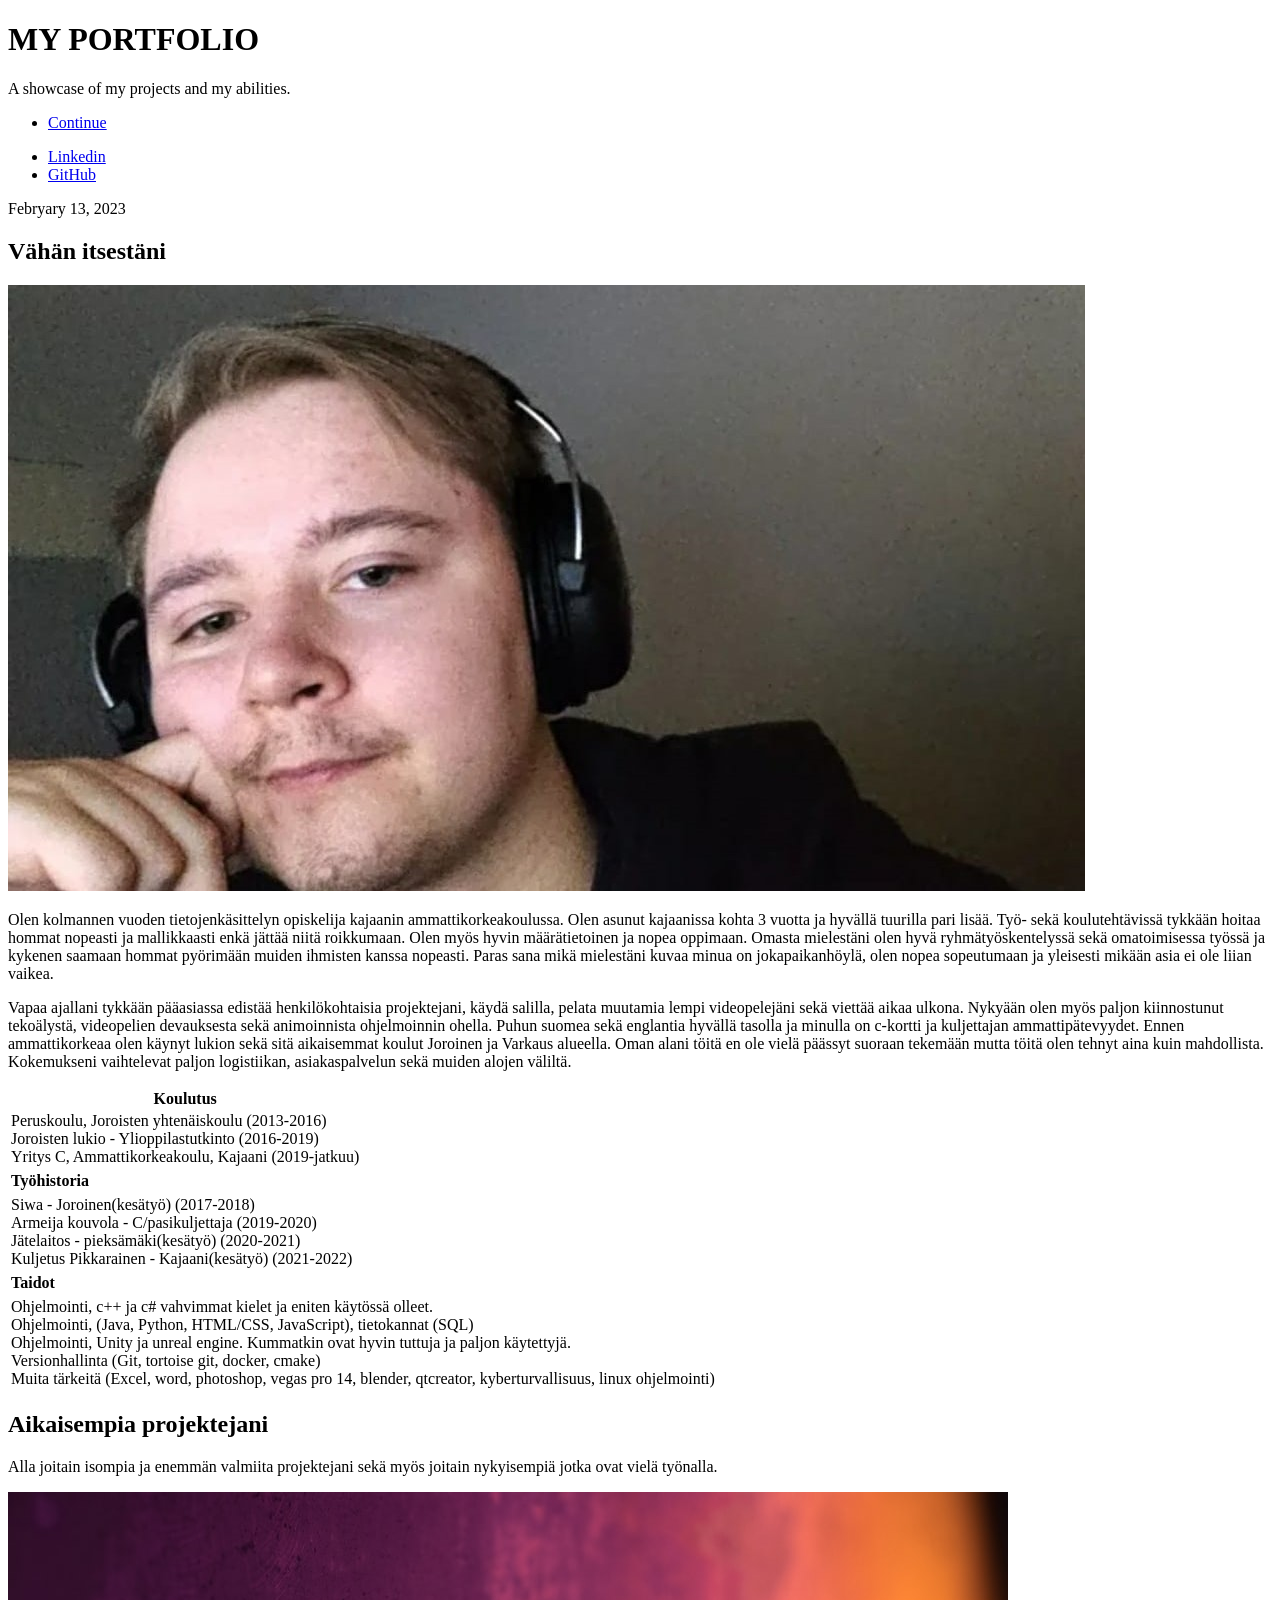
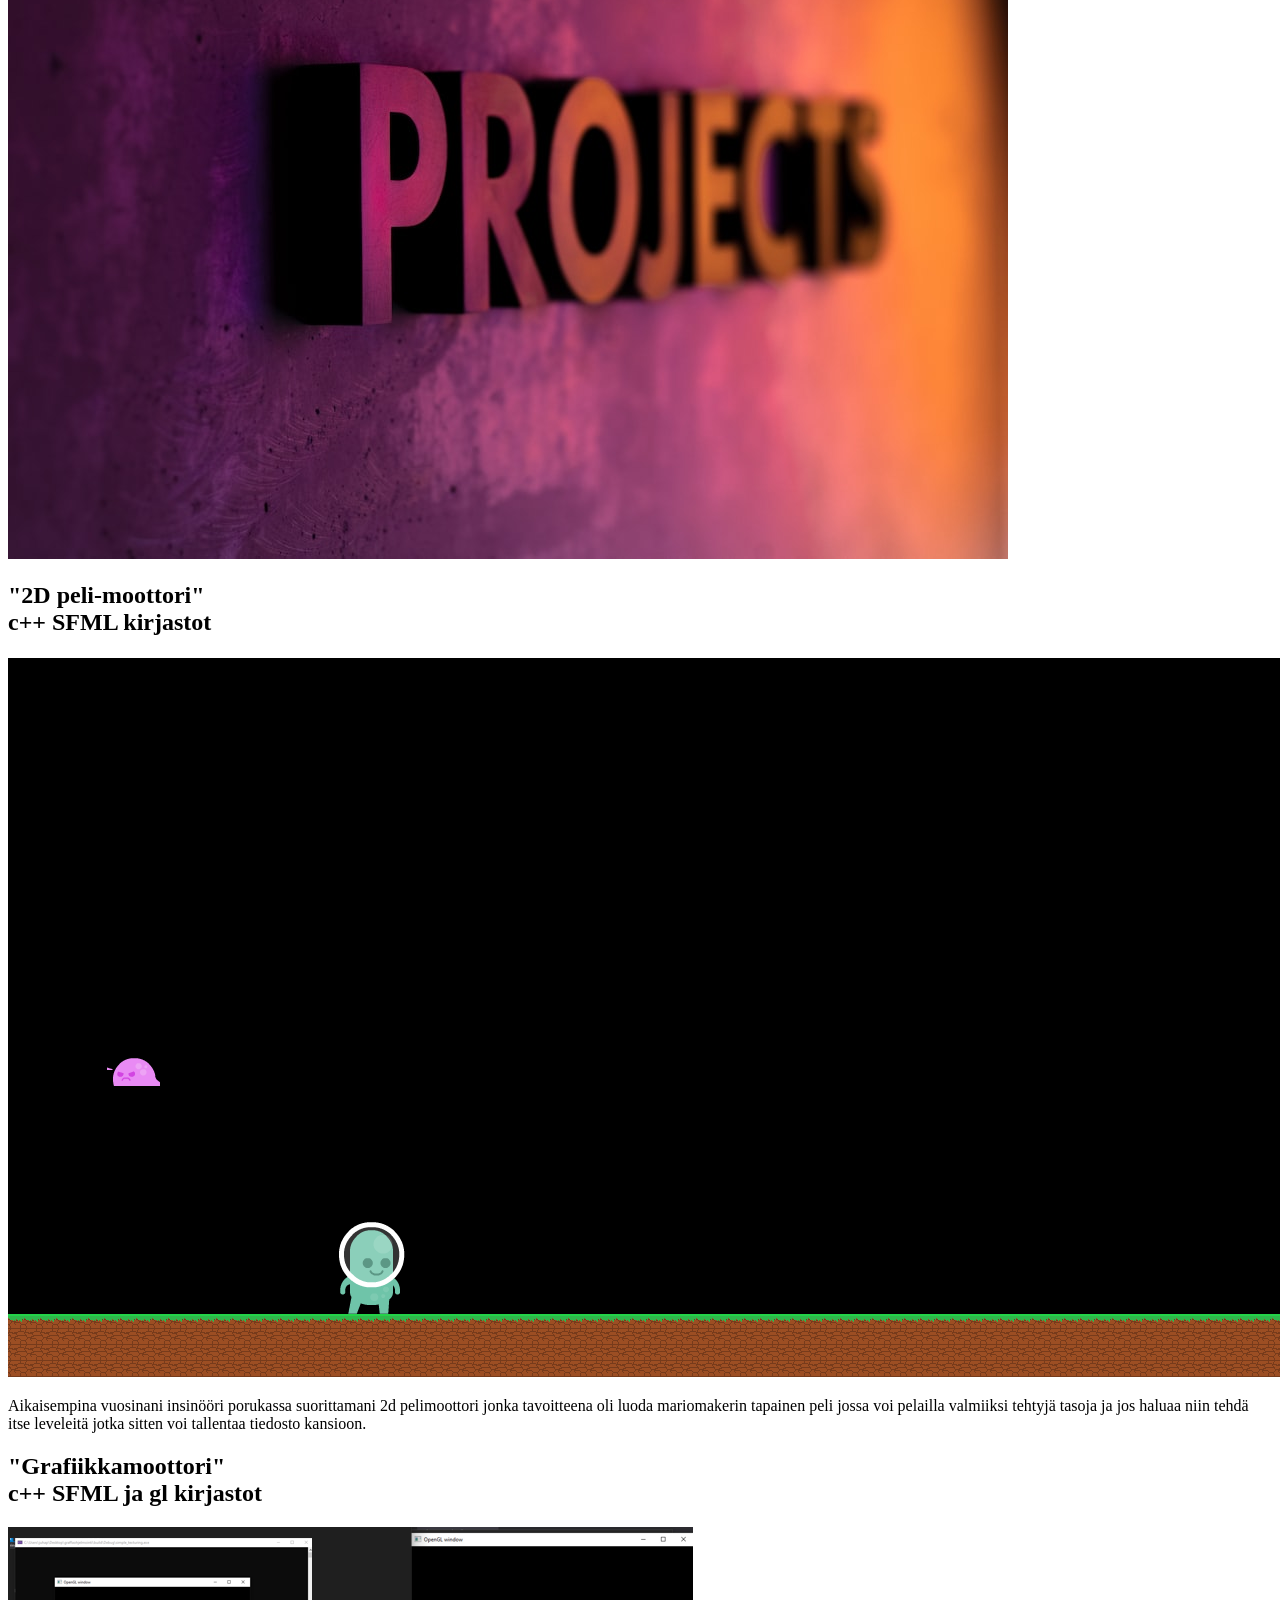
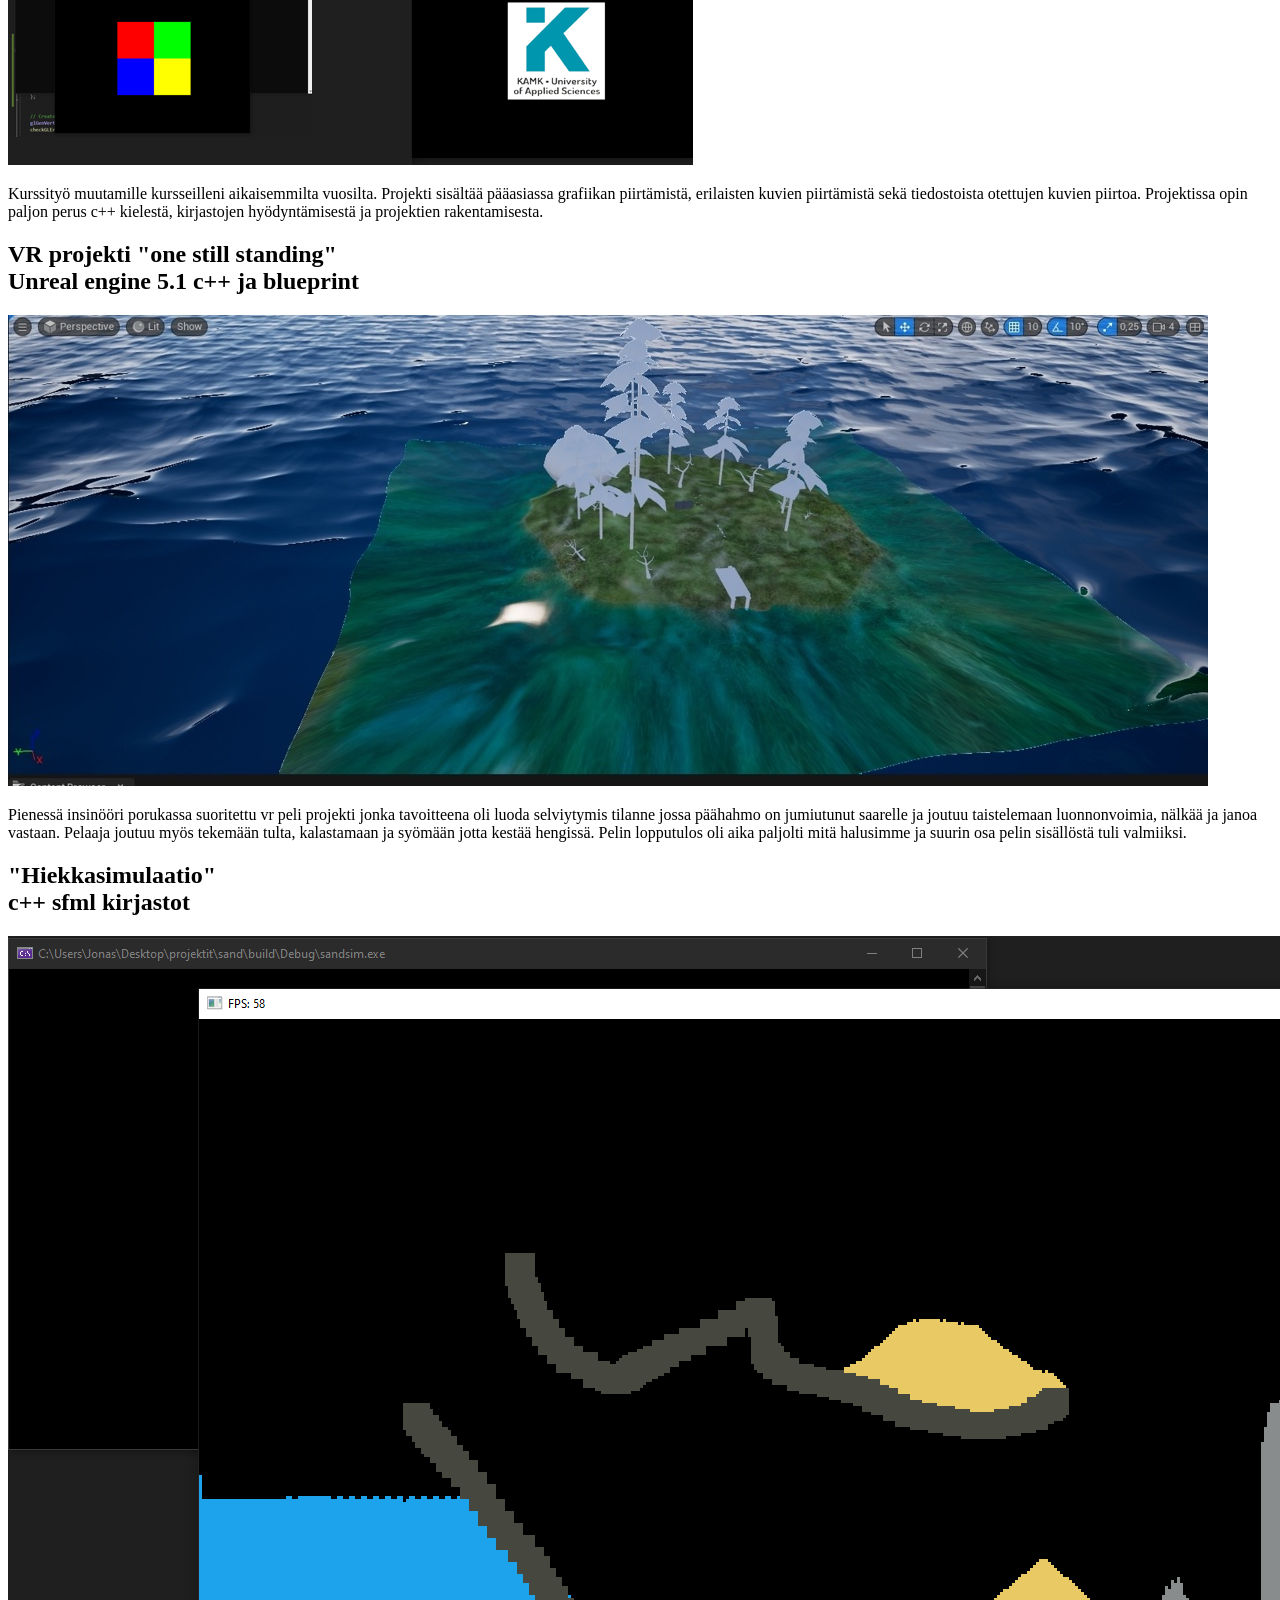
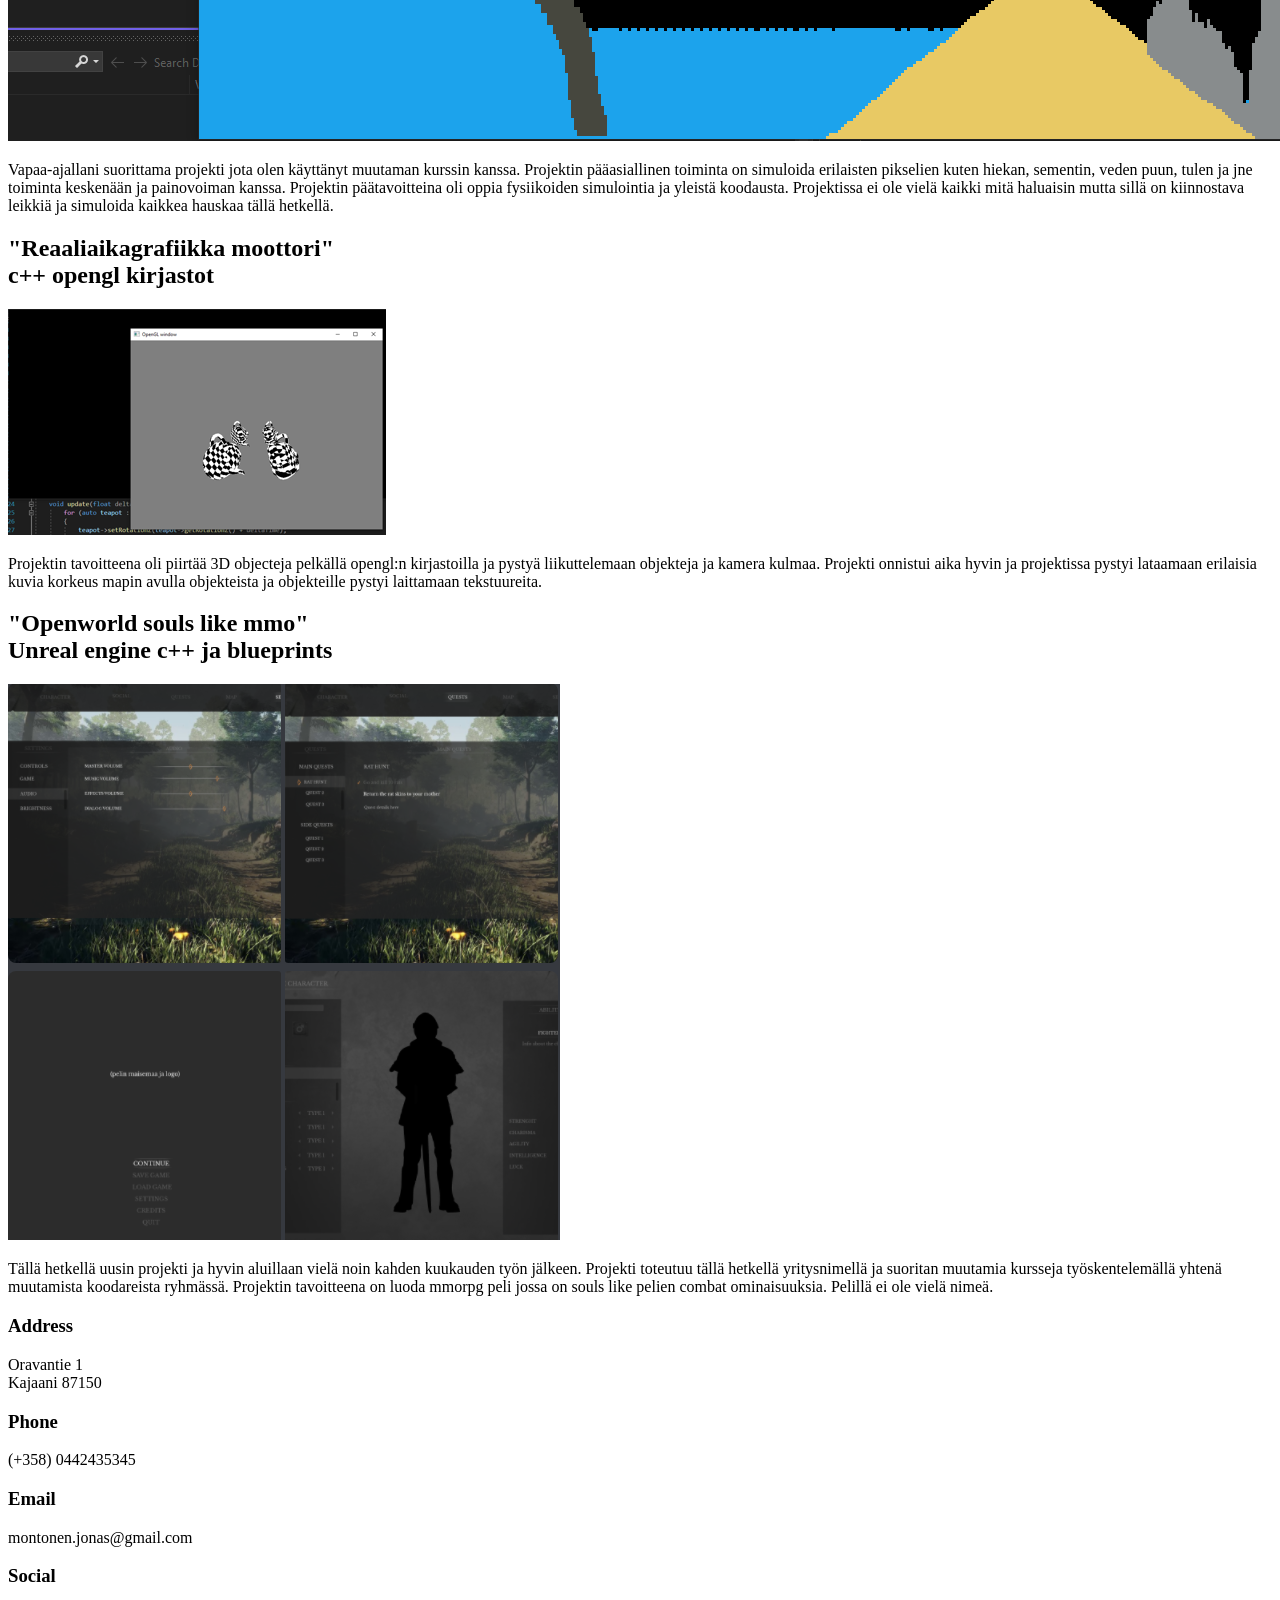
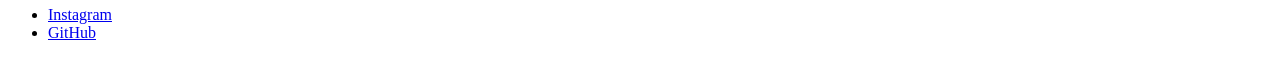
==== index.html @ 080ca444 "Add files via upload initial commit" ====
<!DOCTYPE HTML>
<html>
	<head>
		<title>Jonas Montonen Portfolio</title>
		<meta charset="utf-8" />
		<meta name="viewport" content="width=device-width, initial-scale=1, user-scalable=no" />
		<link rel="stylesheet" href="assets/css/main.css" />
		<noscript><link rel="stylesheet" href="assets/css/noscript.css" /></noscript>
	</head>
	<body class="is-preload">

		<!-- Wrapper -->
			<div id="wrapper" class="fade-in">

				<!-- Intro -->
					<div id="intro">
						<h1>MY PORTFOLIO<br />
						</h1>
						<p>A showcase of my projects and my abilities.</p>
						<ul class="actions">
							<li><a href="#header" class="button icon solid solo fa-arrow-down scrolly">Continue</a></li>
						</ul>
					</div>

				<!-- Header -->
					<header id="header">
					</header>

				<!-- Nav -->
					<nav id="nav">
						<ul class="links">
						</ul>
						<ul class="icons">
							<li><a href="https://www.linkedin.com/in/jonas-montonen-34661a1b7/" class="icon brands fa-linkedin"><span class="label">Linkedin</span></a></li>
							<li><a href="https://github.com/jouunaas" class="icon brands fa-github"><span class="label">GitHub</span></a></li>
						</ul>
					</nav>

			<!-- Main teksti -->
			<div id="main">

				<!-- Post -->
					<section class="post">
						<header class="major">
							<span class="date">Febryary 13, 2023</span>
							<h1>Vähän itsestäni<br />
							</h1>
							<p></p>
						</header>
						<a href="#" class="image main"><img src="images/pic01.jpg" alt="" /></a>
						<p>Olen kolmannen vuoden tietojenkäsittelyn opiskelija kajaanin ammattikorkeakoulussa. Olen asunut kajaanissa kohta 3 vuotta ja hyvällä tuurilla pari lisää. Työ- sekä koulutehtävissä tykkään hoitaa hommat nopeasti ja mallikkaasti enkä jättää niitä roikkumaan. Olen myös hyvin määrätietoinen ja nopea oppimaan. Omasta mielestäni olen hyvä ryhmätyöskentelyssä sekä omatoimisessa työssä ja kykenen saamaan hommat pyörimään muiden ihmisten kanssa nopeasti. Paras sana mikä mielestäni kuvaa minua on jokapaikanhöylä, olen nopea sopeutumaan ja yleisesti mikään asia ei ole liian vaikea. </p>
						<p>Vapaa ajallani tykkään pääasiassa edistää henkilökohtaisia projektejani, käydä salilla, pelata muutamia lempi videopelejäni sekä viettää aikaa ulkona. Nykyään olen myös paljon kiinnostunut tekoälystä, videopelien devauksesta sekä animoinnista ohjelmoinnin ohella. Puhun suomea sekä englantia hyvällä tasolla ja minulla on c-kortti ja kuljettajan ammattipätevyydet. Ennen ammattikorkeaa olen käynyt lukion sekä sitä aikaisemmat koulut Joroinen ja Varkaus alueella. Oman alani töitä en ole vielä päässyt suoraan tekemään mutta töitä olen tehnyt aina kuin mahdollista. Kokemukseni vaihtelevat paljon logistiikan, asiakaspalvelun sekä muiden alojen väliltä.</p>
						<table>
							<thead>
								<tr>
									<th>Koulutus</th>
										<thead>
											<tr>
												<td>Peruskoulu, Joroisten yhtenäiskoulu (2013-2016)<br>Joroisten lukio - Ylioppilastutkinto (2016-2019)<br>Yritys C, Ammattikorkeakoulu, Kajaani (2019-jatkuu)</td>

											</table>
						<table>
										<thead>
											<tr>
									<th>Työhistoria</th>
									<table>
									</tr>
										</thead>
												<thead>
													<tr>
														<td>Siwa - Joroinen(kesätyö) (2017-2018)<br>Armeija kouvola - C/pasikuljettaja (2019-2020)<br>Jätelaitos - pieksämäki(kesätyö) (2020-2021)<br>Kuljetus Pikkarainen - Kajaani(kesätyö) (2021-2022)</td>
													</table>
						<table>
										<thead>
											<tr>
									<th>Taidot</th>
									<table>
									</tr>
										</thead>
												<thead>
													<tr>
														<td>Ohjelmointi, c++ ja c# vahvimmat kielet ja eniten käytössä olleet. <br>Ohjelmointi, (Java, Python, HTML/CSS, JavaScript), tietokannat (SQL)<br> Ohjelmointi, Unity ja unreal engine. Kummatkin ovat hyvin tuttuja ja paljon käytettyjä.<br>Versionhallinta (Git, tortoise git, docker, cmake)<br> Muita tärkeitä (Excel, word, photoshop, vegas pro 14, blender, qtcreator, kyberturvallisuus, linux ohjelmointi)</td>

									</table>

				<!-- Main postaukset -->
					<div id="main">

						<!-- Featured Post -->
							<article class="post featured">
								<header class="major">
									<h2>Aikaisempia projektejani<br /></a></h2>
									<p>Alla joitain isompia ja enemmän valmiita projektejani sekä myös joitain nykyisempiä jotka ovat vielä työnalla.</p>
								</header>
								<a href="#" class="image main"><img src="images/pic02.jpg" alt="" /></a>
							</article>

						<!-- Posts -->
							<section class="posts">
								<article>
									<header>
										<h2>"2D peli-moottori"<br />
										</a>c++ SFML kirjastot</h2>
									</header>
									<a href="#" class="image fit"><img src="images/pic03.jpg" alt="" /></a>
									<p>Aikaisempina vuosinani insinööri porukassa suorittamani 2d pelimoottori jonka tavoitteena oli luoda mariomakerin tapainen peli jossa voi pelailla valmiiksi tehtyjä tasoja ja jos haluaa niin tehdä itse leveleitä jotka sitten voi tallentaa tiedosto kansioon.</p>
									<ul class="actions special">
									</ul>
								</article>
								<article>
									<header>
										<h2>"Grafiikkamoottori"<br />
										c++ SFML ja gl kirjastot</a></h2>
									</header>
									<a href="#" class="image fit"><img src="images/pic04.jpg" alt="" /></a>
									<p>Kurssityö muutamille kursseilleni aikaisemmilta vuosilta. Projekti sisältää pääasiassa grafiikan piirtämistä, erilaisten kuvien piirtämistä sekä tiedostoista otettujen kuvien piirtoa. Projektissa opin paljon perus c++ kielestä, kirjastojen hyödyntämisestä ja projektien rakentamisesta.</p>
									<ul class="actions special">
									</ul>
								</article>
								<article>
									<header>
										<h2>VR projekti "one still standing"<br />
										Unreal engine 5.1 c++ ja blueprint</a></h2>
									</header>
									<a href="#" class="image fit"><img src="images/pic05.jpg" alt="" /></a>
									<p>Pienessä insinööri porukassa suoritettu vr peli projekti jonka tavoitteena oli luoda selviytymis tilanne jossa päähahmo on jumiutunut saarelle ja joutuu taistelemaan luonnonvoimia, nälkää ja janoa vastaan. Pelaaja joutuu myös tekemään tulta, kalastamaan ja syömään jotta kestää hengissä. Pelin lopputulos oli aika paljolti mitä halusimme ja suurin osa pelin sisällöstä tuli valmiiksi.</p>
									<ul class="actions special">
									</ul>
								</article>
								<article>
									<header>
										<h2>"Hiekkasimulaatio"<br />
										</a>c++ sfml kirjastot</h2>
									</header>
									<a href="#" class="image fit"><img src="images/pic06.jpg" alt="" /></a>
									<p>Vapaa-ajallani suorittama projekti jota olen käyttänyt muutaman kurssin kanssa. Projektin pääasiallinen toiminta on simuloida erilaisten pikselien kuten hiekan, sementin, veden puun, tulen ja jne toiminta keskenään ja painovoiman kanssa. Projektin päätavoitteina oli oppia fysiikoiden simulointia ja yleistä koodausta. Projektissa ei ole vielä kaikki mitä haluaisin mutta sillä on kiinnostava leikkiä ja simuloida kaikkea hauskaa tällä hetkellä.</p>
									<ul class="actions special">
									</ul>
								</article>
								<article>
									<header>
										<h2>"Reaaliaikagrafiikka moottori"<br />
										c++ opengl kirjastot</a></h2>
									</header>
									<a href="#" class="image fit"><img src="images/pic07.jpg" alt="" /></a>
									<p>Projektin tavoitteena oli piirtää 3D objecteja pelkällä opengl:n kirjastoilla ja pystyä liikuttelemaan objekteja ja kamera kulmaa. Projekti onnistui aika hyvin ja projektissa pystyi lataamaan erilaisia kuvia korkeus mapin avulla objekteista ja objekteille pystyi laittamaan tekstuureita.</p>
									<ul class="actions special">
									</ul>
								</article>
								<article>
									<header>
										<h2>"Openworld souls like mmo"<br />
										Unreal engine c++ ja blueprints</a></h2>
									</header>
									<a href="#" class="image fit"><img src="images/pic08.jpg" alt="" /></a>
									<p>Tällä hetkellä uusin projekti ja hyvin aluillaan vielä noin kahden kuukauden työn jälkeen. Projekti toteutuu tällä hetkellä yritysnimellä ja suoritan muutamia kursseja työskentelemällä yhtenä muutamista koodareista ryhmässä. Projektin tavoitteena on luoda mmorpg peli jossa on souls like pelien combat ominaisuuksia. Pelillä ei ole vielä nimeä.</p>
									<ul class="actions special">
									</ul>
								</article>
							</section>

						<!-- Footer -->
							<footer>
							</footer>

					</div>

				<!-- Footer -->
					<footer id="footer">
						<section class="split contact">
							<section class="alt">
								<h3>Address </h3>
								<p>Oravantie 1 <br />
									Kajaani 87150</p>
							</section>
							<section>
								<h3>Phone</h3>
								<p>(+358) 0442435345</p>
							</section>
							<section>
								<h3>Email</h3>
								<p>montonen.jonas@gmail.com</p>
							</section>
							<section>
								<h3>Social</h3>
								<ul class="icons alt">
									<li><a href="https://www.linkedin.com/in/jonas-montonen-34661a1b7/" class="icon brands alt fa-linkedin"><span class="label">Instagram</span></a></li>
									<li><a href="https://github.com/jouunaas" class="icon brands alt fa-github"><span class="label">GitHub</span></a></li>
								</ul>
							</section>
						</section>
					</footer>

				<!-- Copyright -->
					<div id="copyright">
					</div>

			</div>

		<!-- Scripts -->
			<script src="assets/js/jquery.min.js"></script>
			<script src="assets/js/jquery.scrollex.min.js"></script>
			<script src="assets/js/jquery.scrolly.min.js"></script>
			<script src="assets/js/browser.min.js"></script>
			<script src="assets/js/breakpoints.min.js"></script>
			<script src="assets/js/util.js"></script>
			<script src="assets/js/main.js"></script>

	</body>
</html>
---- assets/css/main.css ----
@import url(fontawesome-all.min.css);
@import url("https://fonts.googleapis.com/css?family=Merriweather:300,700,300italic,700italic|Source+Sans+Pro:900");

/*
	Massively by HTML5 UP
	html5up.net | @ajlkn
	Free for personal and commercial use under the CCA 3.0 license (html5up.net/license)
*/

html, body, div, span, applet, object,
iframe, h1, h2, h3, h4, h5, h6, p, blockquote,
pre, a, abbr, acronym, address, big, cite,
code, del, dfn, em, img, ins, kbd, q, s, samp,
small, strike, strong, sub, sup, tt, var, b,
u, i, center, dl, dt, dd, ol, ul, li, fieldset,
form, label, legend, table, caption, tbody,
tfoot, thead, tr, th, td, article, aside,
canvas, details, embed, figure, figcaption,
footer, header, hgroup, menu, nav, output, ruby,
section, summary, time, mark, audio, video {
	margin: 0;
	padding: 0;
	border: 0;
	font-size: 100%;
	font: inherit;
	vertical-align: baseline;}

article, aside, details, figcaption, figure,
footer, header, hgroup, menu, nav, section {
	display: block;}

body {
	line-height: 1;
}

ol, ul {
	list-style: none;
}

blockquote, q {
	quotes: none;
}

	blockquote:before, blockquote:after, q:before, q:after {
		content: '';
		content: none;
	}

table {
	border-collapse: collapse;
	border-spacing: 0;
}

body {
	-webkit-text-size-adjust: none;
}

mark {
	background-color: transparent;
	color: inherit;
}

input::-moz-focus-inner {
	border: 0;
	padding: 0;
}

input, select, textarea {
	-moz-appearance: none;
	-webkit-appearance: none;
	-ms-appearance: none;
	appearance: none;
}

/* Basic */

	@-ms-viewport {
		width: device-width;
	}

	body {
		-ms-overflow-style: scrollbar;
	}

	@media screen and (max-width: 480px) {

		html, body {
			min-width: 320px;
		}

	}

	html {
		box-sizing: border-box;
	}

	*, *:before, *:after {
		box-sizing: inherit;
	}

	body {
		background-color: #1e252d;
	}

		body.is-preload *, body.is-preload *:before, body.is-preload *:after {
			-moz-animation: none !important;
			-webkit-animation: none !important;
			-ms-animation: none !important;
			animation: none !important;
			-moz-transition: none !important;
			-webkit-transition: none !important;
			-ms-transition: none !important;
			transition: none !important;
		}

/* Type */

	html {
		font-size: 16pt;
	}

		@media screen and (max-width: 1680px) {

			html {
				font-size: 12pt;
			}

		}

		@media screen and (max-width: 1280px) {

			html {
				font-size: 11pt;
			}

		}

		@media screen and (max-width: 360px) {

			html {
				font-size: 10pt;
			}

		}

	body {
		color: #212931;
	}

	body, input, select, textarea {
		font-family: "Merriweather", Georgia, serif;
		font-weight: 300;
		font-size: 1rem;
		line-height: 2.375;
	}

	a {
		-moz-transition: color 0.2s ease-in-out, background-color 0.2s ease-in-out, border-color 0.2s ease-in-out, box-shadow 0.2s ease-in-out;
		-webkit-transition: color 0.2s ease-in-out, background-color 0.2s ease-in-out, border-color 0.2s ease-in-out, box-shadow 0.2s ease-in-out;
		-ms-transition: color 0.2s ease-in-out, background-color 0.2s ease-in-out, border-color 0.2s ease-in-out, box-shadow 0.2s ease-in-out;
		transition: color 0.2s ease-in-out, background-color 0.2s ease-in-out, border-color 0.2s ease-in-out, box-shadow 0.2s ease-in-out;
		border-bottom: dotted 1px;
		text-decoration: none;
	}

		a:hover {
			border-bottom-color: transparent;
		}

	strong, b {
		font-weight: 600;
	}

	em, i {
		font-style: italic;
	}

	p {
		text-align: justify;
		margin: 0 0 2rem 0;
	}

	h1, h2, h3, h4, h5, h6 {
		font-family: "Source Sans Pro", Helvetica, sans-serif;
		font-weight: 900;
		line-height: 1.5;
		letter-spacing: 0.075em;
		text-transform: uppercase;
		margin: 0 0 1rem 0;
	}

		h1 a, h2 a, h3 a, h4 a, h5 a, h6 a {
			border-bottom: 0;
			color: inherit;
			text-decoration: none;
		}

	h1 {
		font-size: 4rem;
		line-height: 1.1;
		margin: 0 0 2rem 0;
	}

	h2 {
		font-size: 1.75rem;
		line-height: 1.3;
		margin: 0 0 1.5rem 0;
	}

	h3 {
		font-size: 1.25rem;
		margin: 0 0 1.5rem 0;
	}

	h4 {
		font-size: 1rem;
	}

	h5 {
		font-size: 0.9rem;
	}

	h6 {
		font-size: 0.8rem;
	}

	sub {
		font-size: 0.8rem;
		position: relative;
		top: 0.5rem;
	}

	sup {
		font-size: 0.8rem;
		position: relative;
		top: -0.5rem;
	}

	blockquote {
		border-left: solid 4px;
		font-style: italic;
		margin: 0 0 2rem 0;
		padding: 0.5rem 0 0.5rem 2rem;
	}

	code {
		border: solid 2px;
		font-family: "Courier New", monospace;
		font-size: 0.9rem;
		margin: 0 0.25rem;
		padding: 0.25rem 0.65rem;
	}

	pre {
		-webkit-overflow-scrolling: touch;
		font-family: "Courier New", monospace;
		font-size: 0.9rem;
		margin: 0 0 2rem 0;
	}

		pre code {
			display: block;
			line-height: 1.75;
			padding: 1rem 1.5rem;
			overflow-x: auto;
		}

	hr {
		border: 0;
		border-bottom: solid 2px;
		margin: 3rem 0;
	}

		hr.major {
			margin: 5rem 0;
		}

	.align-left {
		text-align: left;
	}

	.align-center {
		text-align: center;
	}

	.align-right {
		text-align: right;
	}

	input, select, textarea {
		color: #212931;
	}

	a {
		color: #212931;
		border-bottom-color: rgba(33, 41, 49, 0.5);
	}

		a:hover {
			border-bottom-color: transparent;
			color: #18bfef !important;
		}

	strong, b {
		color: #212931;
	}

	h1, h2, h3, h4, h5, h6 {
		color: #212931;
	}

	blockquote {
		border-left-color: #eeeeee;
	}

	code {
		background: rgba(220, 220, 220, 0.25);
		border-color: #eeeeee;
	}

	hr {
		border-bottom-color: #eeeeee;
	}

/* Row */

	.row {
		display: flex;
		flex-wrap: wrap;
		box-sizing: border-box;
		align-items: stretch;
	}

		.row > * {
			box-sizing: border-box;
		}

		.row.gtr-uniform > * > :last-child {
			margin-bottom: 0;
		}

		.row.aln-left {
			justify-content: flex-start;
		}

		.row.aln-center {
			justify-content: center;
		}

		.row.aln-right {
			justify-content: flex-end;
		}

		.row.aln-top {
			align-items: flex-start;
		}

		.row.aln-middle {
			align-items: center;
		}

		.row.aln-bottom {
			align-items: flex-end;
		}

		.row > .imp {
			order: -1;
		}

		.row > .col-1 {
			width: 8.33333%;
		}

		.row > .off-1 {
			margin-left: 8.33333%;
		}

		.row > .col-2 {
			width: 16.66667%;
		}

		.row > .off-2 {
			margin-left: 16.66667%;
		}

		.row > .col-3 {
			width: 25%;
		}

		.row > .off-3 {
			margin-left: 25%;
		}

		.row > .col-4 {
			width: 33.33333%;
		}

		.row > .off-4 {
			margin-left: 33.33333%;
		}

		.row > .col-5 {
			width: 41.66667%;
		}

		.row > .off-5 {
			margin-left: 41.66667%;
		}

		.row > .col-6 {
			width: 50%;
		}

		.row > .off-6 {
			margin-left: 50%;
		}

		.row > .col-7 {
			width: 58.33333%;
		}

		.row > .off-7 {
			margin-left: 58.33333%;
		}

		.row > .col-8 {
			width: 66.66667%;
		}

		.row > .off-8 {
			margin-left: 66.66667%;
		}

		.row > .col-9 {
			width: 75%;
		}

		.row > .off-9 {
			margin-left: 75%;
		}

		.row > .col-10 {
			width: 83.33333%;
		}

		.row > .off-10 {
			margin-left: 83.33333%;
		}

		.row > .col-11 {
			width: 91.66667%;
		}

		.row > .off-11 {
			margin-left: 91.66667%;
		}

		.row > .col-12 {
			width: 100%;
		}

		.row > .off-12 {
			margin-left: 100%;
		}

		.row.gtr-0 {
			margin-top: 0;
			margin-left: 0rem;
		}

			.row.gtr-0 > * {
				padding: 0 0 0 0rem;
			}

			.row.gtr-0.gtr-uniform {
				margin-top: 0rem;
			}

				.row.gtr-0.gtr-uniform > * {
					padding-top: 0rem;
				}

		.row.gtr-25 {
			margin-top: 0;
			margin-left: -0.375rem;
		}

			.row.gtr-25 > * {
				padding: 0 0 0 0.375rem;
			}

			.row.gtr-25.gtr-uniform {
				margin-top: -0.375rem;
			}

				.row.gtr-25.gtr-uniform > * {
					padding-top: 0.375rem;
				}

		.row.gtr-50 {
			margin-top: 0;
			margin-left: -0.75rem;
		}

			.row.gtr-50 > * {
				padding: 0 0 0 0.75rem;
			}

			.row.gtr-50.gtr-uniform {
				margin-top: -0.75rem;
			}

				.row.gtr-50.gtr-uniform > * {
					padding-top: 0.75rem;
				}

		.row {
			margin-top: 0;
			margin-left: -1.5rem;
		}

			.row > * {
				padding: 0 0 0 1.5rem;
			}

			.row.gtr-uniform {
				margin-top: -1.5rem;
			}

				.row.gtr-uniform > * {
					padding-top: 1.5rem;
				}

		.row.gtr-150 {
			margin-top: 0;
			margin-left: -2.25rem;
		}

			.row.gtr-150 > * {
				padding: 0 0 0 2.25rem;
			}

			.row.gtr-150.gtr-uniform {
				margin-top: -2.25rem;
			}

				.row.gtr-150.gtr-uniform > * {
					padding-top: 2.25rem;
				}

		.row.gtr-200 {
			margin-top: 0;
			margin-left: -3rem;
		}

			.row.gtr-200 > * {
				padding: 0 0 0 3rem;
			}

			.row.gtr-200.gtr-uniform {
				margin-top: -3rem;
			}

				.row.gtr-200.gtr-uniform > * {
					padding-top: 3rem;
				}

		@media screen and (max-width: 1680px) {

			.row {
				display: flex;
				flex-wrap: wrap;
				box-sizing: border-box;
				align-items: stretch;
			}

				.row > * {
					box-sizing: border-box;
				}

				.row.gtr-uniform > * > :last-child {
					margin-bottom: 0;
				}

				.row.aln-left {
					justify-content: flex-start;
				}

				.row.aln-center {
					justify-content: center;
				}

				.row.aln-right {
					justify-content: flex-end;
				}

				.row.aln-top {
					align-items: flex-start;
				}

				.row.aln-middle {
					align-items: center;
				}

				.row.aln-bottom {
					align-items: flex-end;
				}

				.row > .imp-xlarge {
					order: -1;
				}

				.row > .col-1-xlarge {
					width: 8.33333%;
				}

				.row > .off-1-xlarge {
					margin-left: 8.33333%;
				}

				.row > .col-2-xlarge {
					width: 16.66667%;
				}

				.row > .off-2-xlarge {
					margin-left: 16.66667%;
				}

				.row > .col-3-xlarge {
					width: 25%;
				}

				.row > .off-3-xlarge {
					margin-left: 25%;
				}

				.row > .col-4-xlarge {
					width: 33.33333%;
				}

				.row > .off-4-xlarge {
					margin-left: 33.33333%;
				}

				.row > .col-5-xlarge {
					width: 41.66667%;
				}

				.row > .off-5-xlarge {
					margin-left: 41.66667%;
				}

				.row > .col-6-xlarge {
					width: 50%;
				}

				.row > .off-6-xlarge {
					margin-left: 50%;
				}

				.row > .col-7-xlarge {
					width: 58.33333%;
				}

				.row > .off-7-xlarge {
					margin-left: 58.33333%;
				}

				.row > .col-8-xlarge {
					width: 66.66667%;
				}

				.row > .off-8-xlarge {
					margin-left: 66.66667%;
				}

				.row > .col-9-xlarge {
					width: 75%;
				}

				.row > .off-9-xlarge {
					margin-left: 75%;
				}

				.row > .col-10-xlarge {
					width: 83.33333%;
				}

				.row > .off-10-xlarge {
					margin-left: 83.33333%;
				}

				.row > .col-11-xlarge {
					width: 91.66667%;
				}

				.row > .off-11-xlarge {
					margin-left: 91.66667%;
				}

				.row > .col-12-xlarge {
					width: 100%;
				}

				.row > .off-12-xlarge {
					margin-left: 100%;
				}

				.row.gtr-0 {
					margin-top: 0;
					margin-left: 0rem;
				}

					.row.gtr-0 > * {
						padding: 0 0 0 0rem;
					}

					.row.gtr-0.gtr-uniform {
						margin-top: 0rem;
					}

						.row.gtr-0.gtr-uniform > * {
							padding-top: 0rem;
						}

				.row.gtr-25 {
					margin-top: 0;
					margin-left: -0.375rem;
				}

					.row.gtr-25 > * {
						padding: 0 0 0 0.375rem;
					}

					.row.gtr-25.gtr-uniform {
						margin-top: -0.375rem;
					}

						.row.gtr-25.gtr-uniform > * {
							padding-top: 0.375rem;
						}

				.row.gtr-50 {
					margin-top: 0;
					margin-left: -0.75rem;
				}

					.row.gtr-50 > * {
						padding: 0 0 0 0.75rem;
					}

					.row.gtr-50.gtr-uniform {
						margin-top: -0.75rem;
					}

						.row.gtr-50.gtr-uniform > * {
							padding-top: 0.75rem;
						}

				.row {
					margin-top: 0;
					margin-left: -1.5rem;
				}

					.row > * {
						padding: 0 0 0 1.5rem;
					}

					.row.gtr-uniform {
						margin-top: -1.5rem;
					}

						.row.gtr-uniform > * {
							padding-top: 1.5rem;
						}

				.row.gtr-150 {
					margin-top: 0;
					margin-left: -2.25rem;
				}

					.row.gtr-150 > * {
						padding: 0 0 0 2.25rem;
					}

					.row.gtr-150.gtr-uniform {
						margin-top: -2.25rem;
					}

						.row.gtr-150.gtr-uniform > * {
							padding-top: 2.25rem;
						}

				.row.gtr-200 {
					margin-top: 0;
					margin-left: -3rem;
				}

					.row.gtr-200 > * {
						padding: 0 0 0 3rem;
					}

					.row.gtr-200.gtr-uniform {
						margin-top: -3rem;
					}

						.row.gtr-200.gtr-uniform > * {
							padding-top: 3rem;
						}

		}

		@media screen and (max-width: 1280px) {

			.row {
				display: flex;
				flex-wrap: wrap;
				box-sizing: border-box;
				align-items: stretch;
			}

				.row > * {
					box-sizing: border-box;
				}

				.row.gtr-uniform > * > :last-child {
					margin-bottom: 0;
				}

				.row.aln-left {
					justify-content: flex-start;
				}

				.row.aln-center {
					justify-content: center;
				}

				.row.aln-right {
					justify-content: flex-end;
				}

				.row.aln-top {
					align-items: flex-start;
				}

				.row.aln-middle {
					align-items: center;
				}

				.row.aln-bottom {
					align-items: flex-end;
				}

				.row > .imp-large {
					order: -1;
				}

				.row > .col-1-large {
					width: 8.33333%;
				}

				.row > .off-1-large {
					margin-left: 8.33333%;
				}

				.row > .col-2-large {
					width: 16.66667%;
				}

				.row > .off-2-large {
					margin-left: 16.66667%;
				}

				.row > .col-3-large {
					width: 25%;
				}

				.row > .off-3-large {
					margin-left: 25%;
				}

				.row > .col-4-large {
					width: 33.33333%;
				}

				.row > .off-4-large {
					margin-left: 33.33333%;
				}

				.row > .col-5-large {
					width: 41.66667%;
				}

				.row > .off-5-large {
					margin-left: 41.66667%;
				}

				.row > .col-6-large {
					width: 50%;
				}

				.row > .off-6-large {
					margin-left: 50%;
				}

				.row > .col-7-large {
					width: 58.33333%;
				}

				.row > .off-7-large {
					margin-left: 58.33333%;
				}

				.row > .col-8-large {
					width: 66.66667%;
				}

				.row > .off-8-large {
					margin-left: 66.66667%;
				}

				.row > .col-9-large {
					width: 75%;
				}

				.row > .off-9-large {
					margin-left: 75%;
				}

				.row > .col-10-large {
					width: 83.33333%;
				}

				.row > .off-10-large {
					margin-left: 83.33333%;
				}

				.row > .col-11-large {
					width: 91.66667%;
				}

				.row > .off-11-large {
					margin-left: 91.66667%;
				}

				.row > .col-12-large {
					width: 100%;
				}

				.row > .off-12-large {
					margin-left: 100%;
				}

				.row.gtr-0 {
					margin-top: 0;
					margin-left: 0rem;
				}

					.row.gtr-0 > * {
						padding: 0 0 0 0rem;
					}

					.row.gtr-0.gtr-uniform {
						margin-top: 0rem;
					}

						.row.gtr-0.gtr-uniform > * {
							padding-top: 0rem;
						}

				.row.gtr-25 {
					margin-top: 0;
					margin-left: -0.375rem;
				}

					.row.gtr-25 > * {
						padding: 0 0 0 0.375rem;
					}

					.row.gtr-25.gtr-uniform {
						margin-top: -0.375rem;
					}

						.row.gtr-25.gtr-uniform > * {
							padding-top: 0.375rem;
						}

				.row.gtr-50 {
					margin-top: 0;
					margin-left: -0.75rem;
				}

					.row.gtr-50 > * {
						padding: 0 0 0 0.75rem;
					}

					.row.gtr-50.gtr-uniform {
						margin-top: -0.75rem;
					}

						.row.gtr-50.gtr-uniform > * {
							padding-top: 0.75rem;
						}

				.row {
					margin-top: 0;
					margin-left: -1.5rem;
				}

					.row > * {
						padding: 0 0 0 1.5rem;
					}

					.row.gtr-uniform {
						margin-top: -1.5rem;
					}

						.row.gtr-uniform > * {
							padding-top: 1.5rem;
						}

				.row.gtr-150 {
					margin-top: 0;
					margin-left: -2.25rem;
				}

					.row.gtr-150 > * {
						padding: 0 0 0 2.25rem;
					}

					.row.gtr-150.gtr-uniform {
						margin-top: -2.25rem;
					}

						.row.gtr-150.gtr-uniform > * {
							padding-top: 2.25rem;
						}

				.row.gtr-200 {
					margin-top: 0;
					margin-left: -3rem;
				}

					.row.gtr-200 > * {
						padding: 0 0 0 3rem;
					}

					.row.gtr-200.gtr-uniform {
						margin-top: -3rem;
					}

						.row.gtr-200.gtr-uniform > * {
							padding-top: 3rem;
						}

		}

		@media screen and (max-width: 980px) {

			.row {
				display: flex;
				flex-wrap: wrap;
				box-sizing: border-box;
				align-items: stretch;
			}

				.row > * {
					box-sizing: border-box;
				}

				.row.gtr-uniform > * > :last-child {
					margin-bottom: 0;
				}

				.row.aln-left {
					justify-content: flex-start;
				}

				.row.aln-center {
					justify-content: center;
				}

				.row.aln-right {
					justify-content: flex-end;
				}

				.row.aln-top {
					align-items: flex-start;
				}

				.row.aln-middle {
					align-items: center;
				}

				.row.aln-bottom {
					align-items: flex-end;
				}

				.row > .imp-medium {
					order: -1;
				}

				.row > .col-1-medium {
					width: 8.33333%;
				}

				.row > .off-1-medium {
					margin-left: 8.33333%;
				}

				.row > .col-2-medium {
					width: 16.66667%;
				}

				.row > .off-2-medium {
					margin-left: 16.66667%;
				}

				.row > .col-3-medium {
					width: 25%;
				}

				.row > .off-3-medium {
					margin-left: 25%;
				}

				.row > .col-4-medium {
					width: 33.33333%;
				}

				.row > .off-4-medium {
					margin-left: 33.33333%;
				}

				.row > .col-5-medium {
					width: 41.66667%;
				}

				.row > .off-5-medium {
					margin-left: 41.66667%;
				}

				.row > .col-6-medium {
					width: 50%;
				}

				.row > .off-6-medium {
					margin-left: 50%;
				}

				.row > .col-7-medium {
					width: 58.33333%;
				}

				.row > .off-7-medium {
					margin-left: 58.33333%;
				}

				.row > .col-8-medium {
					width: 66.66667%;
				}

				.row > .off-8-medium {
					margin-left: 66.66667%;
				}

				.row > .col-9-medium {
					width: 75%;
				}

				.row > .off-9-medium {
					margin-left: 75%;
				}

				.row > .col-10-medium {
					width: 83.33333%;
				}

				.row > .off-10-medium {
					margin-left: 83.33333%;
				}

				.row > .col-11-medium {
					width: 91.66667%;
				}

				.row > .off-11-medium {
					margin-left: 91.66667%;
				}

				.row > .col-12-medium {
					width: 100%;
				}

				.row > .off-12-medium {
					margin-left: 100%;
				}

				.row.gtr-0 {
					margin-top: 0;
					margin-left: 0rem;
				}

					.row.gtr-0 > * {
						padding: 0 0 0 0rem;
					}

					.row.gtr-0.gtr-uniform {
						margin-top: 0rem;
					}

						.row.gtr-0.gtr-uniform > * {
							padding-top: 0rem;
						}

				.row.gtr-25 {
					margin-top: 0;
					margin-left: -0.375rem;
				}

					.row.gtr-25 > * {
						padding: 0 0 0 0.375rem;
					}

					.row.gtr-25.gtr-uniform {
						margin-top: -0.375rem;
					}

						.row.gtr-25.gtr-uniform > * {
							padding-top: 0.375rem;
						}

				.row.gtr-50 {
					margin-top: 0;
					margin-left: -0.75rem;
				}

					.row.gtr-50 > * {
						padding: 0 0 0 0.75rem;
					}

					.row.gtr-50.gtr-uniform {
						margin-top: -0.75rem;
					}

						.row.gtr-50.gtr-uniform > * {
							padding-top: 0.75rem;
						}

				.row {
					margin-top: 0;
					margin-left: -1.5rem;
				}

					.row > * {
						padding: 0 0 0 1.5rem;
					}

					.row.gtr-uniform {
						margin-top: -1.5rem;
					}

						.row.gtr-uniform > * {
							padding-top: 1.5rem;
						}

				.row.gtr-150 {
					margin-top: 0;
					margin-left: -2.25rem;
				}

					.row.gtr-150 > * {
						padding: 0 0 0 2.25rem;
					}

					.row.gtr-150.gtr-uniform {
						margin-top: -2.25rem;
					}

						.row.gtr-150.gtr-uniform > * {
							padding-top: 2.25rem;
						}

				.row.gtr-200 {
					margin-top: 0;
					margin-left: -3rem;
				}

					.row.gtr-200 > * {
						padding: 0 0 0 3rem;
					}

					.row.gtr-200.gtr-uniform {
						margin-top: -3rem;
					}

						.row.gtr-200.gtr-uniform > * {
							padding-top: 3rem;
						}

		}

		@media screen and (max-width: 736px) {

			.row {
				display: flex;
				flex-wrap: wrap;
				box-sizing: border-box;
				align-items: stretch;
			}

				.row > * {
					box-sizing: border-box;
				}

				.row.gtr-uniform > * > :last-child {
					margin-bottom: 0;
				}

				.row.aln-left {
					justify-content: flex-start;
				}

				.row.aln-center {
					justify-content: center;
				}

				.row.aln-right {
					justify-content: flex-end;
				}

				.row.aln-top {
					align-items: flex-start;
				}

				.row.aln-middle {
					align-items: center;
				}

				.row.aln-bottom {
					align-items: flex-end;
				}

				.row > .imp-small {
					order: -1;
				}

				.row > .col-1-small {
					width: 8.33333%;
				}

				.row > .off-1-small {
					margin-left: 8.33333%;
				}

				.row > .col-2-small {
					width: 16.66667%;
				}

				.row > .off-2-small {
					margin-left: 16.66667%;
				}

				.row > .col-3-small {
					width: 25%;
				}

				.row > .off-3-small {
					margin-left: 25%;
				}

				.row > .col-4-small {
					width: 33.33333%;
				}

				.row > .off-4-small {
					margin-left: 33.33333%;
				}

				.row > .col-5-small {
					width: 41.66667%;
				}

				.row > .off-5-small {
					margin-left: 41.66667%;
				}

				.row > .col-6-small {
					width: 50%;
				}

				.row > .off-6-small {
					margin-left: 50%;
				}

				.row > .col-7-small {
					width: 58.33333%;
				}

				.row > .off-7-small {
					margin-left: 58.33333%;
				}

				.row > .col-8-small {
					width: 66.66667%;
				}

				.row > .off-8-small {
					margin-left: 66.66667%;
				}

				.row > .col-9-small {
					width: 75%;
				}

				.row > .off-9-small {
					margin-left: 75%;
				}

				.row > .col-10-small {
					width: 83.33333%;
				}

				.row > .off-10-small {
					margin-left: 83.33333%;
				}

				.row > .col-11-small {
					width: 91.66667%;
				}

				.row > .off-11-small {
					margin-left: 91.66667%;
				}

				.row > .col-12-small {
					width: 100%;
				}

				.row > .off-12-small {
					margin-left: 100%;
				}

				.row.gtr-0 {
					margin-top: 0;
					margin-left: 0rem;
				}

					.row.gtr-0 > * {
						padding: 0 0 0 0rem;
					}

					.row.gtr-0.gtr-uniform {
						margin-top: 0rem;
					}

						.row.gtr-0.gtr-uniform > * {
							padding-top: 0rem;
						}

				.row.gtr-25 {
					margin-top: 0;
					margin-left: -0.375rem;
				}

					.row.gtr-25 > * {
						padding: 0 0 0 0.375rem;
					}

					.row.gtr-25.gtr-uniform {
						margin-top: -0.375rem;
					}

						.row.gtr-25.gtr-uniform > * {
							padding-top: 0.375rem;
						}

				.row.gtr-50 {
					margin-top: 0;
					margin-left: -0.75rem;
				}

					.row.gtr-50 > * {
						padding: 0 0 0 0.75rem;
					}

					.row.gtr-50.gtr-uniform {
						margin-top: -0.75rem;
					}

						.row.gtr-50.gtr-uniform > * {
							padding-top: 0.75rem;
						}

				.row {
					margin-top: 0;
					margin-left: -1.5rem;
				}

					.row > * {
						padding: 0 0 0 1.5rem;
					}

					.row.gtr-uniform {
						margin-top: -1.5rem;
					}

						.row.gtr-uniform > * {
							padding-top: 1.5rem;
						}

				.row.gtr-150 {
					margin-top: 0;
					margin-left: -2.25rem;
				}

					.row.gtr-150 > * {
						padding: 0 0 0 2.25rem;
					}

					.row.gtr-150.gtr-uniform {
						margin-top: -2.25rem;
					}

						.row.gtr-150.gtr-uniform > * {
							padding-top: 2.25rem;
						}

				.row.gtr-200 {
					margin-top: 0;
					margin-left: -3rem;
				}

					.row.gtr-200 > * {
						padding: 0 0 0 3rem;
					}

					.row.gtr-200.gtr-uniform {
						margin-top: -3rem;
					}

						.row.gtr-200.gtr-uniform > * {
							padding-top: 3rem;
						}

		}

		@media screen and (max-width: 480px) {

			.row {
				display: flex;
				flex-wrap: wrap;
				box-sizing: border-box;
				align-items: stretch;
			}

				.row > * {
					box-sizing: border-box;
				}

				.row.gtr-uniform > * > :last-child {
					margin-bottom: 0;
				}

				.row.aln-left {
					justify-content: flex-start;
				}

				.row.aln-center {
					justify-content: center;
				}

				.row.aln-right {
					justify-content: flex-end;
				}

				.row.aln-top {
					align-items: flex-start;
				}

				.row.aln-middle {
					align-items: center;
				}

				.row.aln-bottom {
					align-items: flex-end;
				}

				.row > .imp-xsmall {
					order: -1;
				}

				.row > .col-1-xsmall {
					width: 8.33333%;
				}

				.row > .off-1-xsmall {
					margin-left: 8.33333%;
				}

				.row > .col-2-xsmall {
					width: 16.66667%;
				}

				.row > .off-2-xsmall {
					margin-left: 16.66667%;
				}

				.row > .col-3-xsmall {
					width: 25%;
				}

				.row > .off-3-xsmall {
					margin-left: 25%;
				}

				.row > .col-4-xsmall {
					width: 33.33333%;
				}

				.row > .off-4-xsmall {
					margin-left: 33.33333%;
				}

				.row > .col-5-xsmall {
					width: 41.66667%;
				}

				.row > .off-5-xsmall {
					margin-left: 41.66667%;
				}

				.row > .col-6-xsmall {
					width: 50%;
				}

				.row > .off-6-xsmall {
					margin-left: 50%;
				}

				.row > .col-7-xsmall {
					width: 58.33333%;
				}

				.row > .off-7-xsmall {
					margin-left: 58.33333%;
				}

				.row > .col-8-xsmall {
					width: 66.66667%;
				}

				.row > .off-8-xsmall {
					margin-left: 66.66667%;
				}

				.row > .col-9-xsmall {
					width: 75%;
				}

				.row > .off-9-xsmall {
					margin-left: 75%;
				}

				.row > .col-10-xsmall {
					width: 83.33333%;
				}

				.row > .off-10-xsmall {
					margin-left: 83.33333%;
				}

				.row > .col-11-xsmall {
					width: 91.66667%;
				}

				.row > .off-11-xsmall {
					margin-left: 91.66667%;
				}

				.row > .col-12-xsmall {
					width: 100%;
				}

				.row > .off-12-xsmall {
					margin-left: 100%;
				}

				.row.gtr-0 {
					margin-top: 0;
					margin-left: 0rem;
				}

					.row.gtr-0 > * {
						padding: 0 0 0 0rem;
					}

					.row.gtr-0.gtr-uniform {
						margin-top: 0rem;
					}

						.row.gtr-0.gtr-uniform > * {
							padding-top: 0rem;
						}

				.row.gtr-25 {
					margin-top: 0;
					margin-left: -0.375rem;
				}

					.row.gtr-25 > * {
						padding: 0 0 0 0.375rem;
					}

					.row.gtr-25.gtr-uniform {
						margin-top: -0.375rem;
					}

						.row.gtr-25.gtr-uniform > * {
							padding-top: 0.375rem;
						}

				.row.gtr-50 {
					margin-top: 0;
					margin-left: -0.75rem;
				}

					.row.gtr-50 > * {
						padding: 0 0 0 0.75rem;
					}

					.row.gtr-50.gtr-uniform {
						margin-top: -0.75rem;
					}

						.row.gtr-50.gtr-uniform > * {
							padding-top: 0.75rem;
						}

				.row {
					margin-top: 0;
					margin-left: -1.5rem;
				}

					.row > * {
						padding: 0 0 0 1.5rem;
					}

					.row.gtr-uniform {
						margin-top: -1.5rem;
					}

						.row.gtr-uniform > * {
							padding-top: 1.5rem;
						}

				.row.gtr-150 {
					margin-top: 0;
					margin-left: -2.25rem;
				}

					.row.gtr-150 > * {
						padding: 0 0 0 2.25rem;
					}

					.row.gtr-150.gtr-uniform {
						margin-top: -2.25rem;
					}

						.row.gtr-150.gtr-uniform > * {
							padding-top: 2.25rem;
						}

				.row.gtr-200 {
					margin-top: 0;
					margin-left: -3rem;
				}

					.row.gtr-200 > * {
						padding: 0 0 0 3rem;
					}

					.row.gtr-200.gtr-uniform {
						margin-top: -3rem;
					}

						.row.gtr-200.gtr-uniform > * {
							padding-top: 3rem;
						}

		}

		@media screen and (max-width: 360px) {

			.row {
				display: flex;
				flex-wrap: wrap;
				box-sizing: border-box;
				align-items: stretch;
			}

				.row > * {
					box-sizing: border-box;
				}

				.row.gtr-uniform > * > :last-child {
					margin-bottom: 0;
				}

				.row.aln-left {
					justify-content: flex-start;
				}

				.row.aln-center {
					justify-content: center;
				}

				.row.aln-right {
					justify-content: flex-end;
				}

				.row.aln-top {
					align-items: flex-start;
				}

				.row.aln-middle {
					align-items: center;
				}

				.row.aln-bottom {
					align-items: flex-end;
				}

				.row > .imp-xxsmall {
					order: -1;
				}

				.row > .col-1-xxsmall {
					width: 8.33333%;
				}

				.row > .off-1-xxsmall {
					margin-left: 8.33333%;
				}

				.row > .col-2-xxsmall {
					width: 16.66667%;
				}

				.row > .off-2-xxsmall {
					margin-left: 16.66667%;
				}

				.row > .col-3-xxsmall {
					width: 25%;
				}

				.row > .off-3-xxsmall {
					margin-left: 25%;
				}

				.row > .col-4-xxsmall {
					width: 33.33333%;
				}

				.row > .off-4-xxsmall {
					margin-left: 33.33333%;
				}

				.row > .col-5-xxsmall {
					width: 41.66667%;
				}

				.row > .off-5-xxsmall {
					margin-left: 41.66667%;
				}

				.row > .col-6-xxsmall {
					width: 50%;
				}

				.row > .off-6-xxsmall {
					margin-left: 50%;
				}

				.row > .col-7-xxsmall {
					width: 58.33333%;
				}

				.row > .off-7-xxsmall {
					margin-left: 58.33333%;
				}

				.row > .col-8-xxsmall {
					width: 66.66667%;
				}

				.row > .off-8-xxsmall {
					margin-left: 66.66667%;
				}

				.row > .col-9-xxsmall {
					width: 75%;
				}

				.row > .off-9-xxsmall {
					margin-left: 75%;
				}

				.row > .col-10-xxsmall {
					width: 83.33333%;
				}

				.row > .off-10-xxsmall {
					margin-left: 83.33333%;
				}

				.row > .col-11-xxsmall {
					width: 91.66667%;
				}

				.row > .off-11-xxsmall {
					margin-left: 91.66667%;
				}

				.row > .col-12-xxsmall {
					width: 100%;
				}

				.row > .off-12-xxsmall {
					margin-left: 100%;
				}

				.row.gtr-0 {
					margin-top: 0;
					margin-left: 0rem;
				}

					.row.gtr-0 > * {
						padding: 0 0 0 0rem;
					}

					.row.gtr-0.gtr-uniform {
						margin-top: 0rem;
					}

						.row.gtr-0.gtr-uniform > * {
							padding-top: 0rem;
						}

				.row.gtr-25 {
					margin-top: 0;
					margin-left: -0.375rem;
				}

					.row.gtr-25 > * {
						padding: 0 0 0 0.375rem;
					}

					.row.gtr-25.gtr-uniform {
						margin-top: -0.375rem;
					}

						.row.gtr-25.gtr-uniform > * {
							padding-top: 0.375rem;
						}

				.row.gtr-50 {
					margin-top: 0;
					margin-left: -0.75rem;
				}

					.row.gtr-50 > * {
						padding: 0 0 0 0.75rem;
					}

					.row.gtr-50.gtr-uniform {
						margin-top: -0.75rem;
					}

						.row.gtr-50.gtr-uniform > * {
							padding-top: 0.75rem;
						}

				.row {
					margin-top: 0;
					margin-left: -1.5rem;
				}

					.row > * {
						padding: 0 0 0 1.5rem;
					}

					.row.gtr-uniform {
						margin-top: -1.5rem;
					}

						.row.gtr-uniform > * {
							padding-top: 1.5rem;
						}

				.row.gtr-150 {
					margin-top: 0;
					margin-left: -2.25rem;
				}

					.row.gtr-150 > * {
						padding: 0 0 0 2.25rem;
					}

					.row.gtr-150.gtr-uniform {
						margin-top: -2.25rem;
					}

						.row.gtr-150.gtr-uniform > * {
							padding-top: 2.25rem;
						}

				.row.gtr-200 {
					margin-top: 0;
					margin-left: -3rem;
				}

					.row.gtr-200 > * {
						padding: 0 0 0 3rem;
					}

					.row.gtr-200.gtr-uniform {
						margin-top: -3rem;
					}

						.row.gtr-200.gtr-uniform > * {
							padding-top: 3rem;
						}

		}

/* Box */

	.box {
		border: solid 2px;
		margin-bottom: 2rem;
		padding: 1.5rem;
	}

		.box > :last-child,
		.box > :last-child > :last-child,
		.box > :last-child > :last-child > :last-child {
			margin-bottom: 0;
		}

		.box.alt {
			border: 0;
			border-radius: 0;
			padding: 0;
		}

	.box {
		border-color: #eeeeee;
	}

/* Button */

	input[type="submit"],
	input[type="reset"],
	input[type="button"],
	button,
	.button {
		-moz-appearance: none;
		-webkit-appearance: none;
		-ms-appearance: none;
		appearance: none;
		-moz-transition: background-color 0.2s ease-in-out, box-shadow 0.2s ease-in-out, color 0.2s ease-in-out;
		-webkit-transition: background-color 0.2s ease-in-out, box-shadow 0.2s ease-in-out, color 0.2s ease-in-out;
		-ms-transition: background-color 0.2s ease-in-out, box-shadow 0.2s ease-in-out, color 0.2s ease-in-out;
		transition: background-color 0.2s ease-in-out, box-shadow 0.2s ease-in-out, color 0.2s ease-in-out;
		border: 0;
		border-radius: 0;
		cursor: pointer;
		display: inline-block;
		font-family: "Source Sans Pro", Helvetica, sans-serif;
		font-size: 0.8rem;
		font-weight: 900;
		letter-spacing: 0.075em;
		height: 3rem;
		line-height: 3rem;
		padding: 0 2rem;
		text-align: center;
		text-decoration: none;
		text-transform: uppercase;
		white-space: nowrap;
	}

		input[type="submit"].icon:before,
		input[type="reset"].icon:before,
		input[type="button"].icon:before,
		button.icon:before,
		.button.icon:before {
			margin-right: 0.5rem;
		}

		input[type="submit"].icon.solo,
		input[type="reset"].icon.solo,
		input[type="button"].icon.solo,
		button.icon.solo,
		.button.icon.solo {
			position: relative;
			width: 4rem;
			height: 4rem;
			line-height: 4rem;
			border-radius: 4rem;
			text-indent: 4rem;
			overflow: hidden;
			padding: 0;
			white-space: nowrap;
		}

			input[type="submit"].icon.solo:before,
			input[type="reset"].icon.solo:before,
			input[type="button"].icon.solo:before,
			button.icon.solo:before,
			.button.icon.solo:before {
				position: absolute;
				display: block;
				top: 0;
				left: 0;
				width: inherit;
				height: inherit;
				line-height: inherit;
				font-size: 1.25rem;
				margin-right: 0;
				text-align: center;
				text-indent: 0;
			}

		input[type="submit"].fit,
		input[type="reset"].fit,
		input[type="button"].fit,
		button.fit,
		.button.fit {
			width: 100%;
		}

		input[type="submit"].small,
		input[type="reset"].small,
		input[type="button"].small,
		button.small,
		.button.small {
			font-size: 0.7rem;
			height: 2.5rem;
			line-height: 2.5rem;
			padding: 0 1.5rem;
		}

		input[type="submit"].large,
		input[type="reset"].large,
		input[type="button"].large,
		button.large,
		.button.large {
			font-size: 0.9rem;
			height: 3.5rem;
			line-height: 3.5rem;
			padding: 0 2.75rem;
		}

		@media screen and (max-width: 980px) {

			input[type="submit"],
			input[type="reset"],
			input[type="button"],
			button,
			.button {
				font-size: 0.9rem;
				height: 3.25rem;
				line-height: 3.25rem;
			}

				input[type="submit"].large,
				input[type="reset"].large,
				input[type="button"].large,
				button.large,
				.button.large {
					font-size: 1rem;
					height: 3.75rem;
					line-height: 3.75rem;
				}

		}

		input[type="submit"].disabled, input[type="submit"]:disabled,
		input[type="reset"].disabled,
		input[type="reset"]:disabled,
		input[type="button"].disabled,
		input[type="button"]:disabled,
		button.disabled,
		button:disabled,
		.button.disabled,
		.button:disabled {
			pointer-events: none;
			opacity: 0.25;
		}

	input[type="submit"],
	input[type="reset"],
	input[type="button"],
	button,
	.button {
		background-color: transparent;
		box-shadow: inset 0 0 0 2px #212931;
		color: #212931 !important;
	}

		input[type="submit"]:hover,
		input[type="reset"]:hover,
		input[type="button"]:hover,
		button:hover,
		.button:hover {
			box-shadow: inset 0 0 0 2px #18bfef;
			color: #18bfef !important;
		}

		input[type="submit"].primary,
		input[type="reset"].primary,
		input[type="button"].primary,
		button.primary,
		.button.primary {
			background-color: #212931;
			box-shadow: none;
			color: #ffffff !important;
		}

			input[type="submit"].primary:hover,
			input[type="reset"].primary:hover,
			input[type="button"].primary:hover,
			button.primary:hover,
			.button.primary:hover {
				background-color: #18bfef;
			}

/* Form */

	form {
		margin: 0 0 2rem 0;
	}

		form > :last-child {
			margin-bottom: 0;
		}

		form > .fields {
			display: -moz-flex;
			display: -webkit-flex;
			display: -ms-flex;
			display: flex;
			-moz-flex-wrap: wrap;
			-webkit-flex-wrap: wrap;
			-ms-flex-wrap: wrap;
			flex-wrap: wrap;
			width: calc(100% + 3rem);
			margin: -1.5rem 0 2rem -1.5rem;
		}

			form > .fields > .field {
				-moz-flex-grow: 0;
				-webkit-flex-grow: 0;
				-ms-flex-grow: 0;
				flex-grow: 0;
				-moz-flex-shrink: 0;
				-webkit-flex-shrink: 0;
				-ms-flex-shrink: 0;
				flex-shrink: 0;
				padding: 1.5rem 0 0 1.5rem;
				width: calc(100% - 1.5rem);
			}

				form > .fields > .field.half {
					width: calc(50% - 0.75rem);
				}

				form > .fields > .field.third {
					width: calc(100%/3 - 0.5rem);
				}

				form > .fields > .field.quarter {
					width: calc(25% - 0.375rem);
				}

		@media screen and (max-width: 480px) {

			form > .fields {
				width: calc(100% + 3rem);
				margin: -1.5rem 0 2rem -1.5rem;
			}

				form > .fields > .field {
					padding: 1.5rem 0 0 1.5rem;
					width: calc(100% - 1.5rem);
				}

					form > .fields > .field.half {
						width: calc(100% - 1.5rem);
					}

					form > .fields > .field.third {
						width: calc(100% - 1.5rem);
					}

					form > .fields > .field.quarter {
						width: calc(100% - 1.5rem);
					}

		}

	label {
		display: block;
		font-family: "Source Sans Pro", Helvetica, sans-serif;
		font-weight: 900;
		line-height: 1.5;
		letter-spacing: 0.075em;
		font-size: 0.8rem;
		text-transform: uppercase;
		margin: 0 0 0.75rem 0;
	}

		@media screen and (max-width: 980px) {

			label {
				font-size: 0.9rem;
			}

		}

	input[type="text"],
	input[type="password"],
	input[type="email"],
	select,
	textarea {
		-moz-appearance: none;
		-webkit-appearance: none;
		-ms-appearance: none;
		appearance: none;
		background: transparent;
		border-radius: 0;
		border: solid 2px;
		color: inherit;
		display: block;
		outline: 0;
		padding: 0 1rem;
		text-decoration: none;
		width: 100%;
	}

		input[type="text"]:invalid,
		input[type="password"]:invalid,
		input[type="email"]:invalid,
		select:invalid,
		textarea:invalid {
			box-shadow: none;
		}

	select {
		background-size: 1.25rem;
		background-repeat: no-repeat;
		background-position: calc(100% - 1rem) center;
		height: 3rem;
		padding-right: 3rem;
		text-overflow: ellipsis;
	}

		select:focus::-ms-value {
			background-color: transparent;
		}

		select::-ms-expand {
			display: none;
		}

	input[type="text"],
	input[type="password"],
	input[type="email"],
	select {
		height: 3rem;
	}

	textarea {
		padding: 0.75rem 1rem;
	}

	input[type="checkbox"],
	input[type="radio"] {
		-moz-appearance: none;
		-webkit-appearance: none;
		-ms-appearance: none;
		appearance: none;
		display: block;
		float: left;
		margin-right: -2rem;
		opacity: 0;
		width: 1rem;
		z-index: -1;
	}

		input[type="checkbox"] + label,
		input[type="radio"] + label {
			text-decoration: none;
			cursor: pointer;
			display: inline-block;
			font-size: 1rem;
			letter-spacing: 0;
			font-family: "Merriweather", Georgia, serif;
			text-transform: none;
			font-weight: 300;
			padding-left: 2.8rem;
			padding-right: 1rem;
			position: relative;
		}

			input[type="checkbox"] + label:before,
			input[type="radio"] + label:before {
				-moz-osx-font-smoothing: grayscale;
				-webkit-font-smoothing: antialiased;
				display: inline-block;
				font-style: normal;
				font-variant: normal;
				text-rendering: auto;
				line-height: 1;
				text-transform: none !important;
				font-family: 'Font Awesome 5 Free';
				font-weight: 900;
			}

			input[type="checkbox"] + label:before,
			input[type="radio"] + label:before {
				border-radius: 0;
				border: solid 2px;
				content: '';
				display: inline-block;
				font-size: 0.8rem;
				height: 1.8rem;
				left: 0;
				line-height: 1.65rem;
				position: absolute;
				text-align: center;
				top: -0.125rem;
				width: 1.8rem;
			}

		input[type="checkbox"]:checked + label:before,
		input[type="radio"]:checked + label:before {
			content: '\f00c';
		}

	input[type="checkbox"] + label:before {
		border-radius: 0;
	}

	input[type="radio"] + label:before {
		border-radius: 100%;
	}

	::-webkit-input-placeholder {
		opacity: 1.0;
	}

	:-moz-placeholder {
		opacity: 1.0;
	}

	::-moz-placeholder {
		opacity: 1.0;
	}

	:-ms-input-placeholder {
		opacity: 1.0;
	}

	label {
		color: #212931;
	}

	input[type="text"],
	input[type="password"],
	input[type="email"],
	select,
	textarea {
		border-color: #eeeeee;
	}

		input[type="text"]:focus,
		input[type="password"]:focus,
		input[type="email"]:focus,
		select:focus,
		textarea:focus {
			border-color: #18bfef;
		}

	select {
		background-image: url("data:image/svg+xml;charset=utf8,%3Csvg xmlns='http://www.w3.org/2000/svg' width='40' height='40' preserveAspectRatio='none' viewBox='0 0 40 40'%3E%3Cpath d='M9.4,12.3l10.4,10.4l10.4-10.4c0.2-0.2,0.5-0.4,0.9-0.4c0.3,0,0.6,0.1,0.9,0.4l3.3,3.3c0.2,0.2,0.4,0.5,0.4,0.9 c0,0.4-0.1,0.6-0.4,0.9L20.7,31.9c-0.2,0.2-0.5,0.4-0.9,0.4c-0.3,0-0.6-0.1-0.9-0.4L4.3,17.3c-0.2-0.2-0.4-0.5-0.4-0.9 c0-0.4,0.1-0.6,0.4-0.9l3.3-3.3c0.2-0.2,0.5-0.4,0.9-0.4S9.1,12.1,9.4,12.3z' fill='%23eeeeee' /%3E%3C/svg%3E");
	}

		select option {
			background-color: #ffffff;
			color: #212931;
		}

	.select-wrapper:before {
		color: #eeeeee;
	}

	input[type="checkbox"] + label,
	input[type="radio"] + label {
		color: #212931;
	}

		input[type="checkbox"] + label:before,
		input[type="radio"] + label:before {
			border-color: #eeeeee;
		}

	input[type="checkbox"]:checked + label:before,
	input[type="radio"]:checked + label:before {
		background-color: #212931;
		border-color: #212931;
		color: #ffffff;
	}

	input[type="checkbox"]:focus + label:before,
	input[type="radio"]:focus + label:before {
		border-color: #18bfef;
	}

	::-webkit-input-placeholder {
		color: #909498 !important;
	}

	:-moz-placeholder {
		color: #909498 !important;
	}

	::-moz-placeholder {
		color: #909498 !important;
	}

	:-ms-input-placeholder {
		color: #909498 !important;
	}

	.formerize-placeholder {
		color: #909498 !important;
	}

/* Icon */

	.icon {
		text-decoration: none;
		border-bottom: none;
		position: relative;
	}

		.icon:before {
			-moz-osx-font-smoothing: grayscale;
			-webkit-font-smoothing: antialiased;
			display: inline-block;
			font-style: normal;
			font-variant: normal;
			text-rendering: auto;
			line-height: 1;
			text-transform: none !important;
			font-family: 'Font Awesome 5 Free';
			font-weight: 400;
		}

		.icon > .label {
			display: none;
		}

		.icon:before {
			line-height: inherit;
		}

		.icon.solid:before {
			font-weight: 900;
		}

		.icon.brands:before {
			font-family: 'Font Awesome 5 Brands';
		}

/* Image */

	.image {
		border: 0;
		display: inline-block;
		position: relative;
	}

		.image img {
			display: block;
		}

		.image.left, .image.right {
			max-width: 40%;
		}

			.image.left img, .image.right img {
				width: 100%;
			}

		.image.left {
			float: left;
			margin: 0 2rem 2rem 0;
			top: 0.75rem;
		}

		.image.right {
			float: right;
			margin: 0 0 2rem 2rem;
			top: 0.75rem;
		}

		.image.fit {
			display: block;
			margin: 2.5rem 0;
			width: 100%;
		}

			.image.fit:first-child {
				margin-top: 0;
			}

			.image.fit img {
				width: 100%;
			}

		.image.main {
			display: block;
			margin: 4rem 0;
			width: 100%;
		}

			.image.main:first-child {
				margin-top: 0;
			}

			.image.main img {
				width: 100%;
			}

		@media screen and (max-width: 736px) {

			.image.fit {
				margin: 2rem 0;
			}

			.image.main {
				margin: 2rem 0;
			}

		}

	a.image {
		overflow: hidden;
	}

		a.image img {
			-moz-transition: -moz-transform 0.2s ease-out;
			-webkit-transition: -webkit-transform 0.2s ease-out;
			-ms-transition: -ms-transform 0.2s ease-out;
			transition: transform 0.2s ease-out;
		}

		a.image:hover img {
			-moz-transform: scale(1.05);
			-webkit-transform: scale(1.05);
			-ms-transform: scale(1.05);
			transform: scale(1.05);
		}

/* Actions */

	ul.actions {
		display: -moz-flex;
		display: -webkit-flex;
		display: -ms-flex;
		display: flex;
		cursor: default;
		list-style: none;
		margin-left: -1rem;
		padding-left: 0;
	}

		ul.actions li {
			padding: 0 0 0 1rem;
			vertical-align: middle;
		}

		ul.actions.special {
			-moz-justify-content: center;
			-webkit-justify-content: center;
			-ms-justify-content: center;
			justify-content: center;
			width: 100%;
			margin-left: 0;
		}

			ul.actions.special li:first-child {
				padding-left: 0;
			}

		ul.actions.stacked {
			-moz-flex-direction: column;
			-webkit-flex-direction: column;
			-ms-flex-direction: column;
			flex-direction: column;
			margin-left: 0;
		}

			ul.actions.stacked li {
				padding: 1.3rem 0 0 0;
			}

				ul.actions.stacked li:first-child {
					padding-top: 0;
				}

		ul.actions.fit {
			width: calc(100% + 1rem);
		}

			ul.actions.fit li {
				-moz-flex-grow: 1;
				-webkit-flex-grow: 1;
				-ms-flex-grow: 1;
				flex-grow: 1;
				-moz-flex-shrink: 1;
				-webkit-flex-shrink: 1;
				-ms-flex-shrink: 1;
				flex-shrink: 1;
				width: 100%;
			}

				ul.actions.fit li > * {
					width: 100%;
				}

			ul.actions.fit.stacked {
				width: 100%;
			}

		@media screen and (max-width: 480px) {

			ul.actions:not(.fixed) {
				-moz-flex-direction: column;
				-webkit-flex-direction: column;
				-ms-flex-direction: column;
				flex-direction: column;
				margin-left: 0;
				width: 100% !important;
			}

				ul.actions:not(.fixed) li {
					-moz-flex-grow: 1;
					-webkit-flex-grow: 1;
					-ms-flex-grow: 1;
					flex-grow: 1;
					-moz-flex-shrink: 1;
					-webkit-flex-shrink: 1;
					-ms-flex-shrink: 1;
					flex-shrink: 1;
					padding: 1rem 0 0 0;
					text-align: center;
					width: 100%;
				}

					ul.actions:not(.fixed) li > * {
						width: 100%;
					}

					ul.actions:not(.fixed) li:first-child {
						padding-top: 0;
					}

					ul.actions:not(.fixed) li input[type="submit"],
					ul.actions:not(.fixed) li input[type="reset"],
					ul.actions:not(.fixed) li input[type="button"],
					ul.actions:not(.fixed) li button,
					ul.actions:not(.fixed) li .button {
						width: 100%;
					}

						ul.actions:not(.fixed) li input[type="submit"].icon:before,
						ul.actions:not(.fixed) li input[type="reset"].icon:before,
						ul.actions:not(.fixed) li input[type="button"].icon:before,
						ul.actions:not(.fixed) li button.icon:before,
						ul.actions:not(.fixed) li .button.icon:before {
							margin-left: -0.5rem;
						}

		}

/* Icons */

	ul.icons {
		cursor: default;
		list-style: none;
		padding-left: 0;
	}

		ul.icons li {
			display: inline-block;
			padding: 0 0.5rem 0 0;
			vertical-align: middle;
		}

			ul.icons li:last-child {
				padding-right: 0;
			}

			ul.icons li .icon:before {
				width: 2.25rem;
				height: 2.25rem;
				line-height: 2.25rem;
				display: inline-block;
				text-align: center;
				border-radius: 100%;
				font-size: 1.25rem;
			}

		ul.icons.alt li .icon:before {
			-moz-transition: color 0.2s ease-in-out, background-color 0.2s ease-in-out, border-color 0.2s ease-in-out, box-shadow 0.2s ease-in-out;
			-webkit-transition: color 0.2s ease-in-out, background-color 0.2s ease-in-out, border-color 0.2s ease-in-out, box-shadow 0.2s ease-in-out;
			-ms-transition: color 0.2s ease-in-out, background-color 0.2s ease-in-out, border-color 0.2s ease-in-out, box-shadow 0.2s ease-in-out;
			transition: color 0.2s ease-in-out, background-color 0.2s ease-in-out, border-color 0.2s ease-in-out, box-shadow 0.2s ease-in-out;
			font-size: 1rem;
		}

/* List */

	ol {
		list-style: decimal;
		margin: 0 0 2rem 0;
		padding-left: 1.25rem;
	}

		ol li {
			padding-left: 0.25rem;
		}

	ul {
		list-style: disc;
		margin: 0 0 2rem 0;
		padding-left: 1rem;
	}

		ul li {
			padding-left: 0.5rem;
		}

		ul.divided {
			list-style: none;
			padding-left: 0;
		}

			ul.divided li {
				border-top: solid 1px;
				padding: 0.5rem 0;
			}

				ul.divided li:first-child {
					border-top: 0;
					padding-top: 0;
				}

	dl {
		margin: 0 0 2rem 0;
	}

		dl dt {
			display: block;
			font-weight: 600;
			margin: 0 0 1rem 0;
		}

		dl dd {
			margin-left: 2rem;
		}

	ul.divided li {
		border-top-color: #eeeeee;
	}

	ul.icons li a.icon:hover:before {
		color: #18bfef;
	}

	ul.icons.alt li .icon:before {
		box-shadow: inset 0 0 0 2px #eeeeee;
	}

	ul.icons.alt li a.icon:hover:before {
		box-shadow: inset 0 0 0 2px #18bfef;
	}

/* Section/Article */

	section.special, article.special {
		text-align: center;
	}

	header {
		cursor: default;
	}

		header > .date {
			display: block;
			font-size: 0.8rem;
			height: 1;
			margin: 0 0 1rem 0;
			position: relative;
		}

		header > p {
			font-style: italic;
		}

		header > h1 + p {
			font-size: 1.1rem;
			margin-top: -0.5rem;
			line-height: 2;
		}

		header > h2 + p {
			font-size: 1rem;
			margin-top: -0.75rem;
		}

		header > h3 + p {
			font-size: 0.9rem;
			margin-top: -0.75rem;
		}

		header > h4 + p {
			font-size: 0.8rem;
			margin-top: -0.75rem;
		}

		header.major {
			margin: 0 0 4rem 0;
			text-align: center;
		}

			header.major > :last-child {
				margin-bottom: 0;
			}

			header.major > p {
				margin-top: 0;
				text-align: center;
			}

			header.major > .date {
				font-size: 1rem;
				margin: 0 0 4rem 0;
			}

				header.major > .date:before, header.major > .date:after {
					content: '';
					display: block;
					position: absolute;
					top: 50%;
					width: calc(50% - 6rem);
					border-top: solid 2px;
				}

				header.major > .date:before {
					left: 0;
				}

				header.major > .date:after {
					right: 0;
				}

		@media screen and (max-width: 980px) {

			header br {
				display: none;
			}

		}

		@media screen and (max-width: 736px) {

			header.major {
				margin: 0 0 2rem 0;
			}

		}

	header.major .date:before, header.major .date:after {
		border-top-color: #eeeeee;
	}

/* Table */

	.table-wrapper {
		-webkit-overflow-scrolling: touch;
		overflow-x: auto;
	}

	table {
		margin: 0 0 2rem 0;
		width: 100%;
	}

		table tbody tr {
			border: solid 1px;
			border-left: 0;
			border-right: 0;
		}

		table td {
			padding: 0.75rem 0.75rem;
		}

		table th {
			font-family: "Source Sans Pro", Helvetica, sans-serif;
			font-size: 0.8rem;
			font-weight: 900;
			letter-spacing: 0.075em;
			line-height: 1.5;
			padding: 0 0.75rem 0.75rem 0.75rem;
			text-align: left;
			text-transform: uppercase;
		}

			@media screen and (max-width: 980px) {

				table th {
					font-size: 0.9rem;
				}

			}

		table thead {
			border-bottom: solid 2px;
		}

		table tfoot {
			border-top: solid 2px;
		}

		table.alt {
			border-collapse: separate;
		}

			table.alt tbody tr td {
				border: solid 1px;
				border-left-width: 0;
				border-top-width: 0;
			}

				table.alt tbody tr td:first-child {
					border-left-width: 1px;
				}

			table.alt tbody tr:first-child td {
				border-top-width: 1px;
			}

			table.alt thead {
				border-bottom: 0;
			}

			table.alt tfoot {
				border-top: 0;
			}

	table tbody tr {
		border-color: #eeeeee;
	}

		table tbody tr:nth-child(2n + 1) {
			background-color: rgba(220, 220, 220, 0.25);
		}

	table th {
		color: #212931;
	}

	table thead {
		border-bottom-color: #eeeeee;
	}

	table tfoot {
		border-top-color: #eeeeee;
	}

	table.alt tbody tr td {
		border-color: #eeeeee;
	}

/* Pagination */

	.pagination {
		display: -moz-inline-flex;
		display: -webkit-inline-flex;
		display: -ms-inline-flex;
		display: inline-flex;
		-moz-user-select: none;
		-webkit-user-select: none;
		-ms-user-select: none;
		user-select: none;
		cursor: default;
		list-style: none;
		margin: 0 0 2rem 2px;
		padding: 0;
	}

		.pagination a, .pagination span {
			-moz-transition: background-color 0.2s ease-in-out, border-color 0.2s ease-in-out, box-shadow 0.2s ease-in-out, color 0.2s ease-in-out;
			-webkit-transition: background-color 0.2s ease-in-out, border-color 0.2s ease-in-out, box-shadow 0.2s ease-in-out, color 0.2s ease-in-out;
			-ms-transition: background-color 0.2s ease-in-out, border-color 0.2s ease-in-out, box-shadow 0.2s ease-in-out, color 0.2s ease-in-out;
			transition: background-color 0.2s ease-in-out, border-color 0.2s ease-in-out, box-shadow 0.2s ease-in-out, color 0.2s ease-in-out;
			border: solid 2px;
			display: inline-block;
			font-family: "Source Sans Pro", Helvetica, sans-serif;
			font-size: 0.8rem;
			font-weight: 900;
			height: 3rem;
			letter-spacing: 0.075em;
			line-height: calc(3rem - 4px);
			margin-left: -2px;
			min-width: 3rem;
			position: relative;
			text-align: center;
			text-decoration: none;
			text-transform: uppercase;
		}

		.pagination .next, .pagination .previous {
			text-decoration: none;
			padding: 0 1.75rem;
		}

			.pagination .next:before, .pagination .previous:before {
				-moz-osx-font-smoothing: grayscale;
				-webkit-font-smoothing: antialiased;
				display: inline-block;
				font-style: normal;
				font-variant: normal;
				text-rendering: auto;
				line-height: 1;
				text-transform: none !important;
				font-family: 'Font Awesome 5 Free';
				font-weight: 900;
			}

			.pagination .next:before, .pagination .previous:before {
				display: inline-block;
				color: inherit !important;
				line-height: inherit;
			}

		.pagination .previous:before {
			content: '\f104';
			margin-right: 0.9375em;
		}

		.pagination .next:before {
			content: '\f105';
			float: right;
			margin-left: 0.9375em;
		}

		@media screen and (max-width: 980px) {

			.pagination a, .pagination span {
				font-size: 0.9rem;
			}

		}

		@media screen and (max-width: 480px) {

			.pagination .page, .pagination .extra {
				display: none;
			}

		}

	.pagination a, .pagination span {
		border-color: #eeeeee;
	}

	.pagination a {
		color: #212931 !important;
	}

		.pagination a:hover {
			color: #18bfef !important;
			border-color: #18bfef;
			z-index: 1;
		}

			.pagination a:hover + a,
			.pagination a:hover + span {
				border-left-color: #18bfef;
			}

		.pagination a.active {
			background-color: #eeeeee;
		}

	.pagination span {
		color: #eeeeee;
	}

/* Wrapper */

	#wrapper {
		-moz-transition: opacity 0.5s ease;
		-webkit-transition: opacity 0.5s ease;
		-ms-transition: opacity 0.5s ease;
		transition: opacity 0.5s ease;
		position: relative;
		z-index: 1;
		overflow: hidden;
	}

		#wrapper > .bg {
			position: absolute;
			top: 0;
			left: 0;
			width: 100%;
			height: 100%;
			background-color: #212931;
			background-image: url("../../images/overlay.png"), linear-gradient(0deg, rgba(0, 0, 0, 0.1), rgba(0, 0, 0, 0.1)), url("../../images/bg.jpg");
			background-size: auto,								auto,														100% auto;
			background-position: center,								center,														top center;
			background-repeat: repeat,								no-repeat,													no-repeat;
			background-attachment: scroll,								scroll,														scroll;
			z-index: -1;
		}

			#wrapper > .bg.fixed {
				position: fixed;
				width: 100vw;
				height: 100vh;
			}

		#wrapper.fade-in:before {
			pointer-events: none;
			-moz-transition: opacity 1s ease-in-out;
			-webkit-transition: opacity 1s ease-in-out;
			-ms-transition: opacity 1s ease-in-out;
			transition: opacity 1s ease-in-out;
			-moz-transition-delay: 0.75s;
			-webkit-transition-delay: 0.75s;
			-ms-transition-delay: 0.75s;
			transition-delay: 0.75s;
			background: #1e252d;
			content: '';
			display: block;
			height: 100%;
			left: 0;
			opacity: 0;
			position: fixed;
			top: 0;
			width: 100%;
		}

		body.is-preload #wrapper.fade-in:before {
			opacity: 1;
		}

		@media screen and (orientation: portrait) {

			#wrapper > .bg {
				background-size: auto,								auto,														auto 175%;
			}

		}

/* Intro */

	#intro {
		color: #ffffff;
		padding: 8rem 4rem 6rem 4rem ;
		-moz-align-items: center;
		-webkit-align-items: center;
		-ms-align-items: center;
		align-items: center;
		display: -moz-flex;
		display: -webkit-flex;
		display: -ms-flex;
		display: flex;
		-moz-flex-direction: column;
		-webkit-flex-direction: column;
		-ms-flex-direction: column;
		flex-direction: column;
		-moz-justify-content: -moz-flex-end;
		-webkit-justify-content: -webkit-flex-end;
		-ms-justify-content: -ms-flex-end;
		justify-content: flex-end;
		-moz-transition: opacity 1s ease, -moz-transform 1s ease;
		-webkit-transition: opacity 1s ease, -webkit-transform 1s ease;
		-ms-transition: opacity 1s ease, -ms-transform 1s ease;
		transition: opacity 1s ease, transform 1s ease;
		position: relative;
		cursor: default;
		text-align: center;
		z-index: 1;
		min-height: 100vh;
	}

		#intro input, #intro select, #intro textarea {
			color: #ffffff;
		}

		#intro a {
			color: #ffffff;
			border-bottom-color: rgba(255, 255, 255, 0.5);
		}

			#intro a:hover {
				border-bottom-color: transparent;
				color: #18bfef !important;
			}

		#intro strong, #intro b {
			color: #ffffff;
		}

		#intro h1, #intro h2, #intro h3, #intro h4, #intro h5, #intro h6 {
			color: #ffffff;
		}

		#intro blockquote {
			border-left-color: #ffffff;
		}

		#intro code {
			background: rgba(255, 255, 255, 0.075);
			border-color: #ffffff;
		}

		#intro hr {
			border-bottom-color: #ffffff;
		}

		#intro input[type="submit"],
		#intro input[type="reset"],
		#intro input[type="button"],
		#intro button,
		#intro .button {
			background-color: transparent;
			box-shadow: inset 0 0 0 2px #ffffff;
			color: #ffffff !important;
		}

			#intro input[type="submit"]:hover,
			#intro input[type="reset"]:hover,
			#intro input[type="button"]:hover,
			#intro button:hover,
			#intro .button:hover {
				box-shadow: inset 0 0 0 2px #18bfef;
				color: #18bfef !important;
			}

			#intro input[type="submit"].primary,
			#intro input[type="reset"].primary,
			#intro input[type="button"].primary,
			#intro button.primary,
			#intro .button.primary {
				background-color: #ffffff;
				box-shadow: none;
				color: #1e252d !important;
			}

				#intro input[type="submit"].primary:hover,
				#intro input[type="reset"].primary:hover,
				#intro input[type="button"].primary:hover,
				#intro button.primary:hover,
				#intro .button.primary:hover {
					background-color: #18bfef;
				}

		#intro h1 {
			font-size: 5rem;
			line-height: 1;
		}

		#intro p {
			font-size: 1.25rem;
			font-style: italic;
			margin-top: -0.25rem;
			text-align: center;
		}

		#intro + #header {
			margin-top: -20rem;
		}

			#intro + #header .logo {
				-moz-transform: translateY(2rem);
				-webkit-transform: translateY(2rem);
				-ms-transform: translateY(2rem);
				transform: translateY(2rem);
				opacity: 0;
				visibility: hidden;
			}

		#intro.hidden {
			pointer-events: none;
			-moz-transform: translateY(2rem);
			-webkit-transform: translateY(2rem);
			-ms-transform: translateY(2rem);
			transform: translateY(2rem);
			-moz-transition: opacity 0.5s ease, -moz-transform 0.5s ease, visibility 0.5s;
			-webkit-transition: opacity 0.5s ease, -webkit-transform 0.5s ease, visibility 0.5s;
			-ms-transition: opacity 0.5s ease, -ms-transform 0.5s ease, visibility 0.5s;
			transition: opacity 0.5s ease, transform 0.5s ease, visibility 0.5s;
			opacity: 0;
			visibility: hidden;
		}

			#intro.hidden + #header .logo {
				-moz-transform: translateY(0);
				-webkit-transform: translateY(0);
				-ms-transform: translateY(0);
				transform: translateY(0);
				opacity: 1;
				visibility: visible;
			}

		body.is-preload #intro {
			-moz-transform: translateY(2rem);
			-webkit-transform: translateY(2rem);
			-ms-transform: translateY(2rem);
			transform: translateY(2rem);
			opacity: 0;
		}

			body.is-preload #intro:not(.hidden) + #header + #nav {
				-moz-transform: translateY(4rem);
				-webkit-transform: translateY(4rem);
				-ms-transform: translateY(4rem);
				transform: translateY(4rem);
				opacity: 0;
			}

		@media screen and (max-width: 980px) {

			#intro {
				padding: 4rem 4rem 2rem 4rem ;
				min-height: 90vh;
			}

				#intro p br {
					display: none;
				}

				#intro + #header {
					margin-top: -14rem;
				}

		}

		@media screen and (max-width: 736px) {

			#intro {
				padding: 3rem 2rem 1rem 2rem ;
				min-height: 80vh;
			}

				#intro h1 {
					font-size: 3.25rem;
					line-height: 1.1;
					margin-bottom: 1rem;
				}

				#intro p {
					font-size: 1rem;
					margin-top: 0rem;
				}

				#intro .actions {
					display: none;
				}

		}

/* Header */

	#header {
		color: #ffffff;
		-moz-align-items: center;
		-webkit-align-items: center;
		-ms-align-items: center;
		align-items: center;
		display: -moz-flex;
		display: -webkit-flex;
		display: -ms-flex;
		display: flex;
		-moz-flex-direction: column;
		-webkit-flex-direction: column;
		-ms-flex-direction: column;
		flex-direction: column;
		-moz-justify-content: -moz-flex-end;
		-webkit-justify-content: -webkit-flex-end;
		-ms-justify-content: -ms-flex-end;
		justify-content: flex-end;
		pointer-events: none;
		-moz-user-select: none;
		-webkit-user-select: none;
		-ms-user-select: none;
		user-select: none;
		height: 20rem;
		padding-bottom: 8rem;
		position: relative;
		text-align: center;
		z-index: 2;
	}

		#header input, #header select, #header textarea {
			color: #ffffff;
		}

		#header a {
			color: #ffffff;
			border-bottom-color: rgba(255, 255, 255, 0.5);
		}

			#header a:hover {
				border-bottom-color: transparent;
				color: #18bfef !important;
			}

		#header strong, #header b {
			color: #ffffff;
		}

		#header h1, #header h2, #header h3, #header h4, #header h5, #header h6 {
			color: #ffffff;
		}

		#header blockquote {
			border-left-color: #ffffff;
		}

		#header code {
			background: rgba(255, 255, 255, 0.075);
			border-color: #ffffff;
		}

		#header hr {
			border-bottom-color: #ffffff;
		}

		#header .logo {
			-moz-transition: border-color 0.2s ease-in-out, color 0.2s ease-in-out, opacity 0.5s ease, -moz-transform 0.5s ease, visibility 0.5s;
			-webkit-transition: border-color 0.2s ease-in-out, color 0.2s ease-in-out, opacity 0.5s ease, -webkit-transform 0.5s ease, visibility 0.5s;
			-ms-transition: border-color 0.2s ease-in-out, color 0.2s ease-in-out, opacity 0.5s ease, -ms-transform 0.5s ease, visibility 0.5s;
			transition: border-color 0.2s ease-in-out, color 0.2s ease-in-out, opacity 0.5s ease, transform 0.5s ease, visibility 0.5s;
			pointer-events: auto;
			border-style: solid;
			border-color: #ffffff;
			border-width: 5px !important;
			font-family: "Source Sans Pro", Helvetica, sans-serif;
			font-size: 2.25rem;
			font-weight: 900;
			letter-spacing: 0.075em;
			line-height: 1;
			padding: 1rem 1.75rem;
			text-transform: uppercase;
			visibility: visible;
		}

			#header .logo:hover {
				border-color: #18bfef !important;
				color: #18bfef !important;
			}

		@media screen and (max-width: 980px) {

			#header {
				height: 14rem;
				padding-bottom: 4rem;
			}

		}

		@media screen and (max-width: 736px) {

			#header {
				padding-bottom: 3rem;
			}

				#header .logo {
					font-size: 1.75rem;
					border-width: 3px !important;
				}

		}

/* Nav */

	#nav {
		color: #ffffff;
		display: -moz-flex;
		display: -webkit-flex;
		display: -ms-flex;
		display: flex;
		-moz-transition: -moz-transform 1s ease, opacity 1s ease;
		-webkit-transition: -webkit-transform 1s ease, opacity 1s ease;
		-ms-transition: -ms-transform 1s ease, opacity 1s ease;
		transition: transform 1s ease, opacity 1s ease;
		background: rgba(255, 255, 255, 0.175);
		height: 4rem;
		line-height: 4rem;
		margin: -4rem auto 0 auto;
		overflow: hidden;
		padding: 0 2rem 0 0;
		position: relative;
		width: calc(100% - 4rem);
		max-width: 72rem;
		z-index: 2;
	}

		#nav ul.divided li {
			border-top-color: #ffffff;
		}

		#nav ul.icons li a.icon:hover:before {
			color: #18bfef;
		}

		#nav ul.icons.alt li .icon:before {
			box-shadow: inset 0 0 0 2px #ffffff;
		}

		#nav ul.icons.alt li a.icon:hover:before {
			box-shadow: inset 0 0 0 2px #18bfef;
		}

		#nav input, #nav select, #nav textarea {
			color: #ffffff;
		}

		#nav a {
			color: #ffffff;
			border-bottom-color: rgba(255, 255, 255, 0.5);
		}

			#nav a:hover {
				border-bottom-color: transparent;
				color: #18bfef !important;
			}

		#nav strong, #nav b {
			color: #ffffff;
		}

		#nav h1, #nav h2, #nav h3, #nav h4, #nav h5, #nav h6 {
			color: #ffffff;
		}

		#nav blockquote {
			border-left-color: #ffffff;
		}

		#nav code {
			background: rgba(255, 255, 255, 0.075);
			border-color: #ffffff;
		}

		#nav hr {
			border-bottom-color: #ffffff;
		}

		#nav ul.links {
			display: -moz-flex;
			display: -webkit-flex;
			display: -ms-flex;
			display: flex;
			-moz-flex-grow: 1;
			-webkit-flex-grow: 1;
			-ms-flex-grow: 1;
			flex-grow: 1;
			-moz-flex-shrink: 1;
			-webkit-flex-shrink: 1;
			-ms-flex-shrink: 1;
			flex-shrink: 1;
			font-family: "Source Sans Pro", Helvetica, sans-serif;
			font-weight: 900;
			letter-spacing: 0.075em;
			list-style: none;
			margin-bottom: 0;
			padding-left: 0;
			text-transform: uppercase;
		}

			#nav ul.links li {
				display: block;
				padding-left: 0;
			}

				#nav ul.links li a {
					-moz-transition: background-color 0.2s ease-in-out, color 0.2s ease-in-out;
					-webkit-transition: background-color 0.2s ease-in-out, color 0.2s ease-in-out;
					-ms-transition: background-color 0.2s ease-in-out, color 0.2s ease-in-out;
					transition: background-color 0.2s ease-in-out, color 0.2s ease-in-out;
					display: block;
					font-size: 0.8rem;
					outline: none;
					padding: 0 2rem;
				}

					#nav ul.links li a:hover {
						color: inherit !important;
						background-color: rgba(255, 255, 255, 0.1);
					}

				#nav ul.links li.active {
					background-color: #ffffff;
				}

					#nav ul.links li.active a {
						color: #1e252d;
					}

						#nav ul.links li.active a:hover {
							color: #18bfef !important;
						}

		#nav ul.icons {
			-moz-flex-grow: 0;
			-webkit-flex-grow: 0;
			-ms-flex-grow: 0;
			flex-grow: 0;
			-moz-flex-shrink: 0;
			-webkit-flex-shrink: 0;
			-ms-flex-shrink: 0;
			flex-shrink: 0;
			margin-bottom: 0;
		}

		@media screen and (max-width: 980px) {

			#nav {
				display: none;
			}

		}

/* Main */

	#main {
		background-color: #ffffff;
		position: relative;
		margin: 0 auto;
		width: calc(100% - 4rem);
		max-width: 72rem;
		z-index: 2;
	}

		#main > * {
			padding: 4rem 4rem 2rem 4rem ;
			border-top: solid 2px #eeeeee;
			margin: 0;
		}

			#main > *:first-child {
				border-top: 0;
			}

		#main > footer {
			text-align: center;
		}

		#main > .post {
			padding: 8rem 8rem 6rem 8rem ;
		}

			#main > .post header.major > .date {
				margin-top: -2rem;
			}

			#main > .post header.major > h1, #main > .post header.major h2 {
				font-size: 4rem;
				line-height: 1.1;
				margin: 0 0 2rem 0;
			}

			#main > .post.featured {
				text-align: center;
			}

			@media screen and (max-width: 1280px) {

				#main > .post {
					padding: 6rem 4rem 4rem 4rem ;
				}

			}

			@media screen and (max-width: 736px) {

				#main > .post {
					padding: 4rem 2rem 2rem 2rem ;
				}

					#main > .post header.major > .date {
						margin-top: -1rem;
						margin-bottom: 2rem;
					}

					#main > .post header.major > h1, #main > .post header.major h2 {
						font-size: 2.5rem;
						line-height: 1.2;
						margin: 0 0 1.5rem 0;
					}

			}

		#main > .posts {
			display: -moz-flex;
			display: -webkit-flex;
			display: -ms-flex;
			display: flex;
			-moz-flex-wrap: wrap;
			-webkit-flex-wrap: wrap;
			-ms-flex-wrap: wrap;
			flex-wrap: wrap;
			-moz-align-items: -moz-stretch;
			-webkit-align-items: -webkit-stretch;
			-ms-align-items: -ms-stretch;
			align-items: stretch;
			text-align: center;
			width: 100%;
			padding: 0;
		}

			#main > .posts > * {
				-moz-flex-shrink: 1;
				-webkit-flex-shrink: 1;
				-ms-flex-shrink: 1;
				flex-shrink: 1;
				-moz-flex-grow: 0;
				-webkit-flex-grow: 0;
				-ms-flex-grow: 0;
				flex-grow: 0;
			}

			#main > .posts > * {
				width: 50%;
			}

			#main > .posts > * {
				padding: 4rem;
				width: 50%;
			}

			#main > .posts > article {
				border-color: #eeeeee;
				border-left-width: 2px;
				border-style: solid;
				border-top-width: 2px;
				text-align: center;
			}

				#main > .posts > article > :last-child {
					margin-bottom: 0;
				}

				#main > .posts > article:nth-child(2n - 1) {
					border-left-width: 0;
				}

				#main > .posts > article:nth-child(-n + 2) {
					border-top-width: 0;
				}

			@media screen and (max-width: 980px) {

				#main > .posts > * {
					width: 50%;
				}

				#main > .posts > * {
					padding: 2.5rem;
					width: 50%;
				}

			}

			@media screen and (max-width: 736px) {

				#main > .posts > * {
					width: 100%;
				}

				#main > .posts > * {
					padding: 2rem;
					width: 100%;
				}

				#main > .posts > article:nth-child(2n - 1) {
					border-left-width: 2px;
				}

				#main > .posts > article:nth-child(-n + 2) {
					border-top-width: 2px;
				}

				#main > .posts > article:nth-child(n) {
					border-left-width: 0;
				}

				#main > .posts > article:nth-child(-n + 1) {
					border-top-width: 0;
				}

				#main > .posts > article .image {
					max-width: 25rem;
					margin-left: auto;
					margin-right: auto;
				}

			}

		@media screen and (max-width: 736px) {

			#main > * {
				padding: 2rem 2rem 0.1rem 2rem ;
			}

		}

		@media screen and (max-width: 480px) {

			#main {
				width: 100%;
			}

		}

/* Footer */

	#footer {
		color: #717981;
		display: -moz-flex;
		display: -webkit-flex;
		display: -ms-flex;
		display: flex;
		background-color: #f5f5f5;
		color: #909498;
		cursor: default;
		position: relative;
		margin: 0 auto;
		width: calc(100% - 4rem);
		max-width: 72rem;
		z-index: 2;
	}

		#footer input, #footer select, #footer textarea {
			color: #717981;
		}

		#footer a {
			color: #717981;
			border-bottom-color: rgba(113, 121, 129, 0.5);
		}

			#footer a:hover {
				border-bottom-color: transparent;
				color: #18bfef !important;
			}

		#footer strong, #footer b {
			color: #717981;
		}

		#footer h1, #footer h2, #footer h3, #footer h4, #footer h5, #footer h6 {
			color: #717981;
		}

		#footer blockquote {
			border-left-color: #e2e2e2;
		}

		#footer code {
			background: rgba(220, 220, 220, 0.5);
			border-color: #e2e2e2;
		}

		#footer hr {
			border-bottom-color: #e2e2e2;
		}

		#footer .box {
			border-color: #e2e2e2;
		}

		#footer input[type="submit"],
		#footer input[type="reset"],
		#footer input[type="button"],
		#footer button,
		#footer .button {
			background-color: transparent;
			box-shadow: inset 0 0 0 2px #717981;
			color: #717981 !important;
		}

			#footer input[type="submit"]:hover,
			#footer input[type="reset"]:hover,
			#footer input[type="button"]:hover,
			#footer button:hover,
			#footer .button:hover {
				box-shadow: inset 0 0 0 2px #18bfef;
				color: #18bfef !important;
			}

			#footer input[type="submit"].primary,
			#footer input[type="reset"].primary,
			#footer input[type="button"].primary,
			#footer button.primary,
			#footer .button.primary {
				background-color: #717981;
				box-shadow: none;
				color: #f5f5f5 !important;
			}

				#footer input[type="submit"].primary:hover,
				#footer input[type="reset"].primary:hover,
				#footer input[type="button"].primary:hover,
				#footer button.primary:hover,
				#footer .button.primary:hover {
					background-color: #18bfef;
				}

		#footer label {
			color: #717981;
		}

		#footer input[type="text"],
		#footer input[type="password"],
		#footer input[type="email"],
		#footer select,
		#footer textarea {
			border-color: #e2e2e2;
		}

			#footer input[type="text"]:focus,
			#footer input[type="password"]:focus,
			#footer input[type="email"]:focus,
			#footer select:focus,
			#footer textarea:focus {
				border-color: #18bfef;
			}

		#footer select {
			background-image: url("data:image/svg+xml;charset=utf8,%3Csvg xmlns='http://www.w3.org/2000/svg' width='40' height='40' preserveAspectRatio='none' viewBox='0 0 40 40'%3E%3Cpath d='M9.4,12.3l10.4,10.4l10.4-10.4c0.2-0.2,0.5-0.4,0.9-0.4c0.3,0,0.6,0.1,0.9,0.4l3.3,3.3c0.2,0.2,0.4,0.5,0.4,0.9 c0,0.4-0.1,0.6-0.4,0.9L20.7,31.9c-0.2,0.2-0.5,0.4-0.9,0.4c-0.3,0-0.6-0.1-0.9-0.4L4.3,17.3c-0.2-0.2-0.4-0.5-0.4-0.9 c0-0.4,0.1-0.6,0.4-0.9l3.3-3.3c0.2-0.2,0.5-0.4,0.9-0.4S9.1,12.1,9.4,12.3z' fill='%23e2e2e2' /%3E%3C/svg%3E");
		}

			#footer select option {
				background-color: #f5f5f5;
				color: #717981;
			}

		#footer .select-wrapper:before {
			color: #e2e2e2;
		}

		#footer input[type="checkbox"] + label,
		#footer input[type="radio"] + label {
			color: #717981;
		}

			#footer input[type="checkbox"] + label:before,
			#footer input[type="radio"] + label:before {
				border-color: #e2e2e2;
			}

		#footer input[type="checkbox"]:checked + label:before,
		#footer input[type="radio"]:checked + label:before {
			background-color: #717981;
			border-color: #717981;
			color: #f5f5f5;
		}

		#footer input[type="checkbox"]:focus + label:before,
		#footer input[type="radio"]:focus + label:before {
			border-color: #18bfef;
		}

		#footer ::-webkit-input-placeholder {
			color: #b3b7bb !important;
		}

		#footer :-moz-placeholder {
			color: #b3b7bb !important;
		}

		#footer ::-moz-placeholder {
			color: #b3b7bb !important;
		}

		#footer :-ms-input-placeholder {
			color: #b3b7bb !important;
		}

		#footer .formerize-placeholder {
			color: #b3b7bb !important;
		}

		#footer ul.divided li {
			border-top-color: #e2e2e2;
		}

		#footer ul.icons li a.icon:hover:before {
			color: #18bfef;
		}

		#footer ul.icons.alt li .icon:before {
			box-shadow: inset 0 0 0 2px #e2e2e2;
		}

		#footer ul.icons.alt li a.icon:hover:before {
			box-shadow: inset 0 0 0 2px #18bfef;
		}

		#footer header.major .date:before, #footer header.major .date:after {
			border-top-color: #e2e2e2;
		}

		#footer table tbody tr {
			border-color: #e2e2e2;
		}

			#footer table tbody tr:nth-child(2n + 1) {
				background-color: rgba(220, 220, 220, 0.5);
			}

		#footer table th {
			color: #717981;
		}

		#footer table thead {
			border-bottom-color: #e2e2e2;
		}

		#footer table tfoot {
			border-top-color: #e2e2e2;
		}

		#footer table.alt tbody tr td {
			border-color: #e2e2e2;
		}

		#footer .pagination a, #footer .pagination span {
			border-color: #e2e2e2;
		}

		#footer .pagination a {
			color: #717981 !important;
		}

			#footer .pagination a:hover {
				color: #18bfef !important;
				border-color: #18bfef;
				z-index: 1;
			}

				#footer .pagination a:hover + a,
				#footer .pagination a:hover + span {
					border-left-color: #18bfef;
				}

			#footer .pagination a.active {
				background-color: #e2e2e2;
			}

		#footer .pagination span {
			color: #e2e2e2;
		}

		#footer > section {
			-moz-flex-basis: 50%;
			-webkit-flex-basis: 50%;
			-ms-flex-basis: 50%;
			flex-basis: 50%;
			-moz-flex-grow: 1;
			-webkit-flex-grow: 1;
			-ms-flex-grow: 1;
			flex-grow: 1;
			-moz-flex-shrink: 1;
			-webkit-flex-shrink: 1;
			-ms-flex-shrink: 1;
			flex-shrink: 1;
			padding: 4rem 4rem 2rem 4rem ;
			border-left: solid 2px #e2e2e2;
		}

			#footer > section:first-child {
				border-left: 0;
			}

			#footer > section.split {
				display: -moz-flex;
				display: -webkit-flex;
				display: -ms-flex;
				display: flex;
				-moz-flex-direction: column;
				-webkit-flex-direction: column;
				-ms-flex-direction: column;
				flex-direction: column;
				padding: 0;
			}

				#footer > section.split > section {
					padding: 3rem 4rem 1rem 4rem ;
					border-top: solid 2px #e2e2e2;
				}

					#footer > section.split > section:first-child {
						padding: 5rem 4rem 1rem 4rem ;
						border-top: 0;
					}

					#footer > section.split > section:last-child {
						padding: 3rem 4rem 3rem 4rem ;
					}

				#footer > section.split.contact > section {
					display: -moz-flex;
					display: -webkit-flex;
					display: -ms-flex;
					display: flex;
					-moz-align-items: center;
					-webkit-align-items: center;
					-ms-align-items: center;
					align-items: center;
					padding: 3.15rem 4rem;
				}

					#footer > section.split.contact > section > * {
						margin-bottom: 0;
					}

					#footer > section.split.contact > section > :first-child {
						-moz-flex-shrink: 0;
						-webkit-flex-shrink: 0;
						-ms-flex-shrink: 0;
						flex-shrink: 0;
						-moz-flex-grow: 0;
						-webkit-flex-grow: 0;
						-ms-flex-grow: 0;
						flex-grow: 0;
						width: 6rem;
					}

					#footer > section.split.contact > section > :last-child {
						-moz-flex-shrink: 1;
						-webkit-flex-shrink: 1;
						-ms-flex-shrink: 1;
						flex-shrink: 1;
						-moz-flex-grow: 1;
						-webkit-flex-grow: 1;
						-ms-flex-grow: 1;
						flex-grow: 1;
					}

					#footer > section.split.contact > section:first-child {
						padding: 4rem 4rem 3rem 4rem;
					}

					#footer > section.split.contact > section:last-child {
						padding: 3rem 4rem 4rem 4rem;
					}

					#footer > section.split.contact > section.alt {
						-moz-align-items: -moz-flex-start;
						-webkit-align-items: -webkit-flex-start;
						-ms-align-items: -ms-flex-start;
						align-items: flex-start;
					}

						#footer > section.split.contact > section.alt > :last-child {
							margin-top: -0.325rem;
						}

		#footer form label,
		#footer h3,
		#footer p {
			font-size: 0.8rem;
		}

		@media screen and (max-width: 980px) {

			#footer {
				display: block;
			}

				#footer > section {
					border-top: solid 2px #e2e2e2;
				}

					#footer > section:first-child {
						border-top: 0;
					}

					#footer > section.split > section {
						padding: 4rem 4rem 2rem 4rem ;
					}

						#footer > section.split > section:first-child {
							padding: 4rem 4rem 2rem 4rem ;
						}

						#footer > section.split > section:last-child {
							padding: 4rem 4rem 2rem 4rem ;
						}

					#footer > section.split.contact > section {
						padding: 4rem;
					}

						#footer > section.split.contact > section:first-child {
							padding: 4rem;
						}

						#footer > section.split.contact > section:last-child {
							padding: 4rem;
						}

				#footer form label,
				#footer h3,
				#footer p {
					font-size: 0.9rem;
				}

		}

		@media screen and (max-width: 736px) {

			#footer > section {
				padding: 2rem 2rem 0.1rem 2rem ;
			}

				#footer > section.split > section {
					padding: 2rem 2rem 0.1rem 2rem ;
				}

					#footer > section.split > section:first-child {
						padding: 2rem 2rem 0.1rem 2rem ;
					}

					#footer > section.split > section:last-child {
						padding: 2rem 2rem 0.1rem 2rem ;
					}

				#footer > section.split.contact > section {
					padding: 2rem;
				}

					#footer > section.split.contact > section:first-child {
						padding: 2rem;
					}

					#footer > section.split.contact > section:last-child {
						padding: 2rem;
					}

		}

		@media screen and (max-width: 480px) {

			#footer {
				width: 100%;
			}

		}

	#copyright {
		color: #ffffff;
		position: relative;
		color: rgba(255, 255, 255, 0.25);
		cursor: default;
		font-family: "Source Sans Pro", Helvetica, sans-serif;
		font-size: 0.8rem;
		font-weight: 900;
		letter-spacing: 0.075em;
		line-height: 1.5;
		text-align: center;
		text-transform: uppercase;
		margin: 4rem auto 8rem auto;
		width: calc(100% - 4rem);
		max-width: 72rem;
		z-index: 2;
	}

		#copyright input, #copyright select, #copyright textarea {
			color: #ffffff;
		}

		#copyright a {
			color: #ffffff;
			border-bottom-color: rgba(255, 255, 255, 0.5);
		}

			#copyright a:hover {
				border-bottom-color: transparent;
				color: #18bfef !important;
			}

		#copyright strong, #copyright b {
			color: #ffffff;
		}

		#copyright h1, #copyright h2, #copyright h3, #copyright h4, #copyright h5, #copyright h6 {
			color: #ffffff;
		}

		#copyright blockquote {
			border-left-color: #ffffff;
		}

		#copyright code {
			background: rgba(255, 255, 255, 0.075);
			border-color: #ffffff;
		}

		#copyright hr {
			border-bottom-color: #ffffff;
		}

		#copyright a {
			color: inherit;
			border-bottom-color: inherit;
		}

		#copyright ul {
			list-style: none;
			margin: 0;
			padding-left: 0;
		}

			#copyright ul li {
				border-left: solid 2px;
				display: inline-block;
				line-height: 1;
				margin-left: 1rem;
				padding-left: 1rem;
			}

				#copyright ul li:first-child {
					border-left: 0;
					margin-left: 0;
					padding-left: 0;
				}

		@media screen and (max-width: 1280px) {

			#copyright {
				margin: 4rem auto;
			}

		}

		@media screen and (max-width: 480px) {

			#copyright ul li {
				border-left: 0;
				margin: 1rem 0 0 0;
				padding-left: 0;
				display: block;
			}

				#copyright ul li:first-child {
					margin-top: 0;
				}

		}

/* Nav Panel */

	#navPanelToggle {
		text-decoration: none;
		-moz-transition: color 0.2s ease-in-out, background-color 0.2s ease-in-out, box-shadow 0.2s ease-in-out;
		-webkit-transition: color 0.2s ease-in-out, background-color 0.2s ease-in-out, box-shadow 0.2s ease-in-out;
		-ms-transition: color 0.2s ease-in-out, background-color 0.2s ease-in-out, box-shadow 0.2s ease-in-out;
		transition: color 0.2s ease-in-out, background-color 0.2s ease-in-out, box-shadow 0.2s ease-in-out;
		display: none;
		position: fixed;
		top: 0.75rem;
		right: 0.75rem;
		border: 0;
		color: #ffffff;
		font-family: "Source Sans Pro", Helvetica, sans-serif;
		font-size: 0.9rem;
		font-weight: 900;
		letter-spacing: 0.075em;
		padding: 0.375rem 1.25rem;
		text-transform: uppercase;
		z-index: 10001;
	}

		#navPanelToggle:before {
			-moz-osx-font-smoothing: grayscale;
			-webkit-font-smoothing: antialiased;
			display: inline-block;
			font-style: normal;
			font-variant: normal;
			text-rendering: auto;
			line-height: 1;
			text-transform: none !important;
			font-family: 'Font Awesome 5 Free';
			font-weight: 900;
		}

		#navPanelToggle:before {
			content: '\f0c9';
			margin-right: 0.5rem;
		}

		#navPanelToggle.alt {
			background-color: rgba(255, 255, 255, 0.875);
			box-shadow: 0 0.125rem 0.75rem 0 rgba(30, 37, 45, 0.25);
			color: #212931;
		}

			#navPanelToggle.alt:hover {
				background-color: #ffffff;
			}

		@media screen and (max-width: 980px) {

			#navPanelToggle {
				display: block;
			}

		}

		@media screen and (max-width: 736px) {

			#navPanelToggle {
				font-size: 0.8rem;
				padding: 0.25rem 1rem;
			}

		}

	#navPanel {
		-moz-transform: translateX(20rem);
		-webkit-transform: translateX(20rem);
		-ms-transform: translateX(20rem);
		transform: translateX(20rem);
		-moz-transition: -moz-transform 0.5s ease, box-shadow 0.5s ease, visibility 0.5s;
		-webkit-transition: -webkit-transform 0.5s ease, box-shadow 0.5s ease, visibility 0.5s;
		-ms-transition: -ms-transform 0.5s ease, box-shadow 0.5s ease, visibility 0.5s;
		transition: transform 0.5s ease, box-shadow 0.5s ease, visibility 0.5s;
		display: none;
		-webkit-overflow-scrolling: touch;
		background: #ffffff;
		box-shadow: none;
		color: #212931;
		height: 100%;
		max-width: 80%;
		overflow-y: auto;
		padding: 3rem 2rem;
		position: fixed;
		right: 0;
		top: 0;
		visibility: hidden;
		width: 20rem;
		z-index: 10002;
	}

		#navPanel .links {
			list-style: none;
			padding-left: 0;
		}

			#navPanel .links li {
				border-top: solid 2px #eeeeee;
			}

				#navPanel .links li a {
					border-bottom: 0;
					display: block;
					font-family: "Source Sans Pro", Helvetica, sans-serif;
					font-size: 0.9rem;
					font-size: 0.9rem;
					font-weight: 900;
					letter-spacing: 0.075em;
					padding: 0.75rem 0;
					text-transform: uppercase;
				}

				#navPanel .links li:first-child {
					border-top: 0;
				}

		#navPanel .close {
			text-decoration: none;
			-moz-transition: color 0.2s ease-in-out;
			-webkit-transition: color 0.2s ease-in-out;
			-ms-transition: color 0.2s ease-in-out;
			transition: color 0.2s ease-in-out;
			-webkit-tap-highlight-color: rgba(0, 0, 0, 0);
			border: 0;
			color: #909498;
			cursor: pointer;
			display: block;
			height: 3.25rem;
			line-height: 3.25rem;
			padding-right: 1.25rem;
			position: absolute;
			right: 0;
			text-align: right;
			top: 0;
			vertical-align: middle;
			width: 7rem;
		}

			#navPanel .close:before {
				-moz-osx-font-smoothing: grayscale;
				-webkit-font-smoothing: antialiased;
				display: inline-block;
				font-style: normal;
				font-variant: normal;
				text-rendering: auto;
				line-height: 1;
				text-transform: none !important;
				font-family: 'Font Awesome 5 Free';
				font-weight: 900;
			}

			#navPanel .close:before {
				content: '\f00d';
				font-size: 1.25rem;
			}

			#navPanel .close:hover {
				color: #212931;
			}

			@media screen and (max-width: 736px) {

				#navPanel .close {
					height: 4rem;
					line-height: 4rem;
				}

			}

		@media screen and (max-width: 980px) {

			#navPanel {
				display: block;
			}

		}

		@media screen and (max-width: 736px) {

			#navPanel {
				padding: 2.5rem 1.75rem;
			}

		}

	@media screen and (max-width: 980px) {

		body.is-navPanel-visible #wrapper {
			opacity: 0.5;
		}

		body.is-navPanel-visible #navPanel {
			-moz-transform: translateX(0);
			-webkit-transform: translateX(0);
			-ms-transform: translateX(0);
			transform: translateX(0);
			box-shadow: 0 0 1.5rem 0 rgba(0, 0, 0, 0.2);
			visibility: visible;
		}

	}
---- assets/css/noscript.css ----
@import url(font-awesome.min.css);

/*
	Massively by HTML5 UP
	html5up.net | @ajlkn
	Free for personal and commercial use under the CCA 3.0 license (html5up.net/license)
*/

/* Wrapper */

	#wrapper {
		background-color: #212931;
		background-image: url("../../images/overlay.png"), linear-gradient(0deg, rgba(0, 0, 0, 0.1), rgba(0, 0, 0, 0.1)), url("../../images/bg.jpg");
		background-size: auto,								auto,														100% auto;
		background-position: center,								center,														top center;
		background-repeat: repeat,								no-repeat,													no-repeat;
		background-attachment: fixed,								fixed,														fixed;
	}

		#wrapper.fade-in:before {
			display: none;
		}

/* Intro */

	body.is-preload #intro {
		opacity: 1;
	}

		body.is-preload #intro:not(.hidden) + #header + #nav {
			-moz-transform: none;
			-webkit-transform: none;
			-ms-transform: none;
			transform: none;
			opacity: 1;
		}
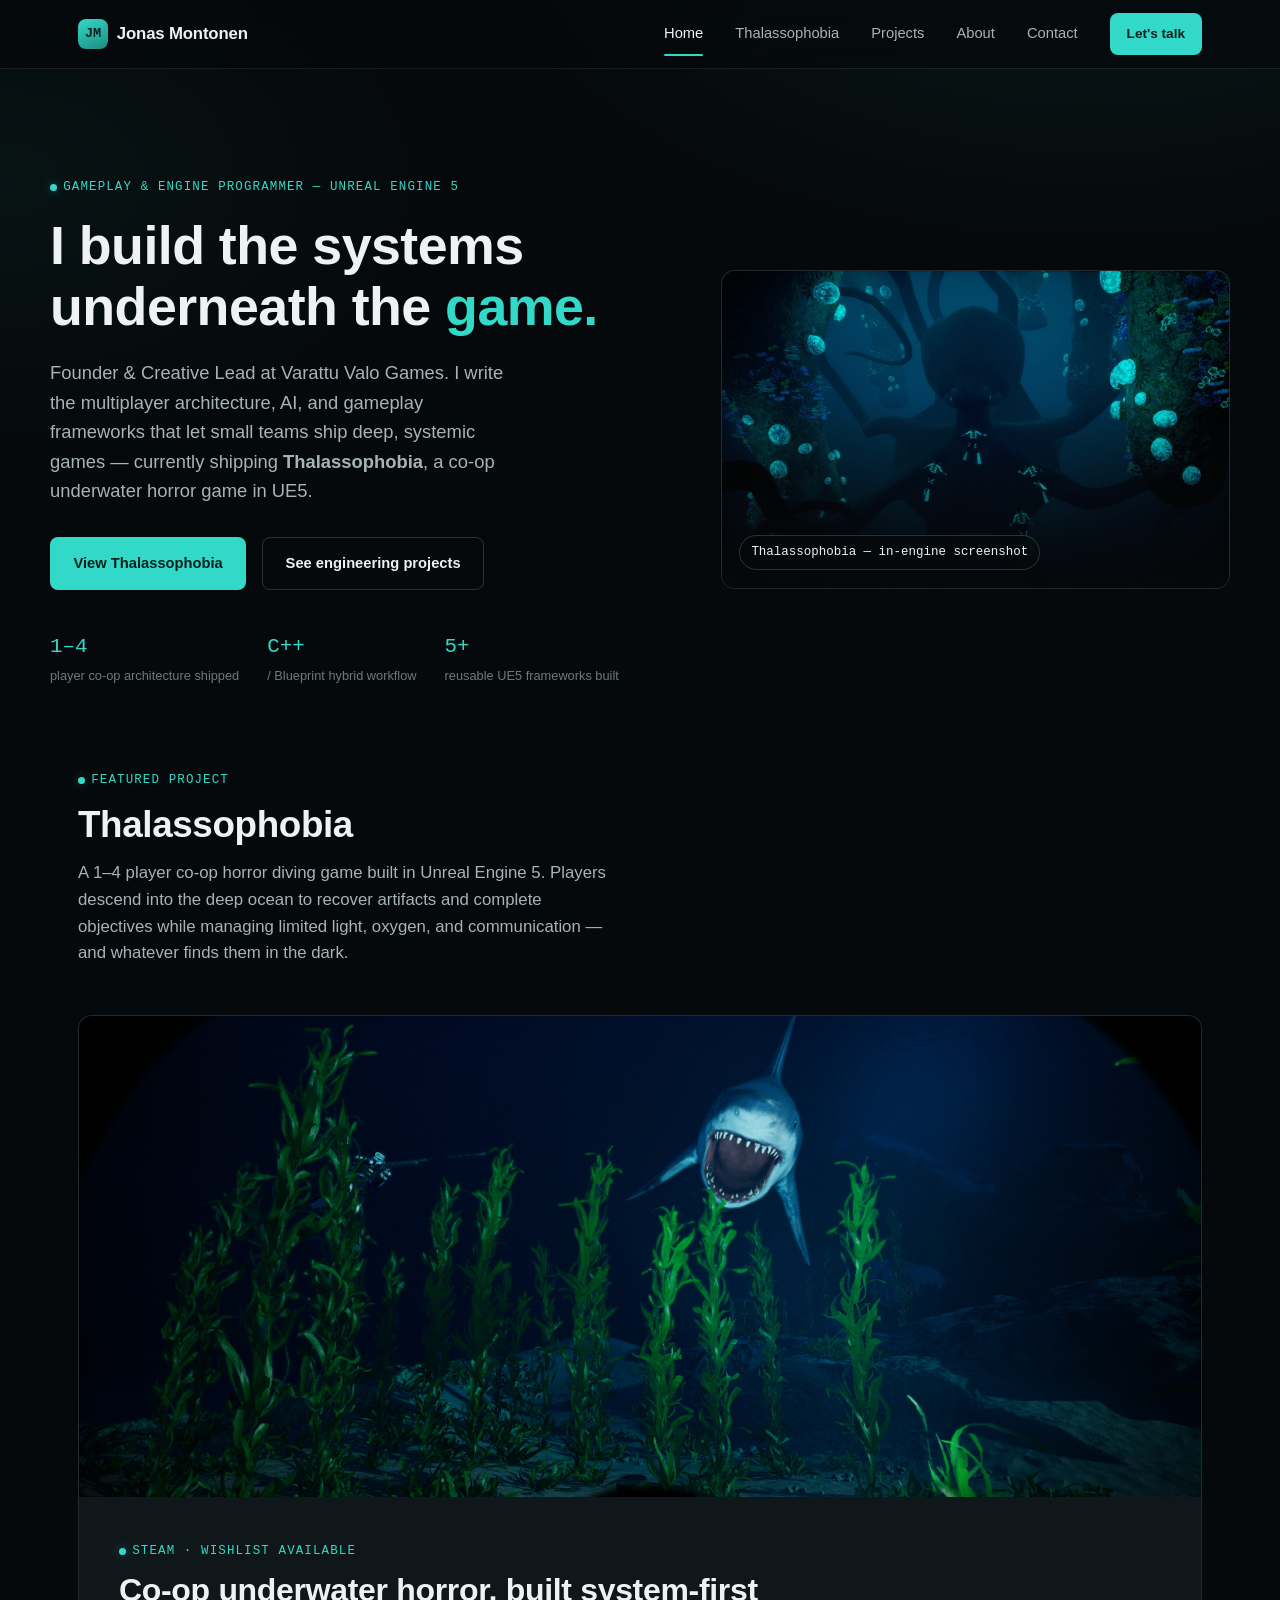
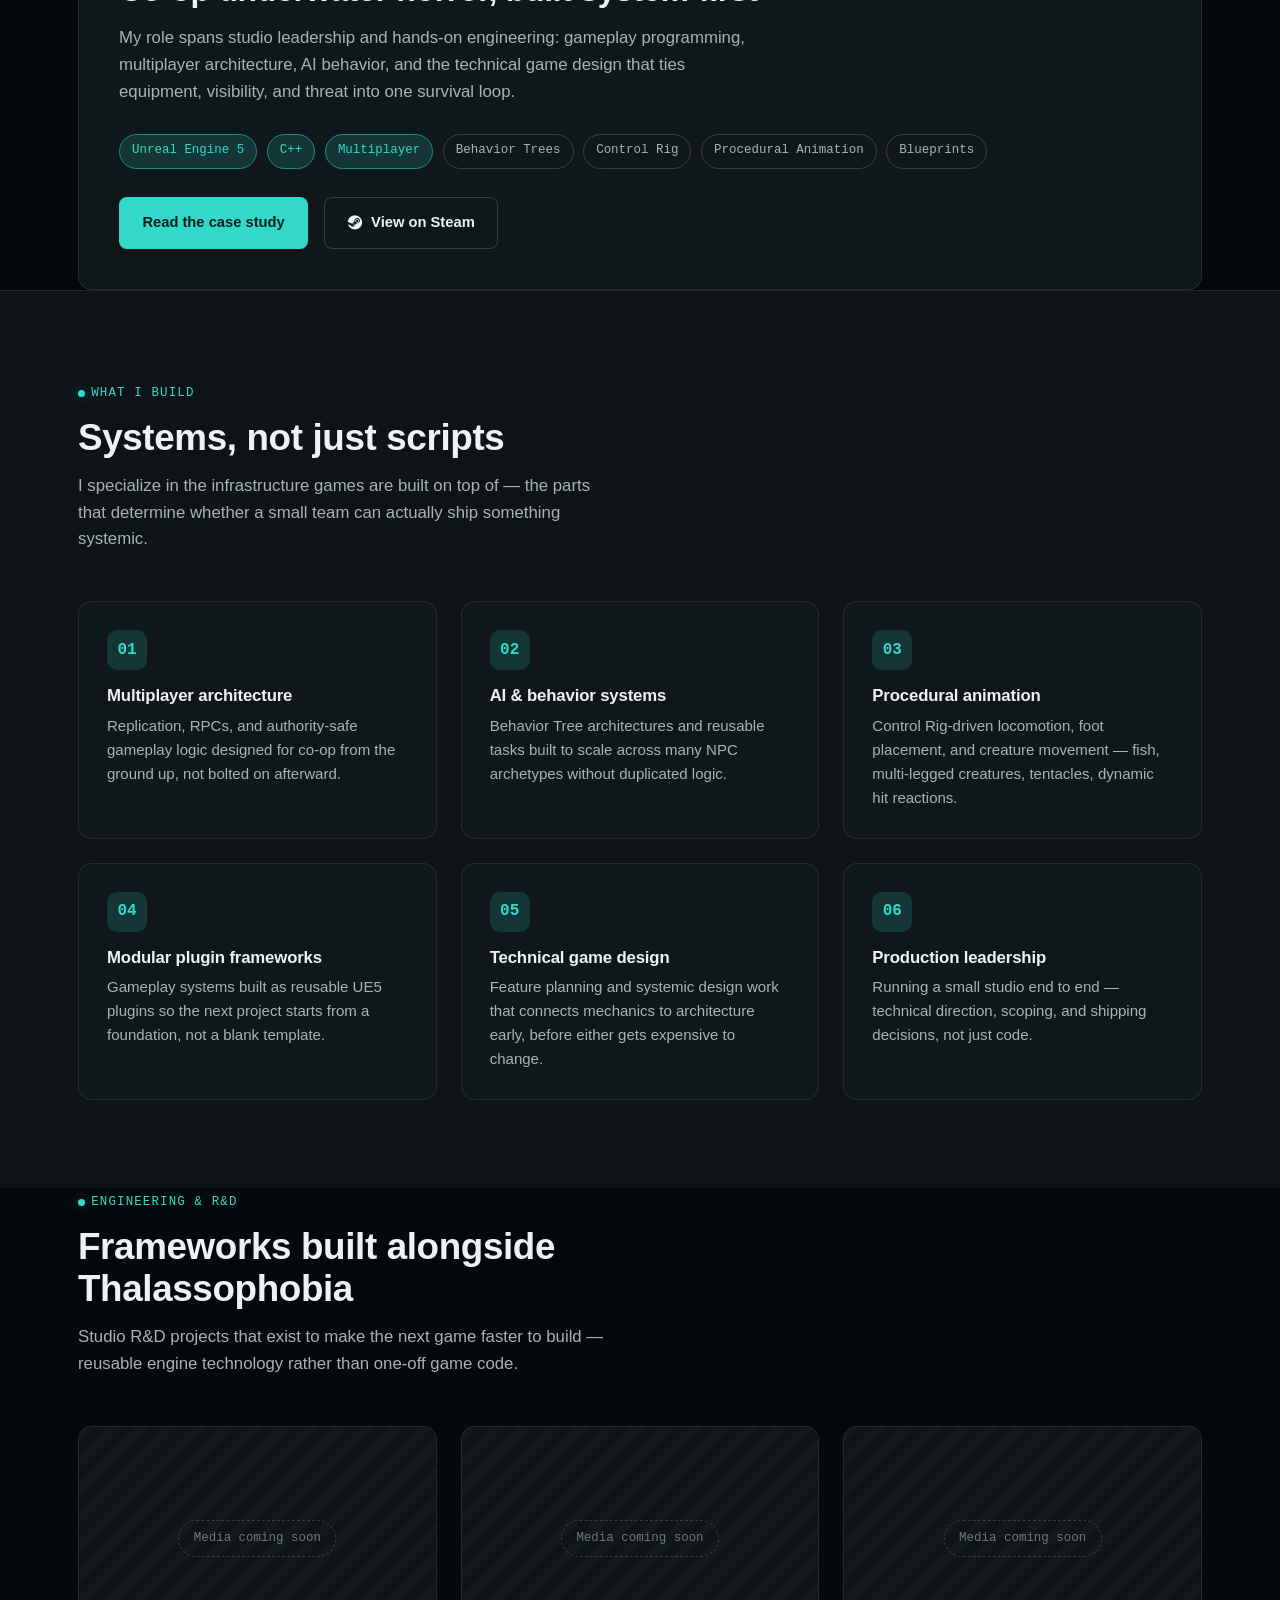
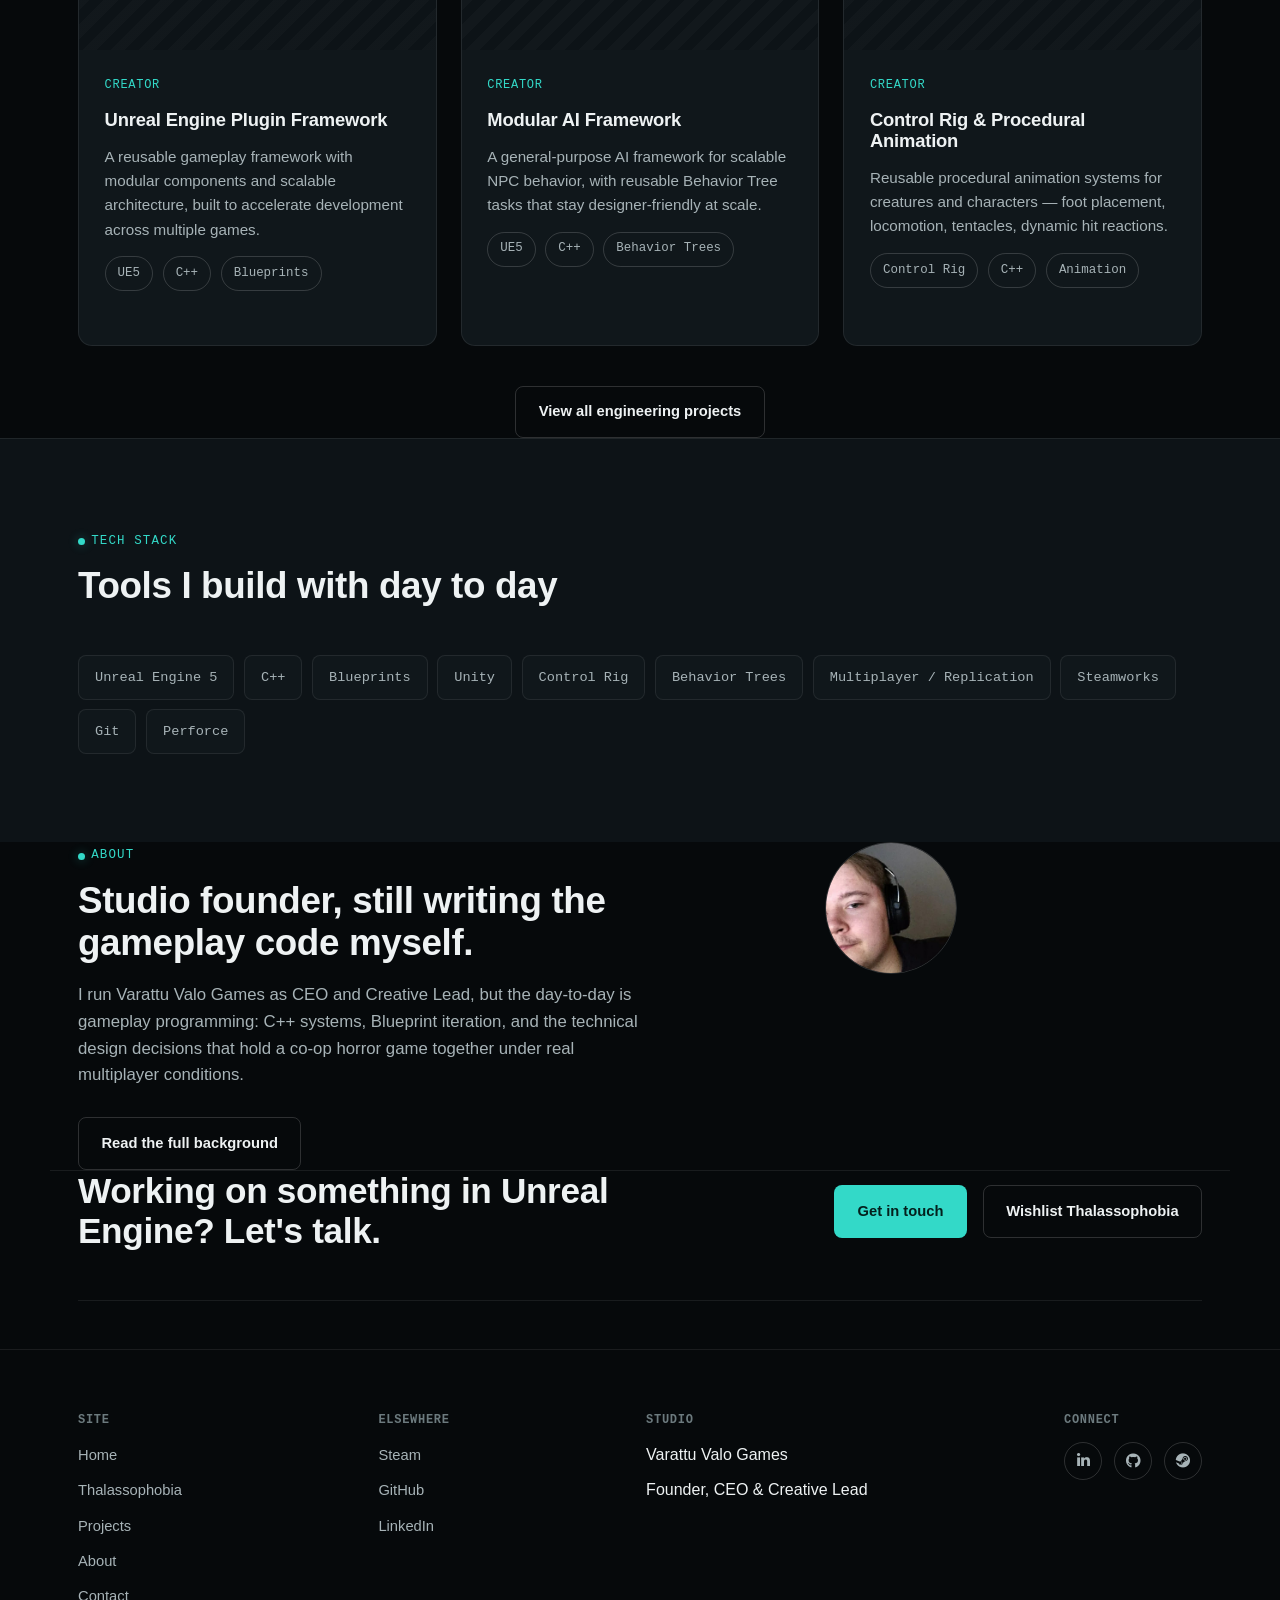
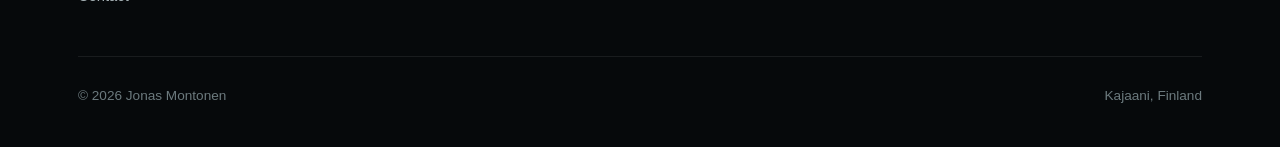
==== commit 0d8b487f: "updates on ts" ====
--- a/index.html
+++ b/index.html
@@ -1,210 +1,283 @@
-<!DOCTYPE HTML>
-<html>
-	<head>
-		<title>Jonas Montonen Portfolio</title>
-		<meta charset="utf-8" />
-		<meta name="viewport" content="width=device-width, initial-scale=1, user-scalable=no" />
-		<link rel="stylesheet" href="assets/css/main.css" />
-		<noscript><link rel="stylesheet" href="assets/css/noscript.css" /></noscript>
-	</head>
-	<body class="is-preload">
-
-		<!-- Wrapper -->
-			<div id="wrapper" class="fade-in">
-
-				<!-- Intro -->
-					<div id="intro">
-						<h1>MY PORTFOLIO<br />
-						</h1>
-						<p>A showcase of my projects and my abilities.</p>
-						<ul class="actions">
-							<li><a href="#header" class="button icon solid solo fa-arrow-down scrolly">Continue</a></li>
-						</ul>
-					</div>
-
-				<!-- Header -->
-					<header id="header">
-					</header>
-
-				<!-- Nav -->
-					<nav id="nav">
-						<ul class="links">
-						</ul>
-						<ul class="icons">
-							<li><a href="https://www.linkedin.com/in/jonas-montonen-34661a1b7/" class="icon brands fa-linkedin"><span class="label">Linkedin</span></a></li>
-							<li><a href="https://github.com/jouunaas" class="icon brands fa-github"><span class="label">GitHub</span></a></li>
-						</ul>
-					</nav>
-
-			<!-- Main teksti -->
-			<div id="main">
-
-				<!-- Post -->
-					<section class="post">
-						<header class="major">
-							<span class="date">Febryary 13, 2023</span>
-							<h1>Vähän itsestäni<br />
-							</h1>
-							<p></p>
-						</header>
-						<a href="#" class="image main"><img src="images/pic01.jpg" alt="" /></a>
-						<p>Olen kolmannen vuoden tietojenkäsittelyn opiskelija kajaanin ammattikorkeakoulussa. Olen asunut kajaanissa kohta 3 vuotta ja hyvällä tuurilla pari lisää. Työ- sekä koulutehtävissä tykkään hoitaa hommat nopeasti ja mallikkaasti enkä jättää niitä roikkumaan. Olen myös hyvin määrätietoinen ja nopea oppimaan. Omasta mielestäni olen hyvä ryhmätyöskentelyssä sekä omatoimisessa työssä ja kykenen saamaan hommat pyörimään muiden ihmisten kanssa nopeasti. Paras sana mikä mielestäni kuvaa minua on jokapaikanhöylä, olen nopea sopeutumaan ja yleisesti mikään asia ei ole liian vaikea. </p>
-						<p>Vapaa ajallani tykkään pääasiassa edistää henkilökohtaisia projektejani, käydä salilla, pelata muutamia lempi videopelejäni sekä viettää aikaa ulkona. Nykyään olen myös paljon kiinnostunut tekoälystä, videopelien devauksesta sekä animoinnista ohjelmoinnin ohella. Puhun suomea sekä englantia hyvällä tasolla ja minulla on c-kortti ja kuljettajan ammattipätevyydet. Ennen ammattikorkeaa olen käynyt lukion sekä sitä aikaisemmat koulut Joroinen ja Varkaus alueella. Oman alani töitä en ole vielä päässyt suoraan tekemään mutta töitä olen tehnyt aina kuin mahdollista. Kokemukseni vaihtelevat paljon logistiikan, asiakaspalvelun sekä muiden alojen väliltä.</p>
-						<table>
-							<thead>
-								<tr>
-									<th>Koulutus</th>
-										<thead>
-											<tr>
-												<td>Peruskoulu, Joroisten yhtenäiskoulu (2013-2016)<br>Joroisten lukio - Ylioppilastutkinto (2016-2019)<br>Yritys C, Ammattikorkeakoulu, Kajaani (2019-jatkuu)</td>
-
-											</table>
-						<table>
-										<thead>
-											<tr>
-									<th>Työhistoria</th>
-									<table>
-									</tr>
-										</thead>
-												<thead>
-													<tr>
-														<td>Siwa - Joroinen(kesätyö) (2017-2018)<br>Armeija kouvola - C/pasikuljettaja (2019-2020)<br>Jätelaitos - pieksämäki(kesätyö) (2020-2021)<br>Kuljetus Pikkarainen - Kajaani(kesätyö) (2021-2022)</td>
-													</table>
-						<table>
-										<thead>
-											<tr>
-									<th>Taidot</th>
-									<table>
-									</tr>
-										</thead>
-												<thead>
-													<tr>
-														<td>Ohjelmointi, c++ ja c# vahvimmat kielet ja eniten käytössä olleet. <br>Ohjelmointi, (Java, Python, HTML/CSS, JavaScript), tietokannat (SQL)<br> Ohjelmointi, Unity ja unreal engine. Kummatkin ovat hyvin tuttuja ja paljon käytettyjä.<br>Versionhallinta (Git, tortoise git, docker, cmake)<br> Muita tärkeitä (Excel, word, photoshop, vegas pro 14, blender, qtcreator, kyberturvallisuus, linux ohjelmointi)</td>
-
-									</table>
-
-				<!-- Main postaukset -->
-					<div id="main">
-
-						<!-- Featured Post -->
-							<article class="post featured">
-								<header class="major">
-									<h2>Aikaisempia projektejani<br /></a></h2>
-									<p>Alla joitain isompia ja enemmän valmiita projektejani sekä myös joitain nykyisempiä jotka ovat vielä työnalla.</p>
-								</header>
-								<a href="#" class="image main"><img src="images/pic02.jpg" alt="" /></a>
-							</article>
-
-						<!-- Posts -->
-							<section class="posts">
-								<article>
-									<header>
-										<h2>"2D peli-moottori"<br />
-										</a>c++ SFML kirjastot</h2>
-									</header>
-									<a href="#" class="image fit"><img src="images/pic03.jpg" alt="" /></a>
-									<p>Aikaisempina vuosinani insinööri porukassa suorittamani 2d pelimoottori jonka tavoitteena oli luoda mariomakerin tapainen peli jossa voi pelailla valmiiksi tehtyjä tasoja ja jos haluaa niin tehdä itse leveleitä jotka sitten voi tallentaa tiedosto kansioon.</p>
-									<ul class="actions special">
-									</ul>
-								</article>
-								<article>
-									<header>
-										<h2>"Grafiikkamoottori"<br />
-										c++ SFML ja gl kirjastot</a></h2>
-									</header>
-									<a href="#" class="image fit"><img src="images/pic04.jpg" alt="" /></a>
-									<p>Kurssityö muutamille kursseilleni aikaisemmilta vuosilta. Projekti sisältää pääasiassa grafiikan piirtämistä, erilaisten kuvien piirtämistä sekä tiedostoista otettujen kuvien piirtoa. Projektissa opin paljon perus c++ kielestä, kirjastojen hyödyntämisestä ja projektien rakentamisesta.</p>
-									<ul class="actions special">
-									</ul>
-								</article>
-								<article>
-									<header>
-										<h2>VR projekti "one still standing"<br />
-										Unreal engine 5.1 c++ ja blueprint</a></h2>
-									</header>
-									<a href="#" class="image fit"><img src="images/pic05.jpg" alt="" /></a>
-									<p>Pienessä insinööri porukassa suoritettu vr peli projekti jonka tavoitteena oli luoda selviytymis tilanne jossa päähahmo on jumiutunut saarelle ja joutuu taistelemaan luonnonvoimia, nälkää ja janoa vastaan. Pelaaja joutuu myös tekemään tulta, kalastamaan ja syömään jotta kestää hengissä. Pelin lopputulos oli aika paljolti mitä halusimme ja suurin osa pelin sisällöstä tuli valmiiksi.</p>
-									<ul class="actions special">
-									</ul>
-								</article>
-								<article>
-									<header>
-										<h2>"Hiekkasimulaatio"<br />
-										</a>c++ sfml kirjastot</h2>
-									</header>
-									<a href="#" class="image fit"><img src="images/pic06.jpg" alt="" /></a>
-									<p>Vapaa-ajallani suorittama projekti jota olen käyttänyt muutaman kurssin kanssa. Projektin pääasiallinen toiminta on simuloida erilaisten pikselien kuten hiekan, sementin, veden puun, tulen ja jne toiminta keskenään ja painovoiman kanssa. Projektin päätavoitteina oli oppia fysiikoiden simulointia ja yleistä koodausta. Projektissa ei ole vielä kaikki mitä haluaisin mutta sillä on kiinnostava leikkiä ja simuloida kaikkea hauskaa tällä hetkellä.</p>
-									<ul class="actions special">
-									</ul>
-								</article>
-								<article>
-									<header>
-										<h2>"Reaaliaikagrafiikka moottori"<br />
-										c++ opengl kirjastot</a></h2>
-									</header>
-									<a href="#" class="image fit"><img src="images/pic07.jpg" alt="" /></a>
-									<p>Projektin tavoitteena oli piirtää 3D objecteja pelkällä opengl:n kirjastoilla ja pystyä liikuttelemaan objekteja ja kamera kulmaa. Projekti onnistui aika hyvin ja projektissa pystyi lataamaan erilaisia kuvia korkeus mapin avulla objekteista ja objekteille pystyi laittamaan tekstuureita.</p>
-									<ul class="actions special">
-									</ul>
-								</article>
-								<article>
-									<header>
-										<h2>"Openworld souls like mmo"<br />
-										Unreal engine c++ ja blueprints</a></h2>
-									</header>
-									<a href="#" class="image fit"><img src="images/pic08.jpg" alt="" /></a>
-									<p>Tällä hetkellä uusin projekti ja hyvin aluillaan vielä noin kahden kuukauden työn jälkeen. Projekti toteutuu tällä hetkellä yritysnimellä ja suoritan muutamia kursseja työskentelemällä yhtenä muutamista koodareista ryhmässä. Projektin tavoitteena on luoda mmorpg peli jossa on souls like pelien combat ominaisuuksia. Pelillä ei ole vielä nimeä.</p>
-									<ul class="actions special">
-									</ul>
-								</article>
-							</section>
-
-						<!-- Footer -->
-							<footer>
-							</footer>
-
-					</div>
-
-				<!-- Footer -->
-					<footer id="footer">
-						<section class="split contact">
-							<section class="alt">
-								<h3>Address </h3>
-								<p>Oravantie 1 <br />
-									Kajaani 87150</p>
-							</section>
-							<section>
-								<h3>Phone</h3>
-								<p>(+358) 0442435345</p>
-							</section>
-							<section>
-								<h3>Email</h3>
-								<p>montonen.jonas@gmail.com</p>
-							</section>
-							<section>
-								<h3>Social</h3>
-								<ul class="icons alt">
-									<li><a href="https://www.linkedin.com/in/jonas-montonen-34661a1b7/" class="icon brands alt fa-linkedin"><span class="label">Instagram</span></a></li>
-									<li><a href="https://github.com/jouunaas" class="icon brands alt fa-github"><span class="label">GitHub</span></a></li>
-								</ul>
-							</section>
-						</section>
-					</footer>
-
-				<!-- Copyright -->
-					<div id="copyright">
-					</div>
-
-			</div>
-
-		<!-- Scripts -->
-			<script src="assets/js/jquery.min.js"></script>
-			<script src="assets/js/jquery.scrollex.min.js"></script>
-			<script src="assets/js/jquery.scrolly.min.js"></script>
-			<script src="assets/js/browser.min.js"></script>
-			<script src="assets/js/breakpoints.min.js"></script>
-			<script src="assets/js/util.js"></script>
-			<script src="assets/js/main.js"></script>
-
-	</body>
-</html>+<!DOCTYPE html>
+<html lang="en">
+<head>
+	<script>document.documentElement.classList.add("js");</script>
+	<meta charset="utf-8" />
+	<title>Jonas Montonen — Gameplay &amp; Engine Programmer, Unreal Engine 5</title>
+	<meta name="viewport" content="width=device-width, initial-scale=1" />
+	<meta name="description" content="Jonas Montonen builds multiplayer systems, AI, and reusable Unreal Engine 5 technology. Founder &amp; Creative Lead at Varattu Valo Games, currently shipping Thalassophobia." />
+	<meta name="theme-color" content="#06090b" />
+	<link rel="canonical" href="https://jonasmontonen.github.io/" />
+
+	<meta property="og:type" content="website" />
+	<meta property="og:title" content="Jonas Montonen — Gameplay & Engine Programmer" />
+	<meta property="og:description" content="Multiplayer systems, AI, and reusable Unreal Engine 5 technology. Founder & Creative Lead at Varattu Valo Games." />
+	<meta property="og:image" content="https://jonasmontonen.github.io/images/thalassophobia/screenshot-07.jpg" />
+	<meta property="og:url" content="https://jonasmontonen.github.io/" />
+	<meta name="twitter:card" content="summary_large_image" />
+
+	<link rel="icon" type="image/svg+xml" href="images/favicon.svg" />
+	<link rel="stylesheet" href="assets/css/fontawesome-all.min.css" />
+	<link rel="stylesheet" href="assets/css/style.css" />
+</head>
+<body>
+	<a class="skip-link" href="#main">Skip to content</a>
+
+	<header class="site-header">
+		<div class="container nav-row">
+			<a href="index.html" class="brand"><span class="mark">JM</span> Jonas Montonen</a>
+			<button class="nav-toggle" aria-label="Toggle navigation" aria-expanded="false">
+				<span></span><span></span><span></span>
+			</button>
+			<nav class="nav-links" aria-label="Primary">
+				<a href="index.html" aria-current="page">Home</a>
+				<a href="thalassophobia.html">Thalassophobia</a>
+				<a href="projects.html">Projects</a>
+				<a href="about.html">About</a>
+				<a href="contact.html">Contact</a>
+				<span class="nav-cta">
+					<a href="contact.html" class="btn btn-primary btn-sm">Let's talk</a>
+				</span>
+			</nav>
+		</div>
+	</header>
+
+	<main id="main">
+
+		<!-- Hero -->
+		<section class="hero container">
+			<div>
+				<span class="eyebrow">Gameplay &amp; Engine Programmer — Unreal Engine 5</span>
+				<h1>I build the systems<br />underneath the <span class="accent">game.</span></h1>
+				<p class="lede">Founder &amp; Creative Lead at Varattu Valo Games. I write the multiplayer architecture, AI, and gameplay frameworks that let small teams ship deep, systemic games — currently shipping <strong>Thalassophobia</strong>, a co-op underwater horror game in UE5.</p>
+				<div class="hero-actions">
+					<a href="thalassophobia.html" class="btn btn-primary">View Thalassophobia</a>
+					<a href="projects.html" class="btn btn-ghost">See engineering projects</a>
+				</div>
+				<div class="hero-meta">
+					<div><span class="num">1–4</span><span class="label">player co-op architecture shipped</span></div>
+					<div><span class="num">C++</span><span class="label">/ Blueprint hybrid workflow</span></div>
+					<div><span class="num">5+</span><span class="label">reusable UE5 frameworks built</span></div>
+				</div>
+			</div>
+			<div class="hero-visual reveal">
+				<img src="images/thalassophobia/screenshot-07.jpg" alt="Four co-op divers facing a giant sea creature in Thalassophobia, an Unreal Engine 5 underwater horror game" loading="eager" />
+				<span class="tag">Thalassophobia — in-engine screenshot</span>
+			</div>
+		</section>
+
+		<!-- Featured project -->
+		<section class="container" id="featured">
+			<div class="section-head reveal">
+				<span class="eyebrow">Featured project</span>
+				<h2>Thalassophobia</h2>
+				<p>A 1–4 player co-op horror diving game built in Unreal Engine 5. Players descend into the deep ocean to recover artifacts and complete objectives while managing limited light, oxygen, and communication — and whatever finds them in the dark.</p>
+			</div>
+
+			<div class="featured-project reveal">
+				<div class="featured-media">
+					<video autoplay muted loop playsinline preload="metadata" poster="images/thalassophobia/screenshot-04.jpg">
+						<source src="images/thalassophobia/clips/912cf109c7fccc47ac13db42feab558c.mp4" type="video/mp4" />
+					</video>
+				</div>
+				<div class="featured-body">
+					<span class="eyebrow">Steam · Wishlist available</span>
+					<h3>Co-op underwater horror, built system-first</h3>
+					<p class="lede">My role spans studio leadership and hands-on engineering: gameplay programming, multiplayer architecture, AI behavior, and the technical game design that ties equipment, visibility, and threat into one survival loop.</p>
+					<div class="chip-row">
+						<span class="chip on">Unreal Engine 5</span>
+						<span class="chip on">C++</span>
+						<span class="chip on">Multiplayer</span>
+						<span class="chip">Behavior Trees</span>
+						<span class="chip">Control Rig</span>
+						<span class="chip">Procedural Animation</span>
+						<span class="chip">Blueprints</span>
+					</div>
+					<div class="featured-actions">
+						<a href="thalassophobia.html" class="btn btn-primary">Read the case study</a>
+						<a href="https://store.steampowered.com/app/2507690/Thalassophobia/" class="btn btn-ghost" target="_blank" rel="noopener"><i class="fab fa-steam" aria-hidden="true"></i> View on Steam</a>
+					</div>
+				</div>
+			</div>
+		</section>
+
+		<!-- Technical highlights -->
+		<section class="section-alt section-border-top">
+			<div class="container">
+				<div class="section-head reveal">
+					<span class="eyebrow">What I build</span>
+					<h2>Systems, not just scripts</h2>
+					<p>I specialize in the infrastructure games are built on top of — the parts that determine whether a small team can actually ship something systemic.</p>
+				</div>
+				<div class="grid-3">
+					<div class="highlight-card reveal">
+						<div class="icon">01</div>
+						<h3>Multiplayer architecture</h3>
+						<p>Replication, RPCs, and authority-safe gameplay logic designed for co-op from the ground up, not bolted on afterward.</p>
+					</div>
+					<div class="highlight-card reveal">
+						<div class="icon">02</div>
+						<h3>AI &amp; behavior systems</h3>
+						<p>Behavior Tree architectures and reusable tasks built to scale across many NPC archetypes without duplicated logic.</p>
+					</div>
+					<div class="highlight-card reveal">
+						<div class="icon">03</div>
+						<h3>Procedural animation</h3>
+						<p>Control Rig-driven locomotion, foot placement, and creature movement — fish, multi-legged creatures, tentacles, dynamic hit reactions.</p>
+					</div>
+					<div class="highlight-card reveal">
+						<div class="icon">04</div>
+						<h3>Modular plugin frameworks</h3>
+						<p>Gameplay systems built as reusable UE5 plugins so the next project starts from a foundation, not a blank template.</p>
+					</div>
+					<div class="highlight-card reveal">
+						<div class="icon">05</div>
+						<h3>Technical game design</h3>
+						<p>Feature planning and systemic design work that connects mechanics to architecture early, before either gets expensive to change.</p>
+					</div>
+					<div class="highlight-card reveal">
+						<div class="icon">06</div>
+						<h3>Production leadership</h3>
+						<p>Running a small studio end to end — technical direction, scoping, and shipping decisions, not just code.</p>
+					</div>
+				</div>
+			</div>
+		</section>
+
+		<!-- Other projects teaser -->
+		<section class="container">
+			<div class="section-head reveal">
+				<span class="eyebrow">Engineering &amp; R&amp;D</span>
+				<h2>Frameworks built alongside Thalassophobia</h2>
+				<p>Studio R&amp;D projects that exist to make the next game faster to build — reusable engine technology rather than one-off game code.</p>
+			</div>
+			<div class="grid-3">
+				<article class="project-card reveal">
+					<div class="project-thumb placeholder"><span class="ph-label">Media coming soon</span></div>
+					<div class="project-card-body">
+						<span class="role">Creator</span>
+						<h3>Unreal Engine Plugin Framework</h3>
+						<p class="desc">A reusable gameplay framework with modular components and scalable architecture, built to accelerate development across multiple games.</p>
+						<div class="chip-row"><span class="chip">UE5</span><span class="chip">C++</span><span class="chip">Blueprints</span></div>
+					</div>
+				</article>
+				<article class="project-card reveal">
+					<div class="project-thumb placeholder"><span class="ph-label">Media coming soon</span></div>
+					<div class="project-card-body">
+						<span class="role">Creator</span>
+						<h3>Modular AI Framework</h3>
+						<p class="desc">A general-purpose AI framework for scalable NPC behavior, with reusable Behavior Tree tasks that stay designer-friendly at scale.</p>
+						<div class="chip-row"><span class="chip">UE5</span><span class="chip">C++</span><span class="chip">Behavior Trees</span></div>
+					</div>
+				</article>
+				<article class="project-card reveal">
+					<div class="project-thumb placeholder"><span class="ph-label">Media coming soon</span></div>
+					<div class="project-card-body">
+						<span class="role">Creator</span>
+						<h3>Control Rig &amp; Procedural Animation</h3>
+						<p class="desc">Reusable procedural animation systems for creatures and characters — foot placement, locomotion, tentacles, dynamic hit reactions.</p>
+						<div class="chip-row"><span class="chip">Control Rig</span><span class="chip">C++</span><span class="chip">Animation</span></div>
+					</div>
+				</article>
+			</div>
+			<div class="text-center reveal" style="margin-top: 2.5rem;">
+				<a href="projects.html" class="btn btn-ghost">View all engineering projects</a>
+			</div>
+		</section>
+
+		<!-- Tech stack -->
+		<section class="section-alt section-border-top">
+			<div class="container">
+				<div class="section-head reveal">
+					<span class="eyebrow">Tech stack</span>
+					<h2>Tools I build with day to day</h2>
+				</div>
+				<div class="tag-strip reveal">
+					<span class="stack-logo">Unreal Engine 5</span>
+					<span class="stack-logo">C++</span>
+					<span class="stack-logo">Blueprints</span>
+					<span class="stack-logo">Unity</span>
+					<span class="stack-logo">Control Rig</span>
+					<span class="stack-logo">Behavior Trees</span>
+					<span class="stack-logo">Multiplayer / Replication</span>
+					<span class="stack-logo">Steamworks</span>
+					<span class="stack-logo">Git</span>
+					<span class="stack-logo">Perforce</span>
+				</div>
+			</div>
+		</section>
+
+		<!-- About teaser -->
+		<section class="container">
+			<div class="two-col reveal">
+				<div>
+					<span class="eyebrow">About</span>
+					<h2 style="margin-top:0.75rem; font-size: clamp(1.7rem, 3vw, 2.3rem);">Studio founder, still writing the gameplay code myself.</h2>
+					<p style="color: var(--text-dim); margin-top: 1.1rem; font-size: 1.05rem; max-width: 60ch;">I run Varattu Valo Games as CEO and Creative Lead, but the day-to-day is gameplay programming: C++ systems, Blueprint iteration, and the technical design decisions that hold a co-op horror game together under real multiplayer conditions.</p>
+					<div style="margin-top: 1.75rem;">
+						<a href="about.html" class="btn btn-ghost">Read the full background</a>
+					</div>
+				</div>
+				<img class="avatar" src="images/profile.jpg" alt="Portrait of Jonas Montonen" loading="lazy" />
+			</div>
+		</section>
+
+		<!-- Contact CTA -->
+		<section class="container section-border-top">
+			<div class="footer-cta reveal">
+				<h2>Working on something in Unreal Engine? Let's talk.</h2>
+				<div class="hero-actions" style="margin-bottom:0;">
+					<a href="contact.html" class="btn btn-primary">Get in touch</a>
+					<a href="https://store.steampowered.com/app/2507690/Thalassophobia/" class="btn btn-ghost" target="_blank" rel="noopener">Wishlist Thalassophobia</a>
+				</div>
+			</div>
+		</section>
+	</main>
+
+	<footer class="site-footer">
+		<div class="container">
+			<div class="footer-grid">
+				<div class="footer-col">
+					<h4>Site</h4>
+					<ul>
+						<li><a href="index.html">Home</a></li>
+						<li><a href="thalassophobia.html">Thalassophobia</a></li>
+						<li><a href="projects.html">Projects</a></li>
+						<li><a href="about.html">About</a></li>
+						<li><a href="contact.html">Contact</a></li>
+					</ul>
+				</div>
+				<div class="footer-col">
+					<h4>Elsewhere</h4>
+					<ul>
+						<li><a href="https://store.steampowered.com/app/2507690/Thalassophobia/" target="_blank" rel="noopener">Steam</a></li>
+						<li><a href="https://github.com/jouunaas" target="_blank" rel="noopener">GitHub</a></li>
+						<li><a href="https://www.linkedin.com/in/jonas-montonen-34661a1b7/" target="_blank" rel="noopener">LinkedIn</a></li>
+					</ul>
+				</div>
+				<div class="footer-col">
+					<h4>Studio</h4>
+					<ul>
+						<li>Varattu Valo Games</li>
+						<li>Founder, CEO &amp; Creative Lead</li>
+					</ul>
+				</div>
+				<div class="footer-col">
+					<h4>Connect</h4>
+					<div class="social-icons">
+						<a href="https://www.linkedin.com/in/jonas-montonen-34661a1b7/" target="_blank" rel="noopener" aria-label="LinkedIn"><i class="fab fa-linkedin-in" aria-hidden="true"></i></a>
+						<a href="https://github.com/jouunaas" target="_blank" rel="noopener" aria-label="GitHub"><i class="fab fa-github" aria-hidden="true"></i></a>
+						<a href="https://store.steampowered.com/app/2507690/Thalassophobia/" target="_blank" rel="noopener" aria-label="Steam"><i class="fab fa-steam" aria-hidden="true"></i></a>
+					</div>
+				</div>
+			</div>
+			<div class="footer-bottom">
+				<span>&copy; 2026 Jonas Montonen</span>
+				<span>Kajaani, Finland</span>
+			</div>
+		</div>
+	</footer>
+
+	<script src="assets/js/main.js"></script>
+</body>
+</html>
--- a/assets/css/style.css
+++ b/assets/css/style.css
@@ -0,0 +1,649 @@
+/* ==========================================================================
+   Jonas Montonen — portfolio design system
+   ========================================================================== */
+
+:root {
+	--bg: #06090b;
+	--bg-raised: #0d1317;
+	--bg-card: #10171b;
+	--bg-card-hover: #131b20;
+	--border: rgba(255, 255, 255, 0.08);
+	--border-strong: rgba(255, 255, 255, 0.16);
+	--text: #eef2f3;
+	--text-dim: #a7b3b7;
+	--text-faint: #6c7a7e;
+	--accent: #33d9c8;
+	--accent-strong: #6fffef;
+	--accent-dim: #1c8c80;
+	--accent-glow: rgba(51, 217, 200, 0.16);
+	--danger: #ff6b5e;
+	--radius: 14px;
+	--radius-sm: 8px;
+	--maxw: 1180px;
+	--font-sans: -apple-system, BlinkMacSystemFont, "Segoe UI", Inter, Roboto, "Helvetica Neue", Arial, sans-serif;
+	--font-mono: ui-monospace, "Cascadia Code", "Segoe UI Mono", Consolas, "SFMono-Regular", Menlo, monospace;
+	--ease: cubic-bezier(0.16, 1, 0.3, 1);
+}
+
+* { box-sizing: border-box; }
+html { scroll-behavior: smooth; }
+
+@media (prefers-reduced-motion: reduce) {
+	html { scroll-behavior: auto; }
+	*, *::before, *::after { animation-duration: 0.01ms !important; animation-iteration-count: 1 !important; transition-duration: 0.01ms !important; }
+}
+
+body {
+	margin: 0;
+	background: var(--bg);
+	color: var(--text);
+	font-family: var(--font-sans);
+	font-size: 16px;
+	line-height: 1.6;
+	-webkit-font-smoothing: antialiased;
+}
+
+body::before {
+	content: "";
+	position: fixed;
+	inset: 0;
+	background:
+		radial-gradient(1100px 600px at 85% -10%, rgba(51, 217, 200, 0.08), transparent 60%),
+		radial-gradient(800px 500px at 0% 20%, rgba(51, 217, 200, 0.05), transparent 60%);
+	pointer-events: none;
+	z-index: 0;
+}
+
+img, video { max-width: 100%; display: block; }
+a { color: inherit; text-decoration: none; }
+h1, h2, h3, h4 { font-weight: 600; line-height: 1.15; margin: 0; letter-spacing: -0.01em; }
+p { margin: 0; }
+ul { margin: 0; padding: 0; list-style: none; }
+button { font: inherit; color: inherit; background: none; border: none; cursor: pointer; }
+
+.container {
+	max-width: var(--maxw);
+	margin: 0 auto;
+	padding: 0 1.75rem;
+	position: relative;
+	z-index: 1;
+}
+
+.eyebrow {
+	display: inline-flex;
+	align-items: center;
+	gap: 0.5em;
+	font-family: var(--font-mono);
+	font-size: 0.78rem;
+	letter-spacing: 0.09em;
+	text-transform: uppercase;
+	color: var(--accent);
+}
+.eyebrow::before {
+	content: "";
+	width: 7px;
+	height: 7px;
+	border-radius: 50%;
+	background: var(--accent);
+	box-shadow: 0 0 10px 2px var(--accent-glow);
+}
+
+/* Skip link */
+.skip-link {
+	position: absolute;
+	left: 1rem;
+	top: -3rem;
+	background: var(--accent);
+	color: #04201d;
+	padding: 0.6rem 1rem;
+	border-radius: var(--radius-sm);
+	z-index: 200;
+	font-weight: 600;
+	transition: top 0.2s var(--ease);
+}
+.skip-link:focus { top: 1rem; }
+
+:focus-visible {
+	outline: 2px solid var(--accent);
+	outline-offset: 3px;
+	border-radius: 4px;
+}
+
+/* ---------------------------------- Nav ---------------------------------- */
+
+.site-header {
+	position: sticky;
+	top: 0;
+	z-index: 100;
+	border-bottom: 1px solid var(--border);
+	isolation: isolate;
+}
+.site-header::before {
+	content: "";
+	position: absolute;
+	inset: 0;
+	z-index: -1;
+	background: rgba(6, 9, 11, 0.72);
+	backdrop-filter: blur(14px) saturate(140%);
+	-webkit-backdrop-filter: blur(14px) saturate(140%);
+}
+
+.nav-row {
+	display: flex;
+	align-items: center;
+	justify-content: space-between;
+	height: 68px;
+}
+
+.brand {
+	font-weight: 700;
+	font-size: 1.05rem;
+	letter-spacing: -0.01em;
+	display: flex;
+	align-items: center;
+	gap: 0.55rem;
+}
+.brand .mark {
+	width: 30px;
+	height: 30px;
+	border-radius: 8px;
+	background: linear-gradient(155deg, var(--accent), var(--accent-dim));
+	display: grid;
+	place-items: center;
+	color: #04201d;
+	font-family: var(--font-mono);
+	font-weight: 700;
+	font-size: 0.85rem;
+}
+
+.nav-links {
+	display: flex;
+	gap: 2rem;
+	align-items: center;
+	flex-shrink: 0;
+}
+.nav-links > a {
+	font-size: 0.92rem;
+	color: var(--text-dim);
+	transition: color 0.15s var(--ease);
+	position: relative;
+	padding: 0.25rem 0;
+}
+.nav-links > a:hover, .nav-links > a[aria-current="page"] { color: var(--text); }
+.nav-links > a[aria-current="page"]::after {
+	content: "";
+	position: absolute;
+	left: 0; right: 0; bottom: -6px;
+	height: 2px;
+	background: var(--accent);
+	border-radius: 2px;
+}
+
+.nav-cta {
+	display: inline-flex;
+	align-items: center;
+	gap: 0.5rem;
+	flex-shrink: 0;
+}
+
+.nav-toggle {
+	display: none;
+	flex-direction: column;
+	gap: 5px;
+	padding: 0.5rem;
+}
+.nav-toggle span { width: 22px; height: 2px; background: var(--text); border-radius: 2px; transition: transform 0.2s var(--ease), opacity 0.2s var(--ease); }
+
+@media (max-width: 860px) {
+	.nav-toggle { display: flex; }
+	.nav-links {
+		position: fixed;
+		inset: 68px 0 0 0;
+		background: var(--bg);
+		flex-direction: column;
+		align-items: flex-start;
+		padding: 2rem 1.75rem;
+		gap: 1.5rem;
+		transform: translateY(-8px);
+		opacity: 0;
+		visibility: hidden;
+		transition: opacity 0.2s var(--ease), transform 0.2s var(--ease), visibility 0.2s;
+	}
+	.nav-links a { font-size: 1.1rem; }
+	body.nav-open .nav-links { opacity: 1; transform: translateY(0); visibility: visible; }
+	body.nav-open .nav-toggle span:nth-child(1) { transform: translateY(7px) rotate(45deg); }
+	body.nav-open .nav-toggle span:nth-child(2) { opacity: 0; }
+	body.nav-open .nav-toggle span:nth-child(3) { transform: translateY(-7px) rotate(-45deg); }
+}
+
+/* --------------------------------- Buttons -------------------------------- */
+
+.btn {
+	display: inline-flex;
+	align-items: center;
+	gap: 0.6rem;
+	padding: 0.85rem 1.4rem;
+	border-radius: var(--radius-sm);
+	font-weight: 600;
+	font-size: 0.92rem;
+	border: 1px solid transparent;
+	transition: transform 0.15s var(--ease), background 0.15s var(--ease), border-color 0.15s var(--ease);
+	white-space: nowrap;
+	flex-shrink: 0;
+}
+.btn:hover { transform: translateY(-2px); }
+.btn-primary { background: var(--accent); color: #04201d; }
+.btn-primary:hover { background: var(--accent-strong); }
+.btn-ghost { border-color: var(--border-strong); color: var(--text); }
+.btn-ghost:hover { border-color: var(--accent); color: var(--accent); }
+.btn-sm { padding: 0.6rem 1rem; font-size: 0.85rem; }
+
+/* --------------------------------- Hero ---------------------------------- */
+
+.hero {
+	padding: 6.5rem 0 5rem;
+	display: grid;
+	grid-template-columns: 1.1fr 0.9fr;
+	gap: 3rem;
+	align-items: center;
+}
+.hero h1 {
+	font-size: clamp(2.3rem, 4.2vw, 3.6rem);
+	margin: 1rem 0 1.25rem;
+}
+.hero h1 .accent { color: var(--accent); }
+.hero .lede {
+	font-size: 1.15rem;
+	color: var(--text-dim);
+	max-width: 46ch;
+	margin-bottom: 2rem;
+}
+.hero-actions { display: flex; gap: 1rem; flex-wrap: wrap; margin-bottom: 2.5rem; }
+
+.hero-meta {
+	display: flex;
+	gap: 1.75rem;
+	flex-wrap: wrap;
+}
+.hero-meta div { display: flex; flex-direction: column; gap: 0.15rem; }
+.hero-meta .num { font-family: var(--font-mono); font-size: 1.3rem; color: var(--accent); }
+.hero-meta .label { font-size: 0.8rem; color: var(--text-faint); }
+
+.hero-visual {
+	position: relative;
+	border-radius: var(--radius);
+	overflow: hidden;
+	border: 1px solid var(--border);
+	aspect-ratio: 16/10;
+	background: var(--bg-card);
+}
+.hero-visual img, .hero-visual video { width: 100%; height: 100%; object-fit: cover; }
+.hero-visual::after {
+	content: "";
+	position: absolute; inset: 0;
+	background: linear-gradient(180deg, transparent 40%, rgba(6,9,11,0.85) 100%);
+}
+.hero-visual .tag {
+	position: absolute;
+	left: 1.1rem; bottom: 1.1rem;
+	z-index: 2;
+	font-family: var(--font-mono);
+	font-size: 0.78rem;
+	color: var(--text);
+	background: rgba(6,9,11,0.6);
+	border: 1px solid var(--border-strong);
+	padding: 0.4rem 0.7rem;
+	border-radius: 999px;
+	backdrop-filter: blur(6px);
+}
+
+@media (max-width: 900px) {
+	.hero { grid-template-columns: 1fr; padding-top: 3rem; }
+	.hero-visual { order: -1; }
+}
+
+/* -------------------------------- Sections -------------------------------- */
+
+section { padding: 5.5rem 0; position: relative; z-index: 1; }
+.section-head { max-width: 60ch; margin-bottom: 3rem; }
+.section-head h2 { font-size: clamp(1.7rem, 3vw, 2.3rem); margin-top: 0.75rem; }
+.section-head p { color: var(--text-dim); margin-top: 0.85rem; font-size: 1.05rem; }
+.section-border-top { border-top: 1px solid var(--border); }
+.section-alt { background: var(--bg-raised); }
+
+/* ---------------------------- Featured project ---------------------------- */
+
+.featured-project {
+	border: 1px solid var(--border);
+	border-radius: var(--radius);
+	background: var(--bg-card);
+	overflow: hidden;
+}
+.featured-media {
+	position: relative;
+	aspect-ratio: 21/9;
+	background: #04070a;
+	overflow: hidden;
+}
+.featured-media img, .featured-media video { width: 100%; height: 100%; object-fit: cover; }
+.featured-body { padding: 2.5rem; }
+.featured-body h3 { font-size: clamp(1.5rem, 2.6vw, 2rem); margin: 0.6rem 0 1rem; }
+.featured-body .lede { color: var(--text-dim); font-size: 1.05rem; max-width: 70ch; margin-bottom: 1.75rem; }
+
+.chip-row { display: flex; gap: 0.6rem; flex-wrap: wrap; margin-bottom: 1.75rem; }
+.chip {
+	font-family: var(--font-mono);
+	font-size: 0.78rem;
+	padding: 0.4rem 0.75rem;
+	border-radius: 999px;
+	border: 1px solid var(--border-strong);
+	color: var(--text-dim);
+	white-space: nowrap;
+}
+.chip.on { color: var(--accent); border-color: var(--accent-dim); background: var(--accent-glow); }
+
+.featured-actions { display: flex; gap: 1rem; flex-wrap: wrap; }
+
+/* ------------------------------- Gallery grid ------------------------------ */
+
+.gallery-grid {
+	display: grid;
+	grid-template-columns: repeat(3, 1fr);
+	gap: 0.85rem;
+}
+.gallery-grid button {
+	position: relative;
+	border-radius: var(--radius-sm);
+	overflow: hidden;
+	aspect-ratio: 16/9;
+	border: 1px solid var(--border);
+	padding: 0;
+}
+.gallery-grid img { width: 100%; height: 100%; object-fit: cover; transition: transform 0.4s var(--ease); }
+.gallery-grid button:hover img { transform: scale(1.06); }
+.gallery-grid button::after {
+	content: "";
+	position: absolute; inset: 0;
+	background: linear-gradient(180deg, transparent 60%, rgba(0,0,0,0.5));
+	opacity: 0;
+	transition: opacity 0.2s var(--ease);
+}
+.gallery-grid button:hover::after { opacity: 1; }
+
+@media (max-width: 720px) {
+	.gallery-grid { grid-template-columns: repeat(2, 1fr); }
+}
+
+/* Lightbox */
+.lightbox {
+	position: fixed; inset: 0; z-index: 300;
+	background: rgba(4, 6, 8, 0.92);
+	display: none;
+	align-items: center;
+	justify-content: center;
+	padding: 2rem;
+}
+.lightbox.open { display: flex; }
+.lightbox img { max-width: min(92vw, 1400px); max-height: 86vh; border-radius: var(--radius-sm); }
+.lightbox-close {
+	position: absolute;
+	top: 1.25rem; right: 1.5rem;
+	font-size: 1.6rem;
+	color: var(--text);
+	width: 44px; height: 44px;
+	border-radius: 50%;
+	background: rgba(255,255,255,0.06);
+	display: grid; place-items: center;
+}
+.lightbox-nav {
+	position: absolute;
+	top: 50%; transform: translateY(-50%);
+	width: 48px; height: 48px;
+	border-radius: 50%;
+	background: rgba(255,255,255,0.06);
+	display: grid; place-items: center;
+	font-size: 1.3rem;
+}
+.lightbox-prev { left: 1.5rem; }
+.lightbox-next { right: 1.5rem; }
+
+/* --------------------------------- Grids ---------------------------------- */
+
+.grid-3 { display: grid; grid-template-columns: repeat(3, 1fr); gap: 1.5rem; }
+.grid-4 { display: grid; grid-template-columns: repeat(4, 1fr); gap: 1.25rem; }
+@media (max-width: 980px) { .grid-3 { grid-template-columns: repeat(2, 1fr); } .grid-4 { grid-template-columns: repeat(2, 1fr); } }
+@media (max-width: 620px) { .grid-3, .grid-4 { grid-template-columns: 1fr; } }
+
+/* ------------------------------- Highlight cards --------------------------- */
+
+.highlight-card {
+	border: 1px solid var(--border);
+	border-radius: var(--radius);
+	padding: 1.75rem;
+	background: var(--bg-card);
+	transition: border-color 0.2s var(--ease), transform 0.2s var(--ease), background 0.2s var(--ease);
+}
+.highlight-card:hover { border-color: var(--border-strong); transform: translateY(-3px); background: var(--bg-card-hover); }
+.highlight-card .icon {
+	width: 40px; height: 40px;
+	border-radius: 10px;
+	background: var(--accent-glow);
+	color: var(--accent);
+	display: grid; place-items: center;
+	margin-bottom: 1rem;
+	font-family: var(--font-mono);
+	font-weight: 700;
+}
+.highlight-card h3 { font-size: 1.05rem; margin-bottom: 0.5rem; }
+.highlight-card p { color: var(--text-dim); font-size: 0.94rem; }
+
+/* -------------------------------- Project card ----------------------------- */
+
+.project-card {
+	border: 1px solid var(--border);
+	border-radius: var(--radius);
+	background: var(--bg-card);
+	overflow: hidden;
+	display: flex;
+	flex-direction: column;
+	transition: transform 0.2s var(--ease), border-color 0.2s var(--ease);
+}
+.project-card:hover { transform: translateY(-4px); border-color: var(--border-strong); }
+.project-thumb {
+	aspect-ratio: 16/10;
+	background: var(--bg-raised);
+	position: relative;
+	overflow: hidden;
+}
+.project-thumb img { width: 100%; height: 100%; object-fit: cover; }
+.project-thumb.placeholder {
+	display: grid;
+	place-items: center;
+	background:
+		repeating-linear-gradient(135deg, rgba(255,255,255,0.02) 0 10px, transparent 10px 20px),
+		var(--bg-raised);
+}
+.project-thumb.placeholder .ph-label {
+	font-family: var(--font-mono);
+	font-size: 0.78rem;
+	color: var(--text-faint);
+	border: 1px dashed var(--border-strong);
+	padding: 0.5rem 0.9rem;
+	border-radius: 999px;
+}
+.project-card-body { padding: 1.6rem; display: flex; flex-direction: column; gap: 0.9rem; flex: 1; }
+.project-card-body h3 { font-size: 1.15rem; }
+.project-card-body .role { font-family: var(--font-mono); font-size: 0.75rem; color: var(--accent); text-transform: uppercase; letter-spacing: 0.06em; }
+.project-card-body p.desc { color: var(--text-dim); font-size: 0.95rem; }
+
+/* Accordion (details/summary) */
+details.case {
+	border-top: 1px solid var(--border);
+	padding: 1.1rem 0;
+}
+details.case:last-child { padding-bottom: 0; }
+details.case summary {
+	cursor: pointer;
+	list-style: none;
+	display: flex;
+	align-items: center;
+	justify-content: space-between;
+	font-weight: 600;
+	font-size: 1rem;
+	color: var(--text);
+}
+details.case summary::-webkit-details-marker { display: none; }
+details.case summary::after {
+	content: "+";
+	font-family: var(--font-mono);
+	font-size: 1.3rem;
+	color: var(--accent);
+	transition: transform 0.2s var(--ease);
+}
+details.case[open] summary::after { transform: rotate(45deg); }
+details.case .case-body { padding-top: 0.9rem; color: var(--text-dim); font-size: 0.95rem; display: flex; flex-direction: column; gap: 0.75rem; }
+details.case .case-body ul { display: flex; flex-direction: column; gap: 0.45rem; }
+details.case .case-body li::before { content: "→ "; color: var(--accent); font-family: var(--font-mono); }
+
+/* --------------------------------- Tables/Skills --------------------------- */
+
+.skill-card {
+	border: 1px solid var(--border);
+	border-radius: var(--radius);
+	padding: 1.75rem;
+	background: var(--bg-card);
+}
+.skill-card h3 {
+	font-size: 1rem;
+	color: var(--accent);
+	font-family: var(--font-mono);
+	text-transform: uppercase;
+	letter-spacing: 0.05em;
+	margin-bottom: 1.1rem;
+	font-weight: 600;
+}
+.skill-card ul { display: flex; flex-direction: column; gap: 0.65rem; }
+.skill-card li { font-size: 0.92rem; color: var(--text-dim); padding-left: 1.1rem; position: relative; }
+.skill-card li::before { content: "—"; position: absolute; left: 0; color: var(--text-faint); }
+
+/* --------------------------------- Timeline -------------------------------- */
+
+.timeline { display: flex; flex-direction: column; }
+.timeline-item {
+	display: grid;
+	grid-template-columns: 130px 1fr;
+	gap: 1.5rem;
+	padding: 1.6rem 0;
+	border-top: 1px solid var(--border);
+}
+.timeline-item:first-child { border-top: none; }
+.timeline-item time { font-family: var(--font-mono); color: var(--accent); font-size: 0.9rem; }
+.timeline-item h3 { font-size: 1.05rem; margin-bottom: 0.4rem; }
+.timeline-item p { color: var(--text-dim); font-size: 0.94rem; }
+@media (max-width: 620px) { .timeline-item { grid-template-columns: 1fr; gap: 0.4rem; } }
+
+/* --------------------------------- Quote/Philosophy ------------------------ */
+
+.philosophy-grid { display: grid; grid-template-columns: repeat(2, 1fr); gap: 1.5rem; }
+@media (max-width: 780px) { .philosophy-grid { grid-template-columns: 1fr; } }
+.philosophy-card {
+	border: 1px solid var(--border);
+	border-radius: var(--radius);
+	padding: 2rem;
+	background: var(--bg-card);
+}
+.philosophy-card h3 { font-size: 1.15rem; margin-bottom: 0.75rem; color: var(--accent); }
+.philosophy-card p { color: var(--text-dim); }
+
+/* --------------------------------- Footer ---------------------------------- */
+
+.site-footer {
+	border-top: 1px solid var(--border);
+	padding: 4rem 0 2.5rem;
+}
+.footer-cta {
+	display: flex;
+	align-items: center;
+	justify-content: space-between;
+	flex-wrap: wrap;
+	gap: 1.75rem 2rem;
+	padding-bottom: 3rem;
+	margin-bottom: 3rem;
+	border-bottom: 1px solid var(--border);
+}
+.footer-cta h2 { font-size: clamp(1.6rem, 3vw, 2.2rem); max-width: 34ch; flex: 1 1 320px; }
+.footer-grid { display: flex; justify-content: space-between; flex-wrap: wrap; gap: 2rem; }
+.footer-col h4 { font-family: var(--font-mono); font-size: 0.75rem; text-transform: uppercase; letter-spacing: 0.06em; color: var(--text-faint); margin-bottom: 0.9rem; }
+.footer-col ul { display: flex; flex-direction: column; gap: 0.6rem; }
+.footer-col a { color: var(--text-dim); font-size: 0.92rem; transition: color 0.15s; }
+.footer-col a:hover { color: var(--accent); }
+.footer-bottom { display: flex; justify-content: space-between; flex-wrap: wrap; gap: 1rem; margin-top: 3rem; padding-top: 1.75rem; border-top: 1px solid var(--border); color: var(--text-faint); font-size: 0.85rem; }
+
+.social-icons { display: flex; gap: 0.75rem; }
+.social-icons a {
+	width: 38px; height: 38px;
+	border-radius: 50%;
+	border: 1px solid var(--border-strong);
+	display: grid; place-items: center;
+	color: var(--text-dim);
+	transition: color 0.15s, border-color 0.15s, transform 0.15s;
+}
+.social-icons a:hover { color: var(--accent); border-color: var(--accent); transform: translateY(-2px); }
+
+/* --------------------------------- Reveal ---------------------------------- */
+
+.js .reveal { opacity: 0; transform: translateY(18px); transition: opacity 0.6s var(--ease), transform 0.6s var(--ease); }
+.js .reveal.in { opacity: 1; transform: translateY(0); }
+
+/* --------------------------------- Utilities -------------------------------- */
+
+.mt-0 { margin-top: 0; }
+.text-center { text-align: center; }
+.tag-strip { display: flex; flex-wrap: wrap; gap: 0.6rem; }
+.stack-logo {
+	font-family: var(--font-mono);
+	font-size: 0.85rem;
+	padding: 0.65rem 1rem;
+	border: 1px solid var(--border);
+	border-radius: var(--radius-sm);
+	color: var(--text-dim);
+	background: var(--bg-card);
+}
+
+.video-wrap {
+	position: relative;
+	border-radius: var(--radius-sm);
+	overflow: hidden;
+	border: 1px solid var(--border);
+	background: #000;
+}
+.video-wrap video { width: 100%; display: block; }
+
+.page-hero {
+	padding: 4.5rem 0 3rem;
+	border-bottom: 1px solid var(--border);
+}
+.page-hero h1 { font-size: clamp(2rem, 4vw, 2.8rem); margin-top: 0.75rem; }
+.page-hero p { color: var(--text-dim); font-size: 1.05rem; margin-top: 1rem; max-width: 60ch; }
+
+.two-col {
+	display: grid;
+	grid-template-columns: 1.3fr 0.7fr;
+	gap: 3rem;
+}
+@media (max-width: 900px) { .two-col { grid-template-columns: 1fr; } }
+
+.callout {
+	border-left: 3px solid var(--accent);
+	padding: 1.25rem 1.5rem;
+	background: var(--bg-card);
+	border-radius: 0 var(--radius-sm) var(--radius-sm) 0;
+	color: var(--text-dim);
+}
+
+.avatar {
+	width: 132px; height: 132px;
+	border-radius: 50%;
+	object-fit: cover;
+	border: 1px solid var(--border-strong);
+}
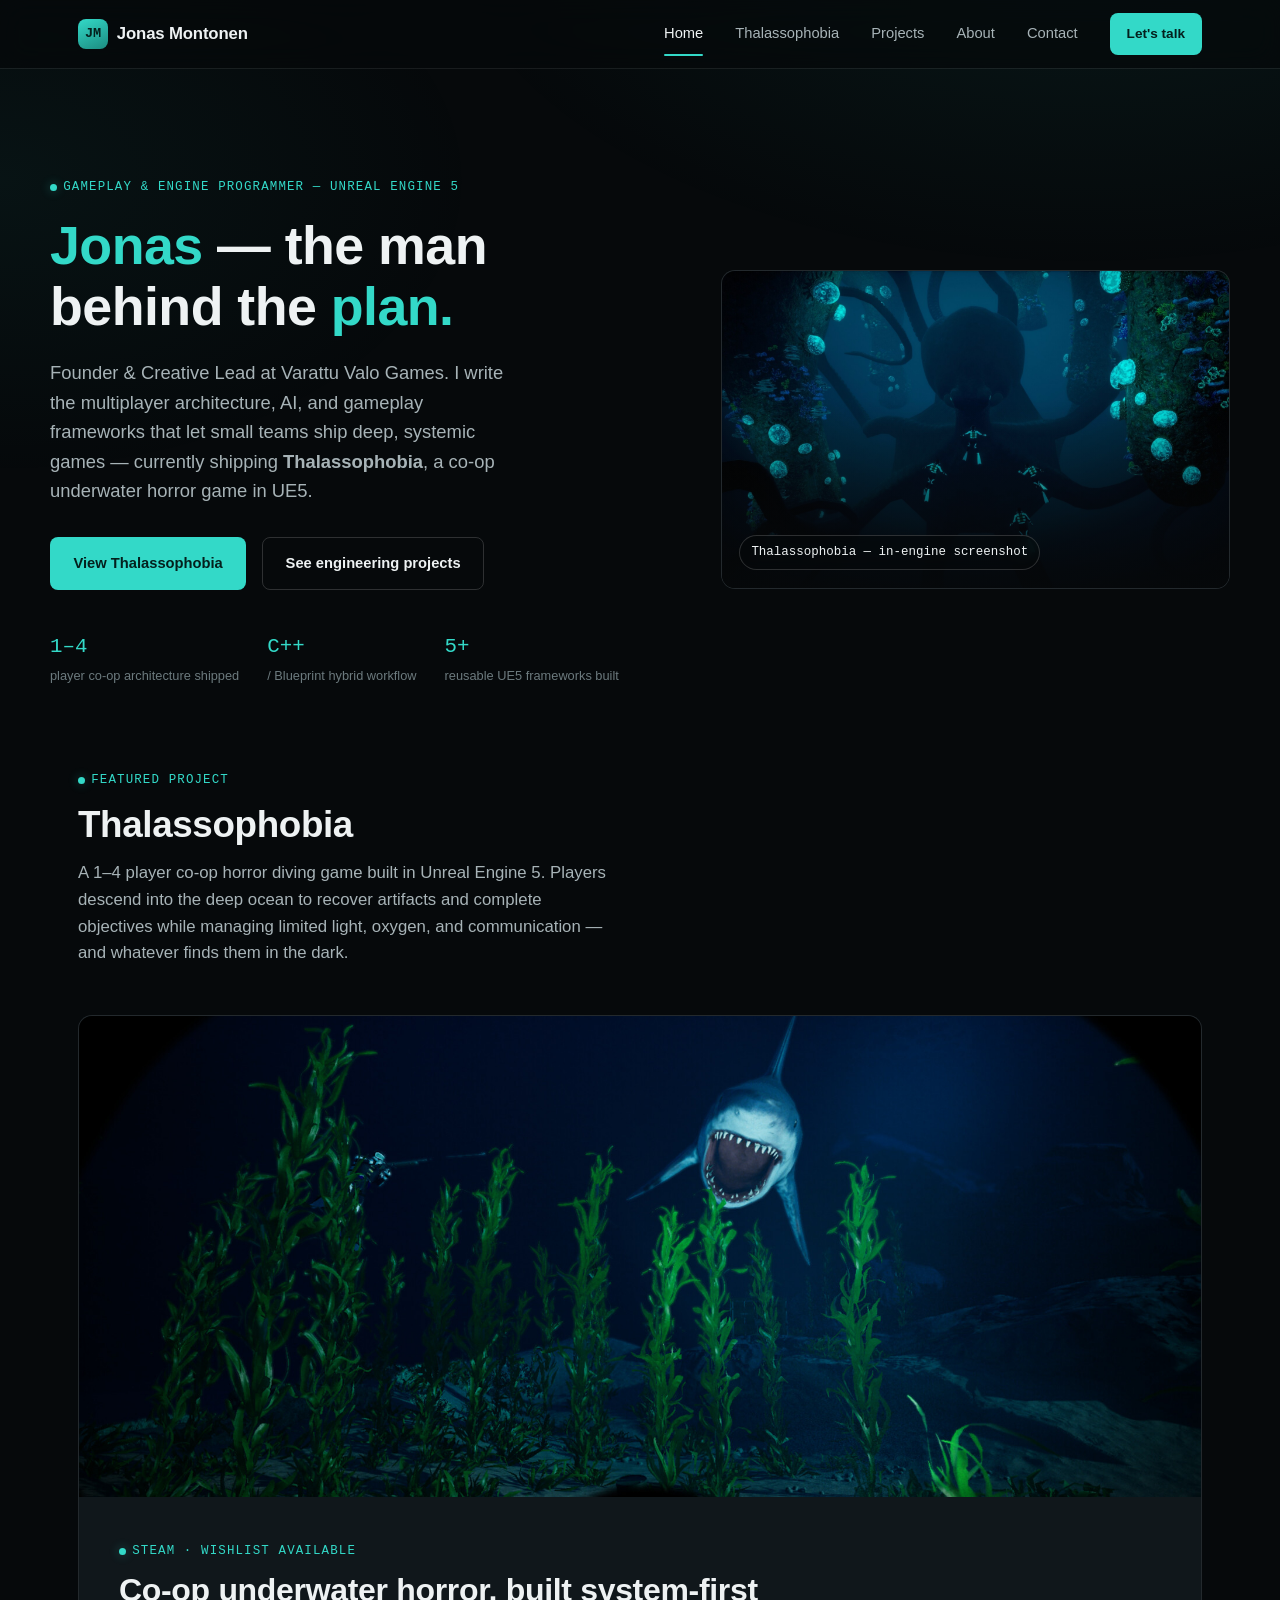
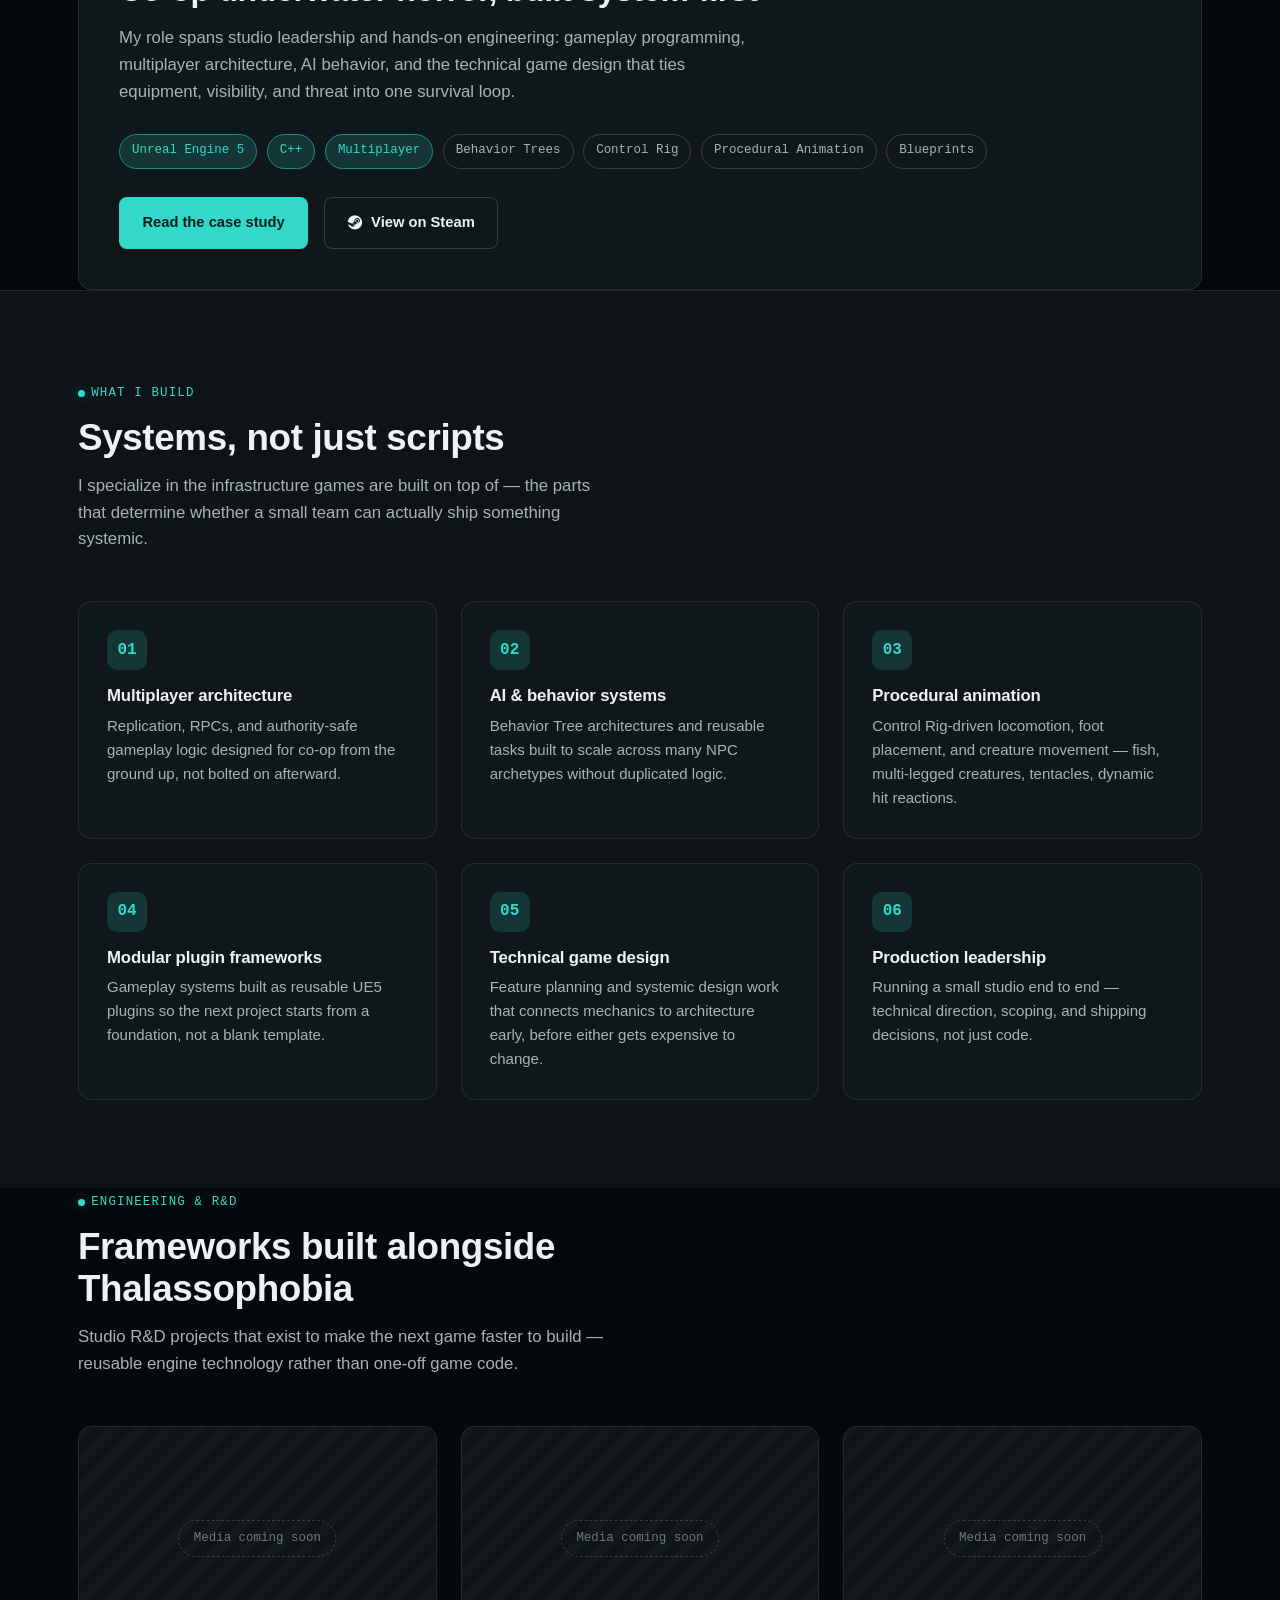
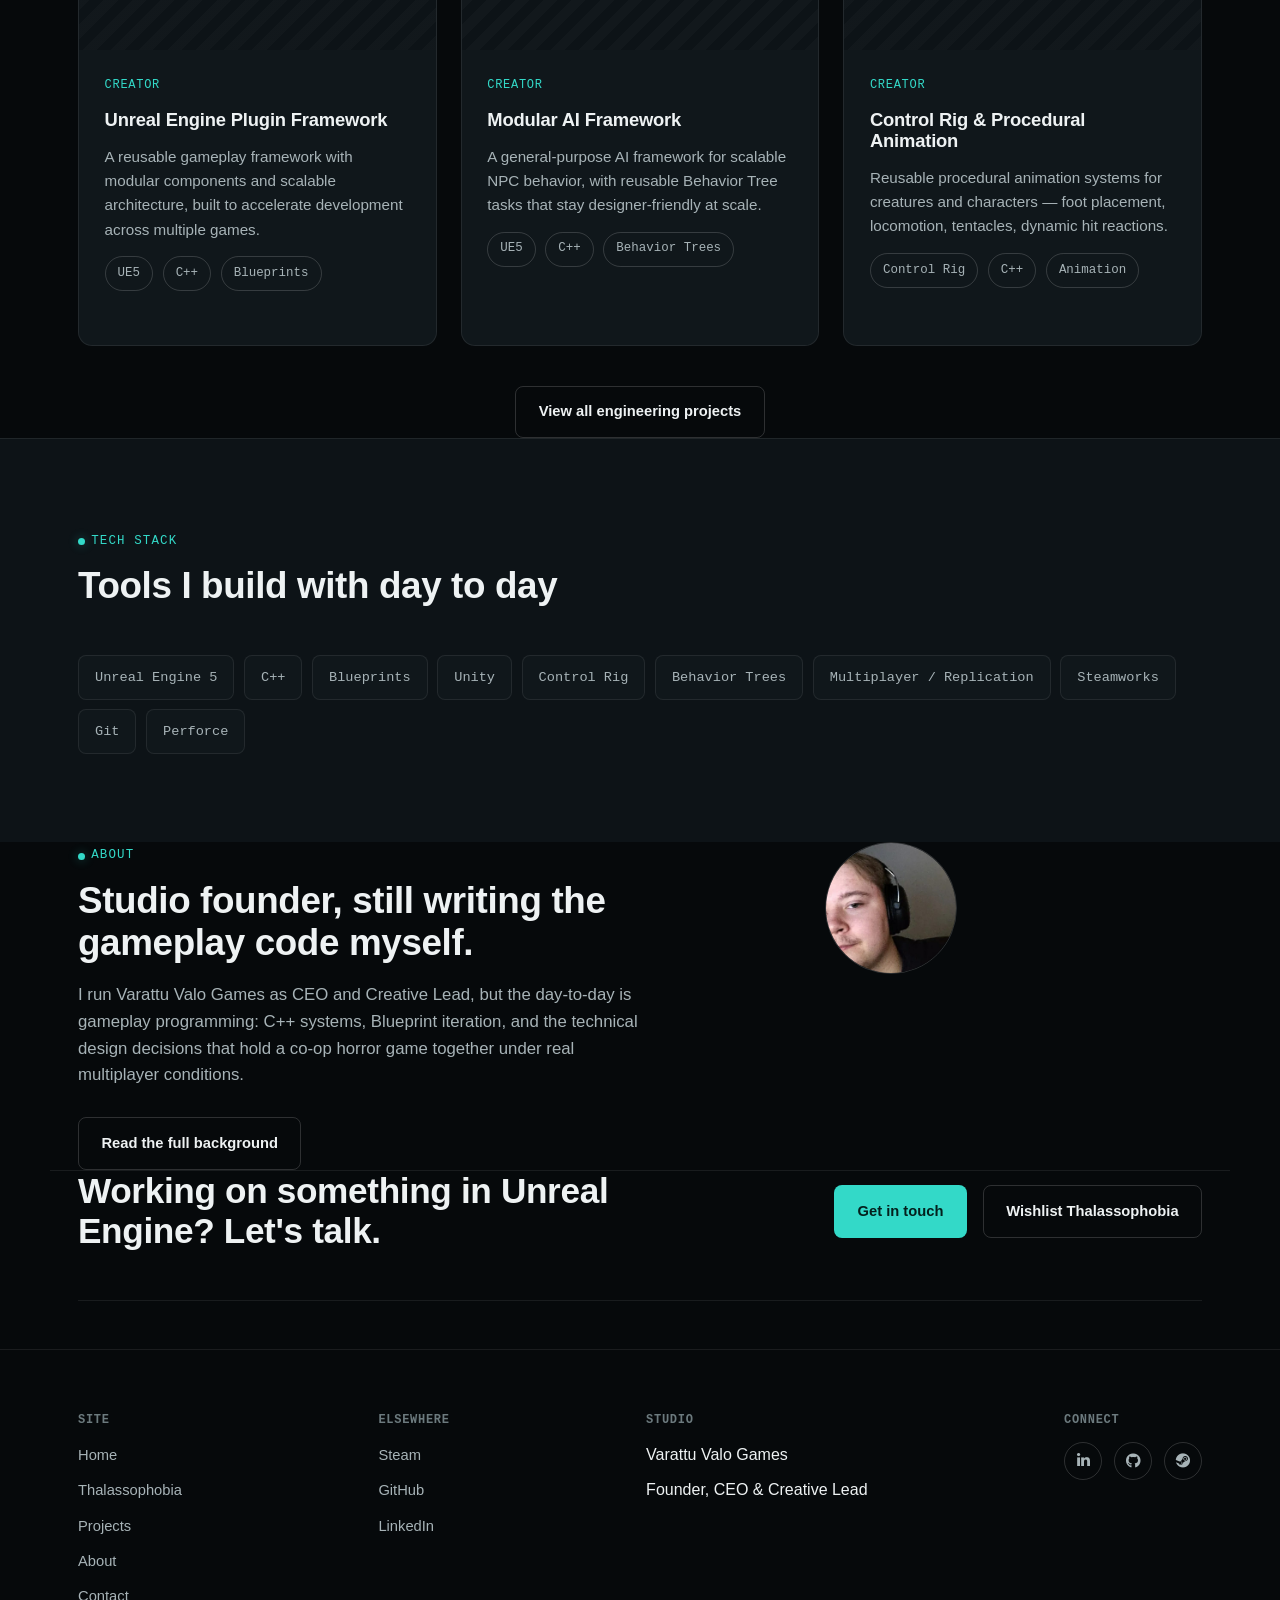
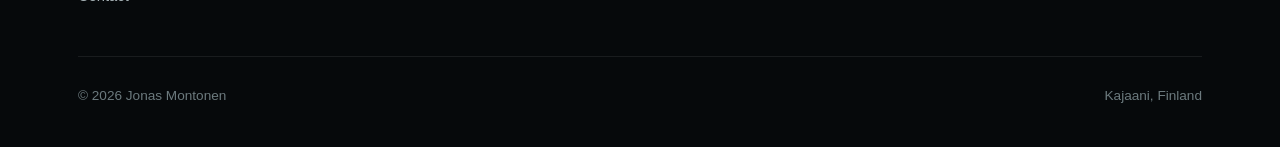
==== commit e39e2bb3: "sdsd" ====
--- a/index.html
+++ b/index.html
@@ -48,7 +48,7 @@
 		<section class="hero container">
 			<div>
 				<span class="eyebrow">Gameplay &amp; Engine Programmer — Unreal Engine 5</span>
-				<h1>I build the systems<br />underneath the <span class="accent">game.</span></h1>
+				<h1><span class="accent">Jonas</span> — the man behind the <span class="accent">plan.</span></h1>
 				<p class="lede">Founder &amp; Creative Lead at Varattu Valo Games. I write the multiplayer architecture, AI, and gameplay frameworks that let small teams ship deep, systemic games — currently shipping <strong>Thalassophobia</strong>, a co-op underwater horror game in UE5.</p>
 				<div class="hero-actions">
 					<a href="thalassophobia.html" class="btn btn-primary">View Thalassophobia</a>
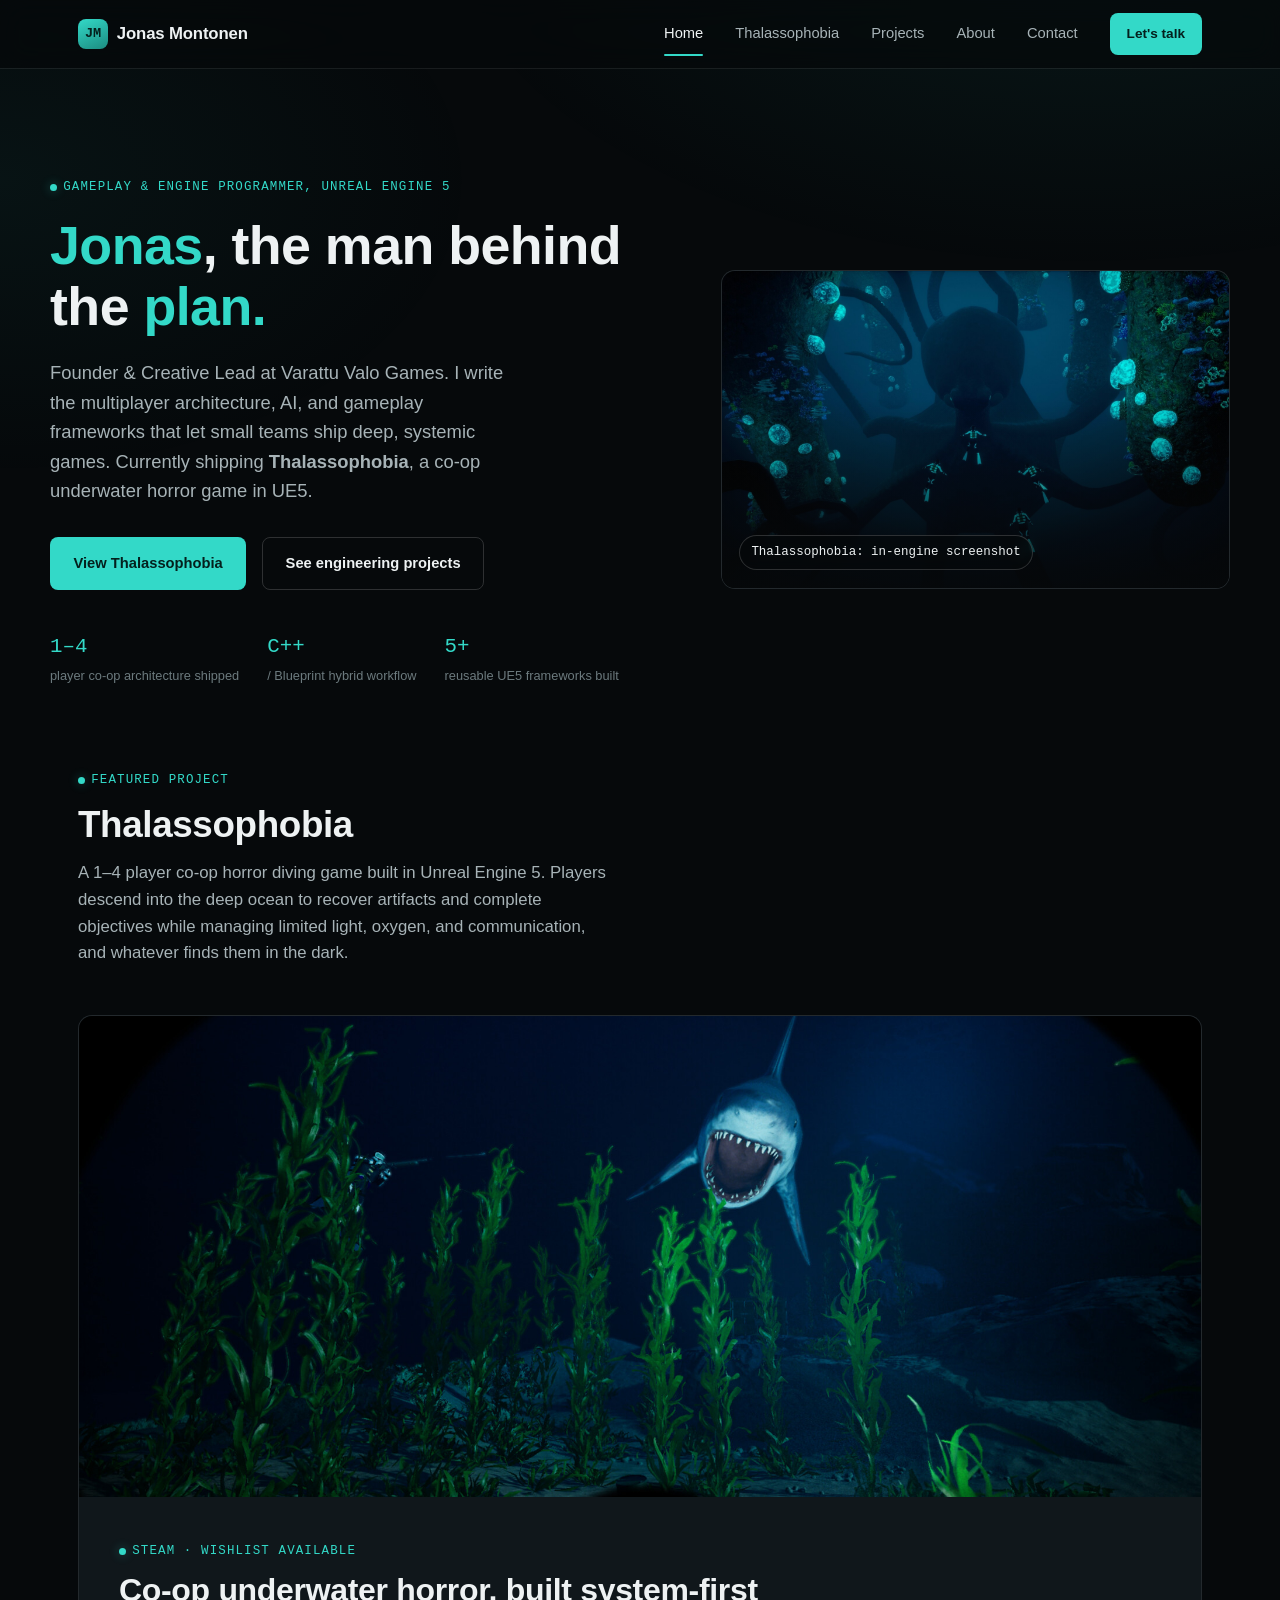
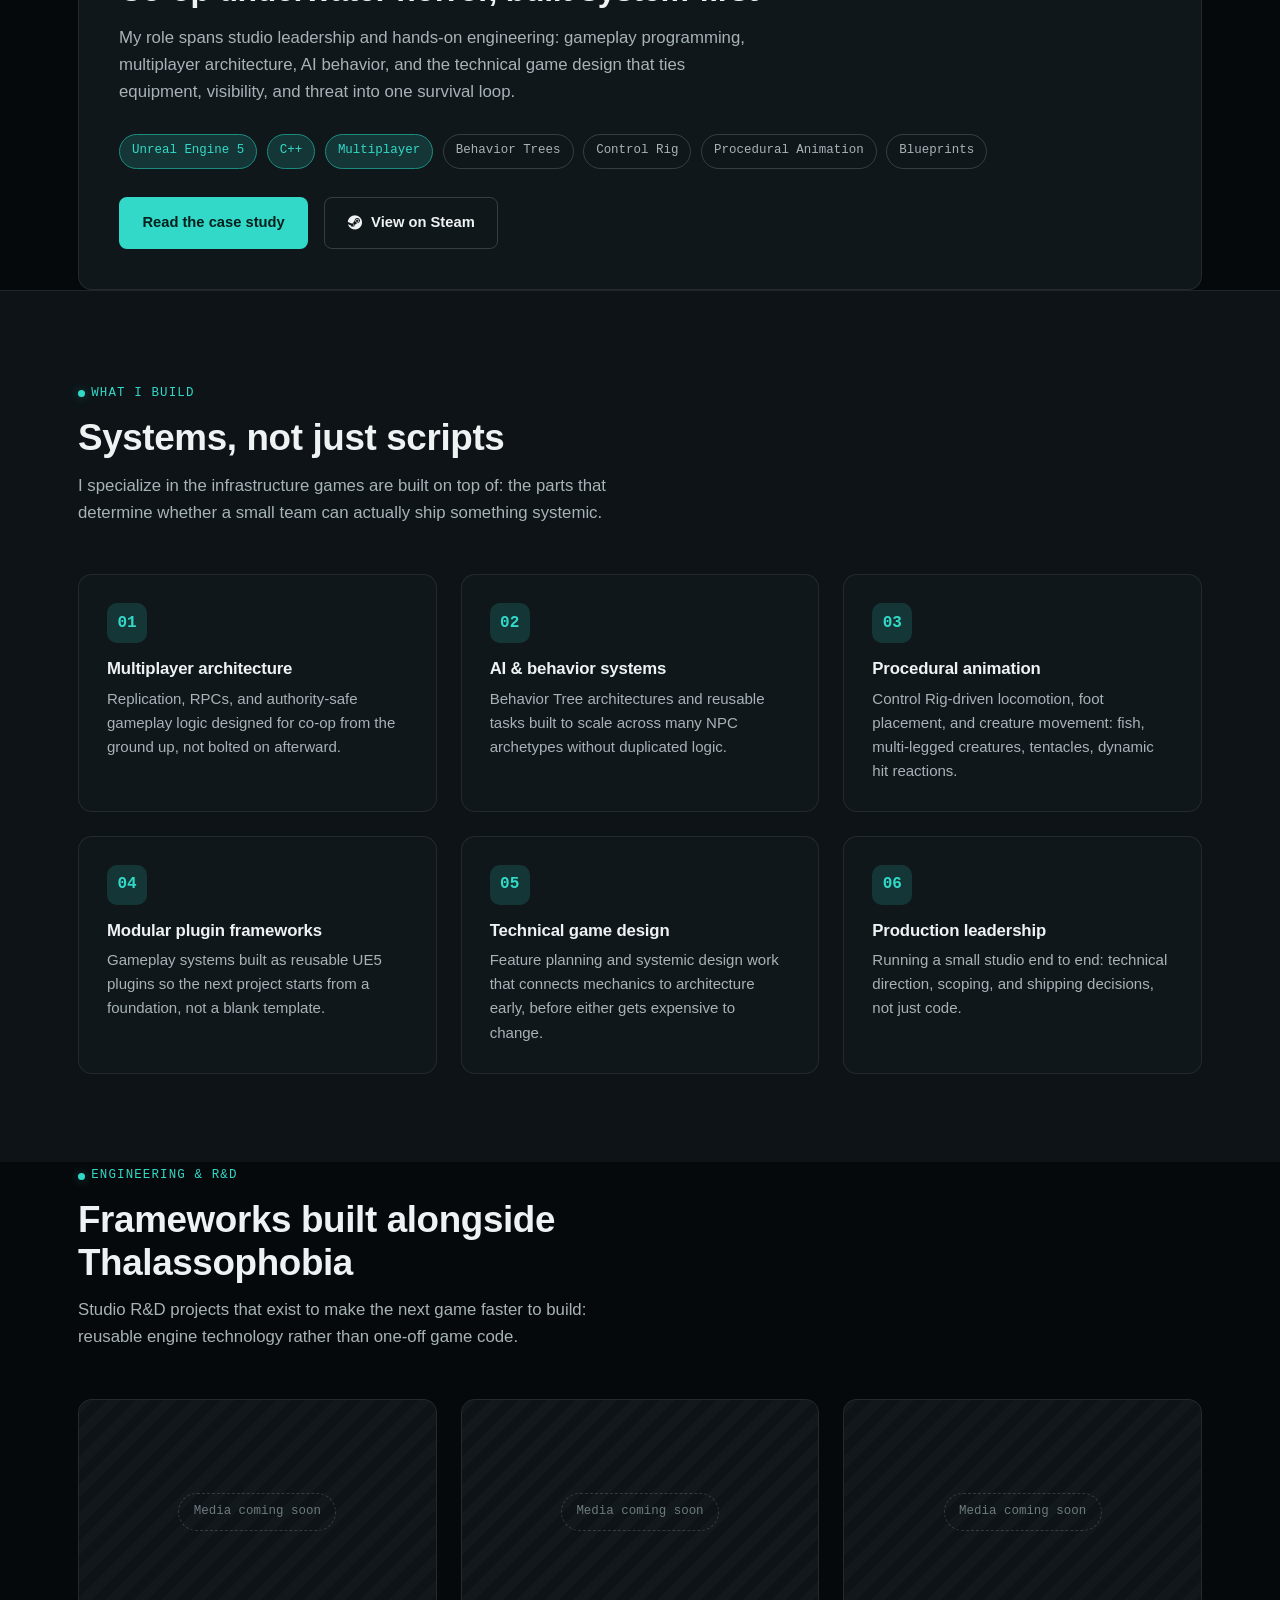
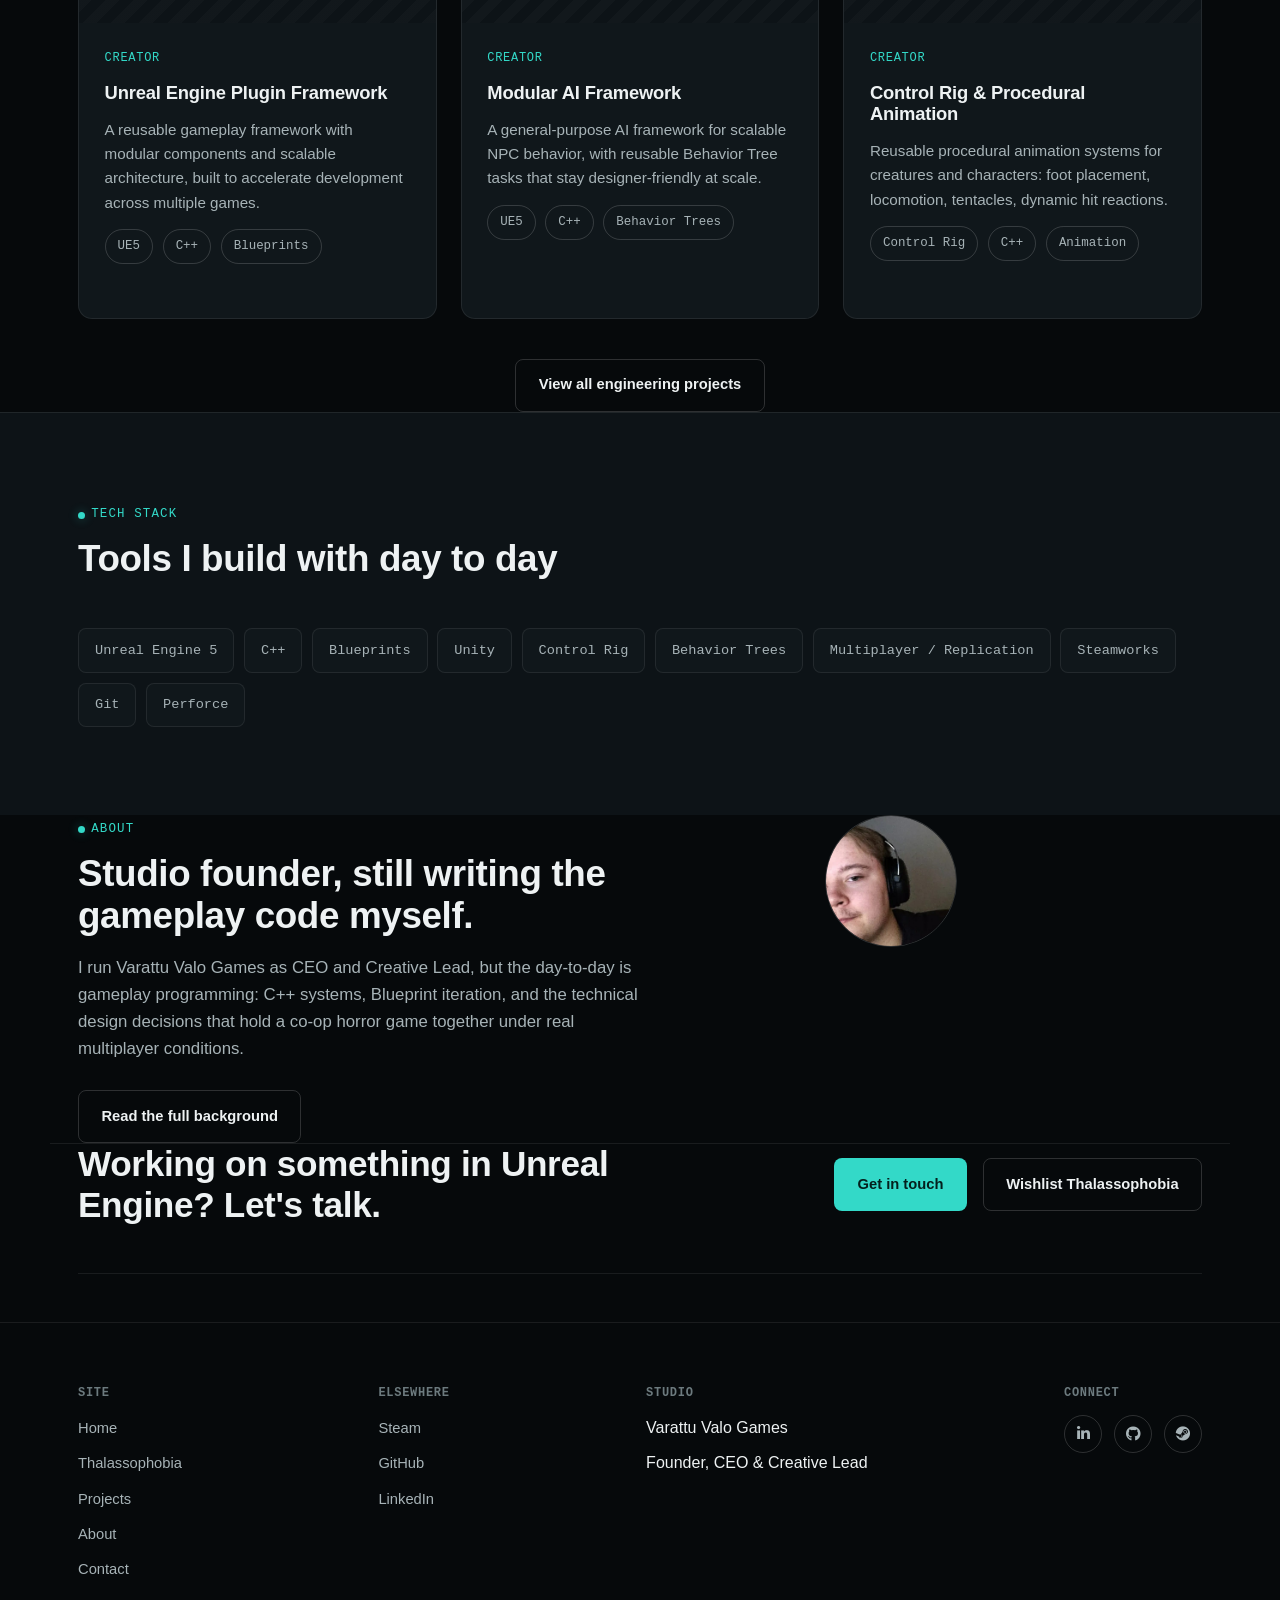
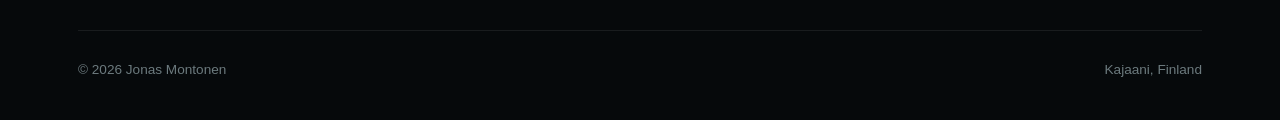
==== commit 952fe741: "do be update" ====
--- a/index.html
+++ b/index.html
@@ -3,14 +3,14 @@
 <head>
 	<script>document.documentElement.classList.add("js");</script>
 	<meta charset="utf-8" />
-	<title>Jonas Montonen — Gameplay &amp; Engine Programmer, Unreal Engine 5</title>
+	<title>Jonas Montonen: Gameplay &amp; Engine Programmer, Unreal Engine 5</title>
 	<meta name="viewport" content="width=device-width, initial-scale=1" />
 	<meta name="description" content="Jonas Montonen builds multiplayer systems, AI, and reusable Unreal Engine 5 technology. Founder &amp; Creative Lead at Varattu Valo Games, currently shipping Thalassophobia." />
 	<meta name="theme-color" content="#06090b" />
 	<link rel="canonical" href="https://jonasmontonen.github.io/" />
 
 	<meta property="og:type" content="website" />
-	<meta property="og:title" content="Jonas Montonen — Gameplay & Engine Programmer" />
+	<meta property="og:title" content="Jonas Montonen: Gameplay & Engine Programmer" />
 	<meta property="og:description" content="Multiplayer systems, AI, and reusable Unreal Engine 5 technology. Founder & Creative Lead at Varattu Valo Games." />
 	<meta property="og:image" content="https://jonasmontonen.github.io/images/thalassophobia/screenshot-07.jpg" />
 	<meta property="og:url" content="https://jonasmontonen.github.io/" />
@@ -47,9 +47,9 @@
 		<!-- Hero -->
 		<section class="hero container">
 			<div>
-				<span class="eyebrow">Gameplay &amp; Engine Programmer — Unreal Engine 5</span>
-				<h1><span class="accent">Jonas</span> — the man behind the <span class="accent">plan.</span></h1>
-				<p class="lede">Founder &amp; Creative Lead at Varattu Valo Games. I write the multiplayer architecture, AI, and gameplay frameworks that let small teams ship deep, systemic games — currently shipping <strong>Thalassophobia</strong>, a co-op underwater horror game in UE5.</p>
+				<span class="eyebrow">Gameplay &amp; Engine Programmer, Unreal Engine 5</span>
+				<h1><span class="accent">Jonas</span>, the man behind the <span class="accent">plan.</span></h1>
+				<p class="lede">Founder &amp; Creative Lead at Varattu Valo Games. I write the multiplayer architecture, AI, and gameplay frameworks that let small teams ship deep, systemic games. Currently shipping <strong>Thalassophobia</strong>, a co-op underwater horror game in UE5.</p>
 				<div class="hero-actions">
 					<a href="thalassophobia.html" class="btn btn-primary">View Thalassophobia</a>
 					<a href="projects.html" class="btn btn-ghost">See engineering projects</a>
@@ -62,7 +62,7 @@
 			</div>
 			<div class="hero-visual reveal">
 				<img src="images/thalassophobia/screenshot-07.jpg" alt="Four co-op divers facing a giant sea creature in Thalassophobia, an Unreal Engine 5 underwater horror game" loading="eager" />
-				<span class="tag">Thalassophobia — in-engine screenshot</span>
+				<span class="tag">Thalassophobia: in-engine screenshot</span>
 			</div>
 		</section>
 
@@ -71,7 +71,7 @@
 			<div class="section-head reveal">
 				<span class="eyebrow">Featured project</span>
 				<h2>Thalassophobia</h2>
-				<p>A 1–4 player co-op horror diving game built in Unreal Engine 5. Players descend into the deep ocean to recover artifacts and complete objectives while managing limited light, oxygen, and communication — and whatever finds them in the dark.</p>
+				<p>A 1–4 player co-op horror diving game built in Unreal Engine 5. Players descend into the deep ocean to recover artifacts and complete objectives while managing limited light, oxygen, and communication, and whatever finds them in the dark.</p>
 			</div>
 
 			<div class="featured-project reveal">
@@ -107,7 +107,7 @@
 				<div class="section-head reveal">
 					<span class="eyebrow">What I build</span>
 					<h2>Systems, not just scripts</h2>
-					<p>I specialize in the infrastructure games are built on top of — the parts that determine whether a small team can actually ship something systemic.</p>
+					<p>I specialize in the infrastructure games are built on top of: the parts that determine whether a small team can actually ship something systemic.</p>
 				</div>
 				<div class="grid-3">
 					<div class="highlight-card reveal">
@@ -123,7 +123,7 @@
 					<div class="highlight-card reveal">
 						<div class="icon">03</div>
 						<h3>Procedural animation</h3>
-						<p>Control Rig-driven locomotion, foot placement, and creature movement — fish, multi-legged creatures, tentacles, dynamic hit reactions.</p>
+						<p>Control Rig-driven locomotion, foot placement, and creature movement: fish, multi-legged creatures, tentacles, dynamic hit reactions.</p>
 					</div>
 					<div class="highlight-card reveal">
 						<div class="icon">04</div>
@@ -138,7 +138,7 @@
 					<div class="highlight-card reveal">
 						<div class="icon">06</div>
 						<h3>Production leadership</h3>
-						<p>Running a small studio end to end — technical direction, scoping, and shipping decisions, not just code.</p>
+						<p>Running a small studio end to end: technical direction, scoping, and shipping decisions, not just code.</p>
 					</div>
 				</div>
 			</div>
@@ -149,7 +149,7 @@
 			<div class="section-head reveal">
 				<span class="eyebrow">Engineering &amp; R&amp;D</span>
 				<h2>Frameworks built alongside Thalassophobia</h2>
-				<p>Studio R&amp;D projects that exist to make the next game faster to build — reusable engine technology rather than one-off game code.</p>
+				<p>Studio R&amp;D projects that exist to make the next game faster to build: reusable engine technology rather than one-off game code.</p>
 			</div>
 			<div class="grid-3">
 				<article class="project-card reveal">
@@ -175,7 +175,7 @@
 					<div class="project-card-body">
 						<span class="role">Creator</span>
 						<h3>Control Rig &amp; Procedural Animation</h3>
-						<p class="desc">Reusable procedural animation systems for creatures and characters — foot placement, locomotion, tentacles, dynamic hit reactions.</p>
+						<p class="desc">Reusable procedural animation systems for creatures and characters: foot placement, locomotion, tentacles, dynamic hit reactions.</p>
 						<div class="chip-row"><span class="chip">Control Rig</span><span class="chip">C++</span><span class="chip">Animation</span></div>
 					</div>
 				</article>
--- a/assets/css/style.css
+++ b/assets/css/style.css
@@ -1,5 +1,5 @@
 /* ==========================================================================
-   Jonas Montonen — portfolio design system
+   Jonas Montonen: portfolio design system
    ========================================================================== */
 
 :root {
@@ -524,7 +524,7 @@
 }
 .skill-card ul { display: flex; flex-direction: column; gap: 0.65rem; }
 .skill-card li { font-size: 0.92rem; color: var(--text-dim); padding-left: 1.1rem; position: relative; }
-.skill-card li::before { content: "—"; position: absolute; left: 0; color: var(--text-faint); }
+.skill-card li::before { content: "–"; position: absolute; left: 0; color: var(--text-faint); }
 
 /* --------------------------------- Timeline -------------------------------- */
 
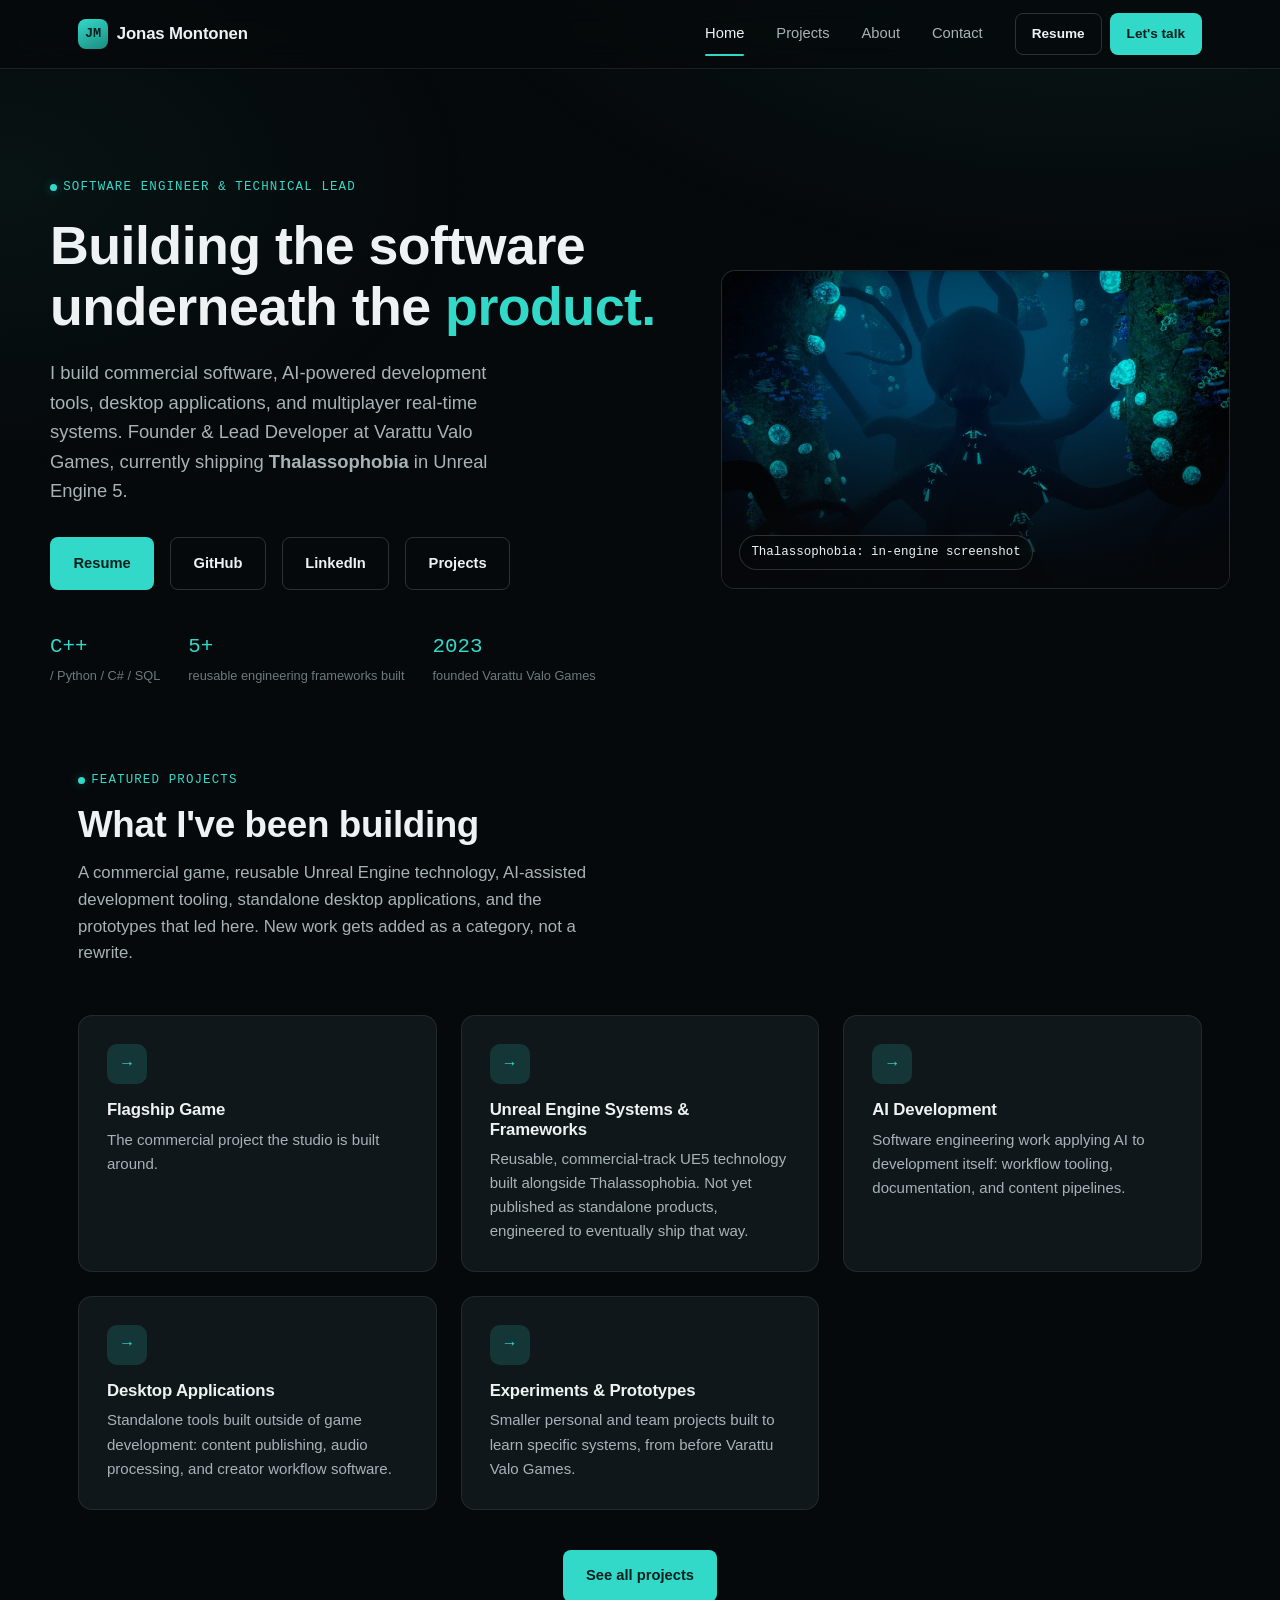
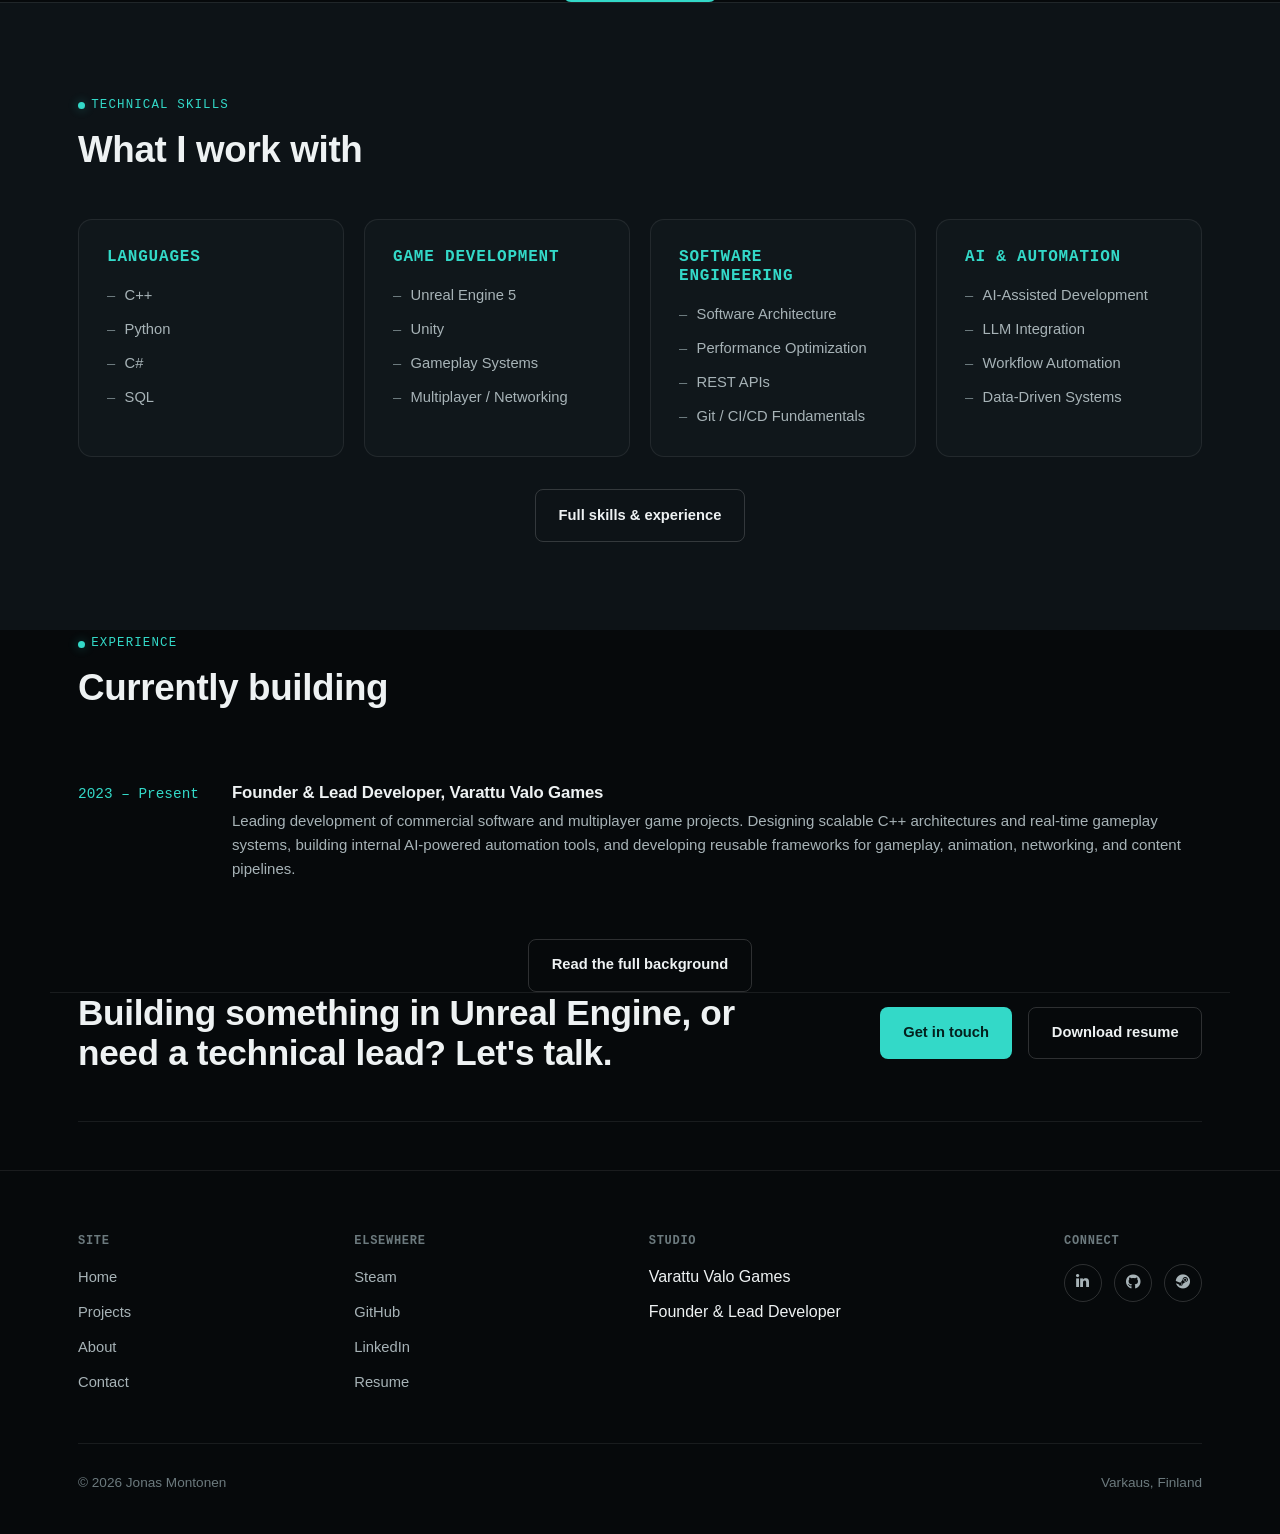
==== commit b5fd0f89: "content update" ====
--- a/index.html
+++ b/index.html
@@ -3,15 +3,15 @@
 <head>
 	<script>document.documentElement.classList.add("js");</script>
 	<meta charset="utf-8" />
-	<title>Jonas Montonen: Gameplay &amp; Engine Programmer, Unreal Engine 5</title>
+	<title>Jonas Montonen: Software Engineer & Technical Lead</title>
 	<meta name="viewport" content="width=device-width, initial-scale=1" />
-	<meta name="description" content="Jonas Montonen builds multiplayer systems, AI, and reusable Unreal Engine 5 technology. Founder &amp; Creative Lead at Varattu Valo Games, currently shipping Thalassophobia." />
+	<meta name="description" content="Jonas Montonen is a Software Engineer and Technical Lead building commercial software, AI-powered development tools, desktop applications, and multiplayer real-time systems. Founder of Varattu Valo Games." />
 	<meta name="theme-color" content="#06090b" />
 	<link rel="canonical" href="https://jonasmontonen.github.io/" />
 
 	<meta property="og:type" content="website" />
-	<meta property="og:title" content="Jonas Montonen: Gameplay & Engine Programmer" />
-	<meta property="og:description" content="Multiplayer systems, AI, and reusable Unreal Engine 5 technology. Founder & Creative Lead at Varattu Valo Games." />
+	<meta property="og:title" content="Jonas Montonen: Software Engineer & Technical Lead" />
+	<meta property="og:description" content="Building commercial software, AI-powered development tools, desktop applications, and multiplayer real-time systems." />
 	<meta property="og:image" content="https://jonasmontonen.github.io/images/thalassophobia/screenshot-07.jpg" />
 	<meta property="og:url" content="https://jonasmontonen.github.io/" />
 	<meta name="twitter:card" content="summary_large_image" />
@@ -31,11 +31,11 @@
 			</button>
 			<nav class="nav-links" aria-label="Primary">
 				<a href="index.html" aria-current="page">Home</a>
-				<a href="thalassophobia.html">Thalassophobia</a>
 				<a href="projects.html">Projects</a>
 				<a href="about.html">About</a>
 				<a href="contact.html">Contact</a>
 				<span class="nav-cta">
+					<a href="assets/resume/Jonas_Montonen_Resume.pdf" class="btn btn-ghost btn-sm" target="_blank" rel="noopener">Resume</a>
 					<a href="contact.html" class="btn btn-primary btn-sm">Let's talk</a>
 				</span>
 			</nav>
@@ -47,17 +47,19 @@
 		<!-- Hero -->
 		<section class="hero container">
 			<div>
-				<span class="eyebrow">Gameplay &amp; Engine Programmer, Unreal Engine 5</span>
-				<h1><span class="accent">Jonas</span>, the man behind the <span class="accent">plan.</span></h1>
-				<p class="lede">Founder &amp; Creative Lead at Varattu Valo Games. I write the multiplayer architecture, AI, and gameplay frameworks that let small teams ship deep, systemic games. Currently shipping <strong>Thalassophobia</strong>, a co-op underwater horror game in UE5.</p>
+				<span class="eyebrow">Software Engineer &amp; Technical Lead</span>
+				<h1>Building the software<br />underneath the <span class="accent">product.</span></h1>
+				<p class="lede">I build commercial software, AI-powered development tools, desktop applications, and multiplayer real-time systems. Founder &amp; Lead Developer at Varattu Valo Games, currently shipping <strong>Thalassophobia</strong> in Unreal Engine 5.</p>
 				<div class="hero-actions">
-					<a href="thalassophobia.html" class="btn btn-primary">View Thalassophobia</a>
-					<a href="projects.html" class="btn btn-ghost">See engineering projects</a>
+					<a href="assets/resume/Jonas_Montonen_Resume.pdf" class="btn btn-primary" target="_blank" rel="noopener">Resume</a>
+					<a href="https://github.com/jouunaas" class="btn btn-ghost" target="_blank" rel="noopener">GitHub</a>
+					<a href="https://www.linkedin.com/in/jonas-montonen-34661a1b7/" class="btn btn-ghost" target="_blank" rel="noopener">LinkedIn</a>
+					<a href="projects.html" class="btn btn-ghost">Projects</a>
 				</div>
 				<div class="hero-meta">
-					<div><span class="num">1–4</span><span class="label">player co-op architecture shipped</span></div>
-					<div><span class="num">C++</span><span class="label">/ Blueprint hybrid workflow</span></div>
-					<div><span class="num">5+</span><span class="label">reusable UE5 frameworks built</span></div>
+					<div><span class="num">C++</span><span class="label">/ Python / C# / SQL</span></div>
+					<div><span class="num">5+</span><span class="label">reusable engineering frameworks built</span></div>
+					<div><span class="num">2023</span><span class="label">founded Varattu Valo Games</span></div>
 				</div>
 			</div>
 			<div class="hero-visual reveal">
@@ -66,169 +68,97 @@
 			</div>
 		</section>
 
-		<!-- Featured project -->
+		<!-- Featured Projects -->
 		<section class="container" id="featured">
 			<div class="section-head reveal">
-				<span class="eyebrow">Featured project</span>
-				<h2>Thalassophobia</h2>
-				<p>A 1–4 player co-op horror diving game built in Unreal Engine 5. Players descend into the deep ocean to recover artifacts and complete objectives while managing limited light, oxygen, and communication, and whatever finds them in the dark.</p>
-			</div>
-
-			<div class="featured-project reveal">
-				<div class="featured-media">
-					<video autoplay muted loop playsinline preload="metadata" poster="images/thalassophobia/screenshot-04.jpg">
-						<source src="images/thalassophobia/clips/912cf109c7fccc47ac13db42feab558c.mp4" type="video/mp4" />
-					</video>
-				</div>
-				<div class="featured-body">
-					<span class="eyebrow">Steam · Wishlist available</span>
-					<h3>Co-op underwater horror, built system-first</h3>
-					<p class="lede">My role spans studio leadership and hands-on engineering: gameplay programming, multiplayer architecture, AI behavior, and the technical game design that ties equipment, visibility, and threat into one survival loop.</p>
-					<div class="chip-row">
-						<span class="chip on">Unreal Engine 5</span>
-						<span class="chip on">C++</span>
-						<span class="chip on">Multiplayer</span>
-						<span class="chip">Behavior Trees</span>
-						<span class="chip">Control Rig</span>
-						<span class="chip">Procedural Animation</span>
-						<span class="chip">Blueprints</span>
-					</div>
-					<div class="featured-actions">
-						<a href="thalassophobia.html" class="btn btn-primary">Read the case study</a>
-						<a href="https://store.steampowered.com/app/2507690/Thalassophobia/" class="btn btn-ghost" target="_blank" rel="noopener"><i class="fab fa-steam" aria-hidden="true"></i> View on Steam</a>
-					</div>
-				</div>
-			</div>
-		</section>
-
-		<!-- Technical highlights -->
+				<span class="eyebrow">Featured Projects</span>
+				<h2>What I've been building</h2>
+				<p>A commercial game, reusable Unreal Engine technology, AI-assisted development tooling, standalone desktop applications, and the prototypes that led here. New work gets added as a category, not a rewrite.</p>
+			</div>
+			<div class="grid-3" data-projects-teaser></div>
+			<div class="text-center reveal" style="margin-top: 2.5rem;">
+				<a href="projects.html" class="btn btn-primary">See all projects</a>
+			</div>
+		</section>
+
+		<!-- Technical Skills -->
 		<section class="section-alt section-border-top">
 			<div class="container">
 				<div class="section-head reveal">
-					<span class="eyebrow">What I build</span>
-					<h2>Systems, not just scripts</h2>
-					<p>I specialize in the infrastructure games are built on top of: the parts that determine whether a small team can actually ship something systemic.</p>
-				</div>
-				<div class="grid-3">
-					<div class="highlight-card reveal">
-						<div class="icon">01</div>
-						<h3>Multiplayer architecture</h3>
-						<p>Replication, RPCs, and authority-safe gameplay logic designed for co-op from the ground up, not bolted on afterward.</p>
-					</div>
-					<div class="highlight-card reveal">
-						<div class="icon">02</div>
-						<h3>AI &amp; behavior systems</h3>
-						<p>Behavior Tree architectures and reusable tasks built to scale across many NPC archetypes without duplicated logic.</p>
-					</div>
-					<div class="highlight-card reveal">
-						<div class="icon">03</div>
-						<h3>Procedural animation</h3>
-						<p>Control Rig-driven locomotion, foot placement, and creature movement: fish, multi-legged creatures, tentacles, dynamic hit reactions.</p>
-					</div>
-					<div class="highlight-card reveal">
-						<div class="icon">04</div>
-						<h3>Modular plugin frameworks</h3>
-						<p>Gameplay systems built as reusable UE5 plugins so the next project starts from a foundation, not a blank template.</p>
-					</div>
-					<div class="highlight-card reveal">
-						<div class="icon">05</div>
-						<h3>Technical game design</h3>
-						<p>Feature planning and systemic design work that connects mechanics to architecture early, before either gets expensive to change.</p>
-					</div>
-					<div class="highlight-card reveal">
-						<div class="icon">06</div>
-						<h3>Production leadership</h3>
-						<p>Running a small studio end to end: technical direction, scoping, and shipping decisions, not just code.</p>
-					</div>
-				</div>
-			</div>
-		</section>
-
-		<!-- Other projects teaser -->
+					<span class="eyebrow">Technical Skills</span>
+					<h2>What I work with</h2>
+				</div>
+				<div class="grid-4">
+					<div class="skill-card reveal">
+						<h3>Languages</h3>
+						<ul>
+							<li>C++</li>
+							<li>Python</li>
+							<li>C#</li>
+							<li>SQL</li>
+						</ul>
+					</div>
+					<div class="skill-card reveal">
+						<h3>Game Development</h3>
+						<ul>
+							<li>Unreal Engine 5</li>
+							<li>Unity</li>
+							<li>Gameplay Systems</li>
+							<li>Multiplayer / Networking</li>
+						</ul>
+					</div>
+					<div class="skill-card reveal">
+						<h3>Software Engineering</h3>
+						<ul>
+							<li>Software Architecture</li>
+							<li>Performance Optimization</li>
+							<li>REST APIs</li>
+							<li>Git / CI/CD Fundamentals</li>
+						</ul>
+					</div>
+					<div class="skill-card reveal">
+						<h3>AI &amp; Automation</h3>
+						<ul>
+							<li>AI-Assisted Development</li>
+							<li>LLM Integration</li>
+							<li>Workflow Automation</li>
+							<li>Data-Driven Systems</li>
+						</ul>
+					</div>
+				</div>
+				<div class="text-center reveal" style="margin-top: 2rem;">
+					<a href="about.html" class="btn btn-ghost">Full skills &amp; experience</a>
+				</div>
+			</div>
+		</section>
+
+		<!-- Experience -->
 		<section class="container">
 			<div class="section-head reveal">
-				<span class="eyebrow">Engineering &amp; R&amp;D</span>
-				<h2>Frameworks built alongside Thalassophobia</h2>
-				<p>Studio R&amp;D projects that exist to make the next game faster to build: reusable engine technology rather than one-off game code.</p>
-			</div>
-			<div class="grid-3">
-				<article class="project-card reveal">
-					<div class="project-thumb placeholder"><span class="ph-label">Media coming soon</span></div>
-					<div class="project-card-body">
-						<span class="role">Creator</span>
-						<h3>Unreal Engine Plugin Framework</h3>
-						<p class="desc">A reusable gameplay framework with modular components and scalable architecture, built to accelerate development across multiple games.</p>
-						<div class="chip-row"><span class="chip">UE5</span><span class="chip">C++</span><span class="chip">Blueprints</span></div>
-					</div>
-				</article>
-				<article class="project-card reveal">
-					<div class="project-thumb placeholder"><span class="ph-label">Media coming soon</span></div>
-					<div class="project-card-body">
-						<span class="role">Creator</span>
-						<h3>Modular AI Framework</h3>
-						<p class="desc">A general-purpose AI framework for scalable NPC behavior, with reusable Behavior Tree tasks that stay designer-friendly at scale.</p>
-						<div class="chip-row"><span class="chip">UE5</span><span class="chip">C++</span><span class="chip">Behavior Trees</span></div>
-					</div>
-				</article>
-				<article class="project-card reveal">
-					<div class="project-thumb placeholder"><span class="ph-label">Media coming soon</span></div>
-					<div class="project-card-body">
-						<span class="role">Creator</span>
-						<h3>Control Rig &amp; Procedural Animation</h3>
-						<p class="desc">Reusable procedural animation systems for creatures and characters: foot placement, locomotion, tentacles, dynamic hit reactions.</p>
-						<div class="chip-row"><span class="chip">Control Rig</span><span class="chip">C++</span><span class="chip">Animation</span></div>
-					</div>
-				</article>
-			</div>
-			<div class="text-center reveal" style="margin-top: 2.5rem;">
-				<a href="projects.html" class="btn btn-ghost">View all engineering projects</a>
-			</div>
-		</section>
-
-		<!-- Tech stack -->
-		<section class="section-alt section-border-top">
-			<div class="container">
-				<div class="section-head reveal">
-					<span class="eyebrow">Tech stack</span>
-					<h2>Tools I build with day to day</h2>
-				</div>
-				<div class="tag-strip reveal">
-					<span class="stack-logo">Unreal Engine 5</span>
-					<span class="stack-logo">C++</span>
-					<span class="stack-logo">Blueprints</span>
-					<span class="stack-logo">Unity</span>
-					<span class="stack-logo">Control Rig</span>
-					<span class="stack-logo">Behavior Trees</span>
-					<span class="stack-logo">Multiplayer / Replication</span>
-					<span class="stack-logo">Steamworks</span>
-					<span class="stack-logo">Git</span>
-					<span class="stack-logo">Perforce</span>
-				</div>
-			</div>
-		</section>
-
-		<!-- About teaser -->
-		<section class="container">
-			<div class="two-col reveal">
-				<div>
-					<span class="eyebrow">About</span>
-					<h2 style="margin-top:0.75rem; font-size: clamp(1.7rem, 3vw, 2.3rem);">Studio founder, still writing the gameplay code myself.</h2>
-					<p style="color: var(--text-dim); margin-top: 1.1rem; font-size: 1.05rem; max-width: 60ch;">I run Varattu Valo Games as CEO and Creative Lead, but the day-to-day is gameplay programming: C++ systems, Blueprint iteration, and the technical design decisions that hold a co-op horror game together under real multiplayer conditions.</p>
-					<div style="margin-top: 1.75rem;">
-						<a href="about.html" class="btn btn-ghost">Read the full background</a>
-					</div>
-				</div>
-				<img class="avatar" src="images/profile.jpg" alt="Portrait of Jonas Montonen" loading="lazy" />
+				<span class="eyebrow">Experience</span>
+				<h2>Currently building</h2>
+			</div>
+			<div class="timeline reveal">
+				<div class="timeline-item">
+					<time>2023 &ndash; Present</time>
+					<div>
+						<h3>Founder &amp; Lead Developer, Varattu Valo Games</h3>
+						<p>Leading development of commercial software and multiplayer game projects. Designing scalable C++ architectures and real-time gameplay systems, building internal AI-powered automation tools, and developing reusable frameworks for gameplay, animation, networking, and content pipelines.</p>
+					</div>
+				</div>
+			</div>
+			<div class="text-center reveal" style="margin-top: 2rem;">
+				<a href="about.html" class="btn btn-ghost">Read the full background</a>
 			</div>
 		</section>
 
 		<!-- Contact CTA -->
 		<section class="container section-border-top">
 			<div class="footer-cta reveal">
-				<h2>Working on something in Unreal Engine? Let's talk.</h2>
+				<h2>Building something in Unreal Engine, or need a technical lead? Let's talk.</h2>
 				<div class="hero-actions" style="margin-bottom:0;">
 					<a href="contact.html" class="btn btn-primary">Get in touch</a>
-					<a href="https://store.steampowered.com/app/2507690/Thalassophobia/" class="btn btn-ghost" target="_blank" rel="noopener">Wishlist Thalassophobia</a>
+					<a href="assets/resume/Jonas_Montonen_Resume.pdf" class="btn btn-ghost" target="_blank" rel="noopener">Download resume</a>
 				</div>
 			</div>
 		</section>
@@ -241,7 +171,6 @@
 					<h4>Site</h4>
 					<ul>
 						<li><a href="index.html">Home</a></li>
-						<li><a href="thalassophobia.html">Thalassophobia</a></li>
 						<li><a href="projects.html">Projects</a></li>
 						<li><a href="about.html">About</a></li>
 						<li><a href="contact.html">Contact</a></li>
@@ -253,13 +182,14 @@
 						<li><a href="https://store.steampowered.com/app/2507690/Thalassophobia/" target="_blank" rel="noopener">Steam</a></li>
 						<li><a href="https://github.com/jouunaas" target="_blank" rel="noopener">GitHub</a></li>
 						<li><a href="https://www.linkedin.com/in/jonas-montonen-34661a1b7/" target="_blank" rel="noopener">LinkedIn</a></li>
+						<li><a href="assets/resume/Jonas_Montonen_Resume.pdf" target="_blank" rel="noopener">Resume</a></li>
 					</ul>
 				</div>
 				<div class="footer-col">
 					<h4>Studio</h4>
 					<ul>
 						<li>Varattu Valo Games</li>
-						<li>Founder, CEO &amp; Creative Lead</li>
+						<li>Founder &amp; Lead Developer</li>
 					</ul>
 				</div>
 				<div class="footer-col">
@@ -273,11 +203,13 @@
 			</div>
 			<div class="footer-bottom">
 				<span>&copy; 2026 Jonas Montonen</span>
-				<span>Kajaani, Finland</span>
+				<span>Varkaus, Finland</span>
 			</div>
 		</div>
 	</footer>
 
+	<script src="assets/js/projects-data.js"></script>
+	<script src="assets/js/render-projects.js"></script>
 	<script src="assets/js/main.js"></script>
 </body>
 </html>
